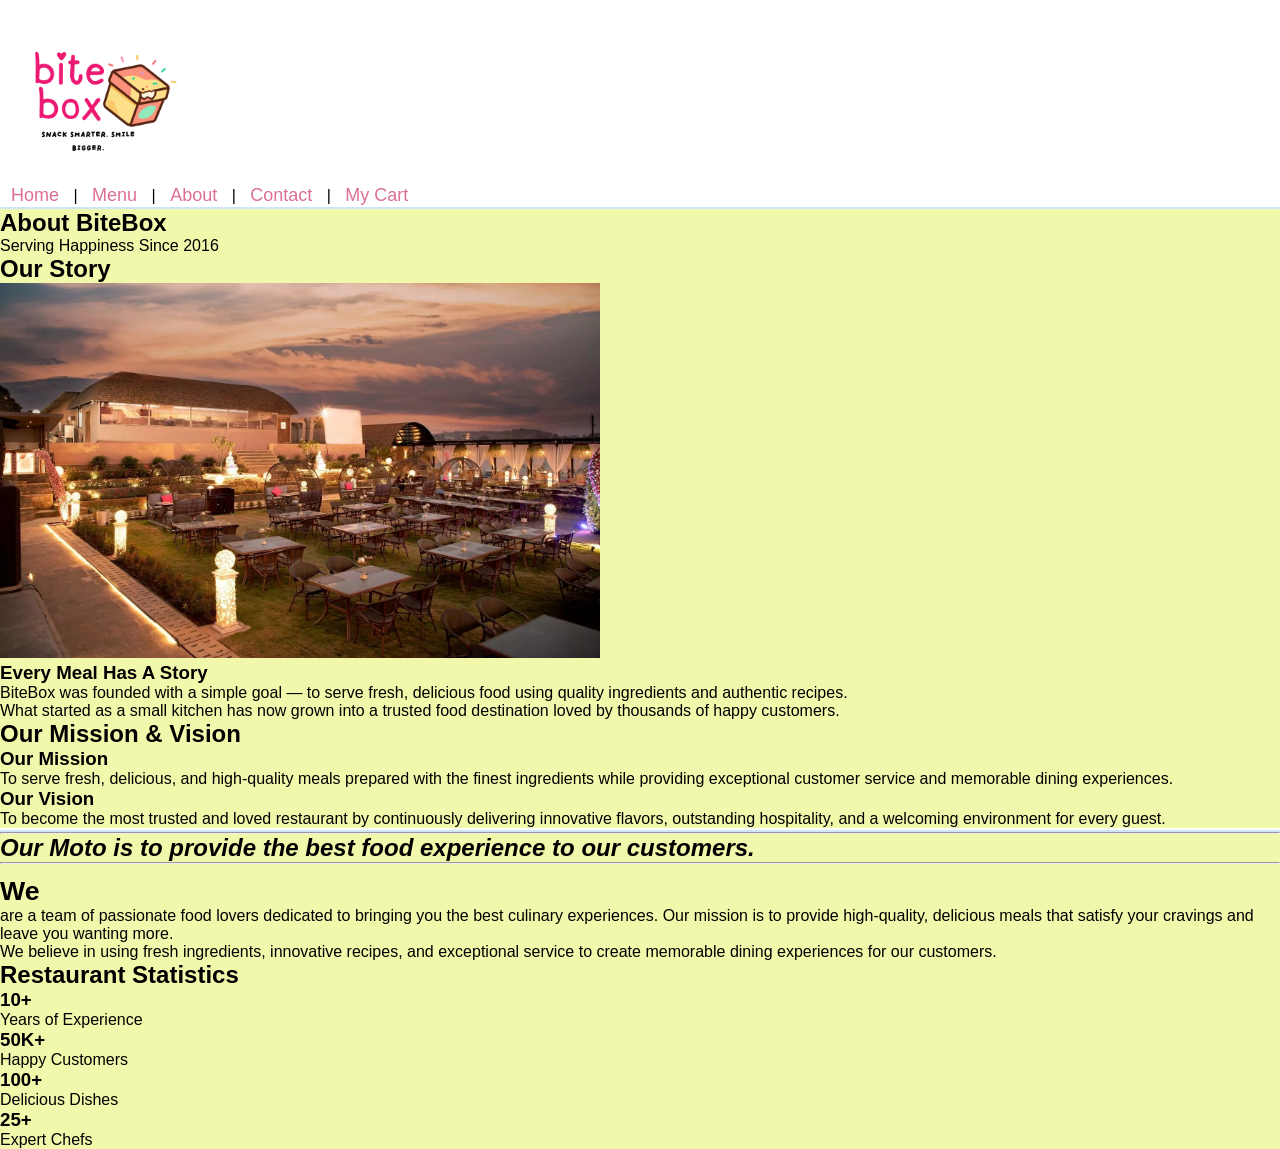
==== about.html @ 8dbc91e6 "update" ====
<!DOCTYPE html>
<html lang="en">
<head>
    <meta charset="UTF-8">
    <meta name="viewport" content="width=device-width, initial-scale=1.0">
    <title>About Bite Box</title>
        <link rel="stylesheet" href="./style.css">

</head>
<body style =  " background-color : rgba(237, 246, 138, 0.711);">
         <header>
             <img src="./assets/images/logo.png" alt="BiteBox Logo" width="180">
             <section id="about-hero">
    <div class="hero-content">
<nav>
        <p>
<a href="index.html">Home</a>
|
<a href="menu.html">Menu</a>
|
<a href="about.html">About</a>
|
<a href="contact.html">Contact</a>
|
<a href="cart.html">My Cart</a>

</p>
</nav>
    </header>

        <h2>About BiteBox</h2>
        <p> Serving Happiness Since 2016 </p>
    </div>
</section>
<section id="story">
    <h2>Our Story</h2>
    <article>
        <img src="./assets/images/restaurent.png" width="600">

        <div>
            <h3>Every Meal Has A Story</h3>
            <p> BiteBox was founded with a simple goal —
                to serve fresh, delicious food using quality
                ingredients and authentic recipes.
            </p>

            <p> What started as a small kitchen has now
                grown into a trusted food destination loved
                by thousands of happy customers.
            </p>
        </div>
    </article>
</section>
<section id="mission-vision">
    <h2>Our Mission & Vision</h2>
    <div>
        <article>
            <h3>Our Mission</h3>
            <p> To serve fresh, delicious, and high-quality meals
                prepared with the finest ingredients while providing
                exceptional customer service and memorable dining
                experiences.
            </p>
        </article>
        <article>
            <h3>Our Vision</h3>
            <p> To become the most trusted and loved restaurant by
                continuously delivering innovative flavors, outstanding
                hospitality, and a welcoming environment for every guest.
            </p>
        </article>
    </div>
</section>
  <header><nav>

</header>
  
</body>
<h2><hr>
   <em> Our Moto is to provide the best food experience to our customers.</em>
<hr></h2>
<p>
<strong> <h1><sub>We</h1></strong></sub> </h1></strong>are a team of passionate food lovers dedicated to bringing you the best culinary experiences.
 Our mission is to provide high-quality, delicious meals that satisfy your cravings and leave you wanting more.</strong>
<p>We believe in using fresh ingredients, innovative recipes, and exceptional service to create memorable dining experiences for our customers. 
</p >
<section id="statistics">
    <h2>Restaurant Statistics</h2>
    <div>
        <article>
            <h3>10+</h3>
            <p>Years of Experience</p>
        </article>
        <article>
            <h3>50K+</h3>
            <p>Happy Customers</p>
        </article>
        <article>
            <h3>100+</h3>
            <p>Delicious Dishes</p>
        </article>
        <article>
            <h3>25+</h3>
            <p>Expert Chefs</p>
        </article>
    </div>
</section>

</body>
</html>
---- style.css ----
*{
    margin :0;
    padding:0;
    box-sizing: border-box;
    font-family: Arial, Helvetica, sans-serif;
}

/* Website Header */

header {
    background-color:white;
    padding: 1px;
    border-bottom: 2px solid #cee7f6;
}
/* Website Logo */
.logo{

    width: 170px;

    height: auto;

}
nav a{
text-decoration: wavy;
color:palevioletred;
font-size: large;
font-weight: 500;
margin:10px;

}
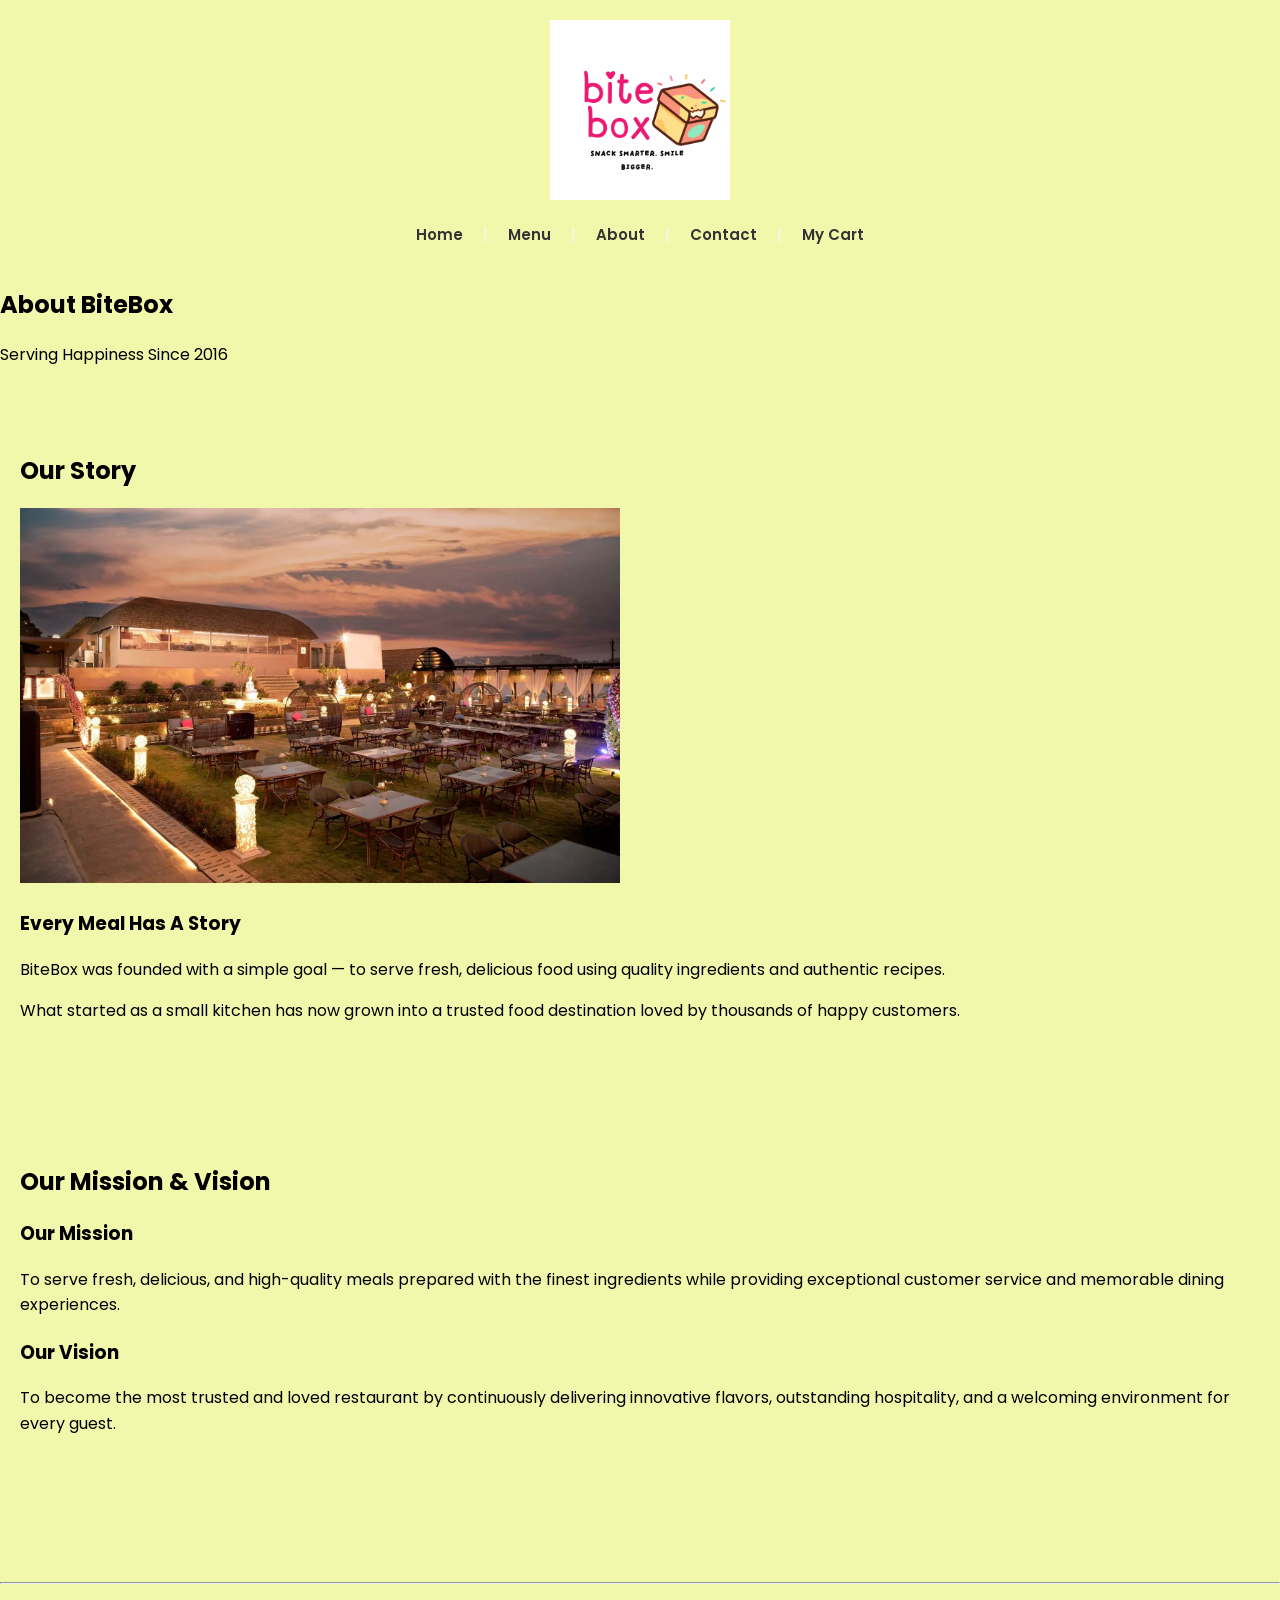
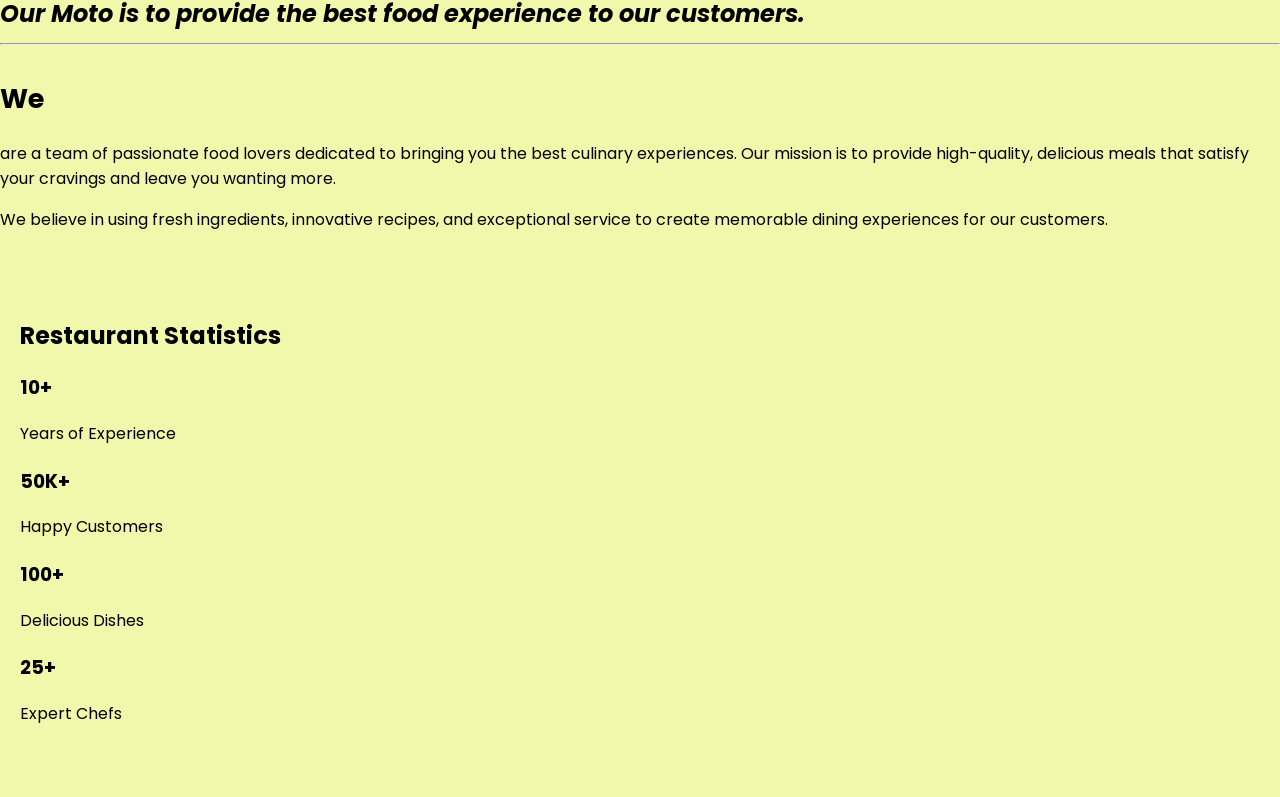
==== commit 170e3ebe: "origin" ====
--- a/about.html
+++ b/about.html
@@ -5,29 +5,34 @@
     <meta name="viewport" content="width=device-width, initial-scale=1.0">
     <title>About Bite Box</title>
         <link rel="stylesheet" href="./style.css">
+         <link rel="preconnect" href="https://fonts.googleapis.com">
+    <link rel="preconnect" href="https://fonts.gstatic.com" crossorigin>
+    <link href="https://fonts.googleapis.com/css2?family=Great+Vibes&family
+    =Montserrat:wght@400;600;700;800&family=Pacifico&family=Poppins:wght@300;
+    400;500;600;700&display=swap" rel="stylesheet">
 
 </head>
 <body style =  " background-color : rgba(237, 246, 138, 0.711);">
-         <header>
-             <img src="./assets/images/logo.png" alt="BiteBox Logo" width="180">
-             <section id="about-hero">
-    <div class="hero-content">
-<nav>
-        <p>
-<a href="index.html">Home</a>
-|
-<a href="menu.html">Menu</a>
-|
-<a href="about.html">About</a>
-|
-<a href="contact.html">Contact</a>
-|
-<a href="cart.html">My Cart</a>
+        
+    <header>
 
-</p>
-</nav>
+        <div class="logo">
+            <img src="./assets/images/logo.png" alt="BiteBox Logo" width="180">
+        </div>
+
+        <nav>
+            <a href="index.html">Home</a>
+            |
+            <a href="menu.html">Menu</a>
+            |
+            <a href="about.html">About</a>
+            |
+            <a href="contact.html">Contact</a>
+            |
+            <a href="cart.html">My Cart</a>
+        </nav>
+
     </header>
-
         <h2>About BiteBox</h2>
         <p> Serving Happiness Since 2016 </p>
     </div>
--- a/style.css
+++ b/style.css
@@ -1,30 +1,238 @@
-*{
-    margin :0;
-    padding:0;
+* {
     box-sizing: border-box;
-    font-family: Arial, Helvetica, sans-serif;
-}
-
-/* Website Header */
+}
+
+html {
+    scroll-behavior: smooth;
+}
+
+body {
+    margin: 0;
+    padding: 0;
+    background-color: rgba(228, 237, 121, 0.711);
+    font-family: 'Poppins', sans-serif;
+}
 
 header {
-    background-color:white;
-    padding: 1px;
-    border-bottom: 2px solid #cee7f6;
-}
-/* Website Logo */
-.logo{
-
-    width: 170px;
-
+    width: 100%;
+    padding: 20px;
+    text-align: center;
+}
+
+nav {
+    margin-top: 15px;
+    padding: auto;
+        color: #faf4f4;
+
+}
+
+nav a {
+    position: relative;
+
+    padding: 10px 16px;
+
+    text-decoration: none;
+
+    color: #333;
+
+    font-family: 'Poppins', sans-serif;
+    font-size: 15px;
+    font-weight: 600;
+
+    transition: 0.3s ease;
+}
+
+
+main {
+    width: 100%;
+}
+
+section,
+aside {
+    width: 100%;
+    padding: 50px 20px;
+    margin: 0 auto;
+}
+
+img {
+    max-width: 100%;
     height: auto;
-
-}
-nav a{
-text-decoration: wavy;
-color:palevioletred;
-font-size: large;
-font-weight: 500;
-margin:10px;
-
+}
+
+article {
+    margin: 20px auto;
+}
+
+p {
+    line-height: 1.6;
+}
+
+ul {
+    line-height: 1.8;
+}
+
+.hero {
+    min-height: 500px;
+    display: flex;
+    align-items: center;
+    justify-content: center;
+    text-align: center;
+}
+.hero {
+    min-height: 600px;
+
+    background-image: url("./assets/images/heropage.jpg");
+    background-size: cover;
+    background-position: center;
+    background-repeat: no-repeat;
+
+    background-attachment: fixed;
+
+    display: flex;
+    align-items: center;
+    justify-content: center;
+    text-align: center;
+}
+
+.hero-content {
+    max-width: 900px;
+    padding: 30px;
+}
+
+.features {
+    text-align: center;
+}
+
+.feature-card {
+    max-width: 700px;
+    margin: 40px auto;
+    padding: 25px;
+}
+
+.feature-card ul {
+    display: inline-block;
+    text-align: left;
+}
+
+.about-section {
+    text-align: center;
+    max-width: 1000px;
+}
+
+.featured-video {
+    text-align: center;
+}
+
+.featured-video video {
+    max-width: 90%;
+    height: auto;
+}
+
+.popular-dishes {
+    text-align: center;
+}
+
+.food-card {
+    display: inline-block;
+    vertical-align: top;
+    width: 250px;
+    min-height: 420px;
+    margin: 20px;
+    padding: 20px;
+}
+
+.customer-notice {
+    text-align: center;
+}
+
+.offer {
+    display: flex;
+    justify-content: center;
+    align-items: center;
+    gap: 50px;
+    flex-wrap: wrap;
+}
+
+.offer-content {
+    max-width: 500px;
+}
+
+.offer-image {
+    position: relative;
+}
+
+.offer-image img {
+    display: block;
+    margin: 10px auto;
+}
+
+.reviews {
+    text-align: center;
+}
+
+.review-card {
+    display: inline-block;
+    vertical-align: top;
+    width: 350px;
+    margin: 20px;
+    padding: 25px;
+}
+
+.newsletter {
+    text-align: center;
+}
+
+.newsletter-content {
+    display: flex;
+    align-items: center;
+    justify-content: center;
+    gap: 20px;
+    flex-wrap: wrap;
+}
+
+.newsletter-form {
+    margin: 25px;
+}
+
+.newsletter-form input {
+    padding: 12px;
+}
+
+.newsletter-form button {
+    padding: 12px 20px;
+    cursor: pointer;
+}
+
+.story,
+.chef-message {
+    max-width: 900px;
+    margin: auto;
+}
+
+footer {
+    padding: 50px 20px 20px;
+    text-align: center;
+}
+
+.footer-brand,
+.footer-section {
+    display: inline-block;
+    vertical-align: top;
+    width: 18%;
+    min-width: 180px;
+    margin: 20px;
+}
+
+.footer-section ul {
+    list-style: none;
+    padding: 0;
+}
+
+.footer-section a {
+    text-decoration: none;
+}
+
+.copyright {
+    margin-top: 30px;
+    padding-top: 20px;
 }
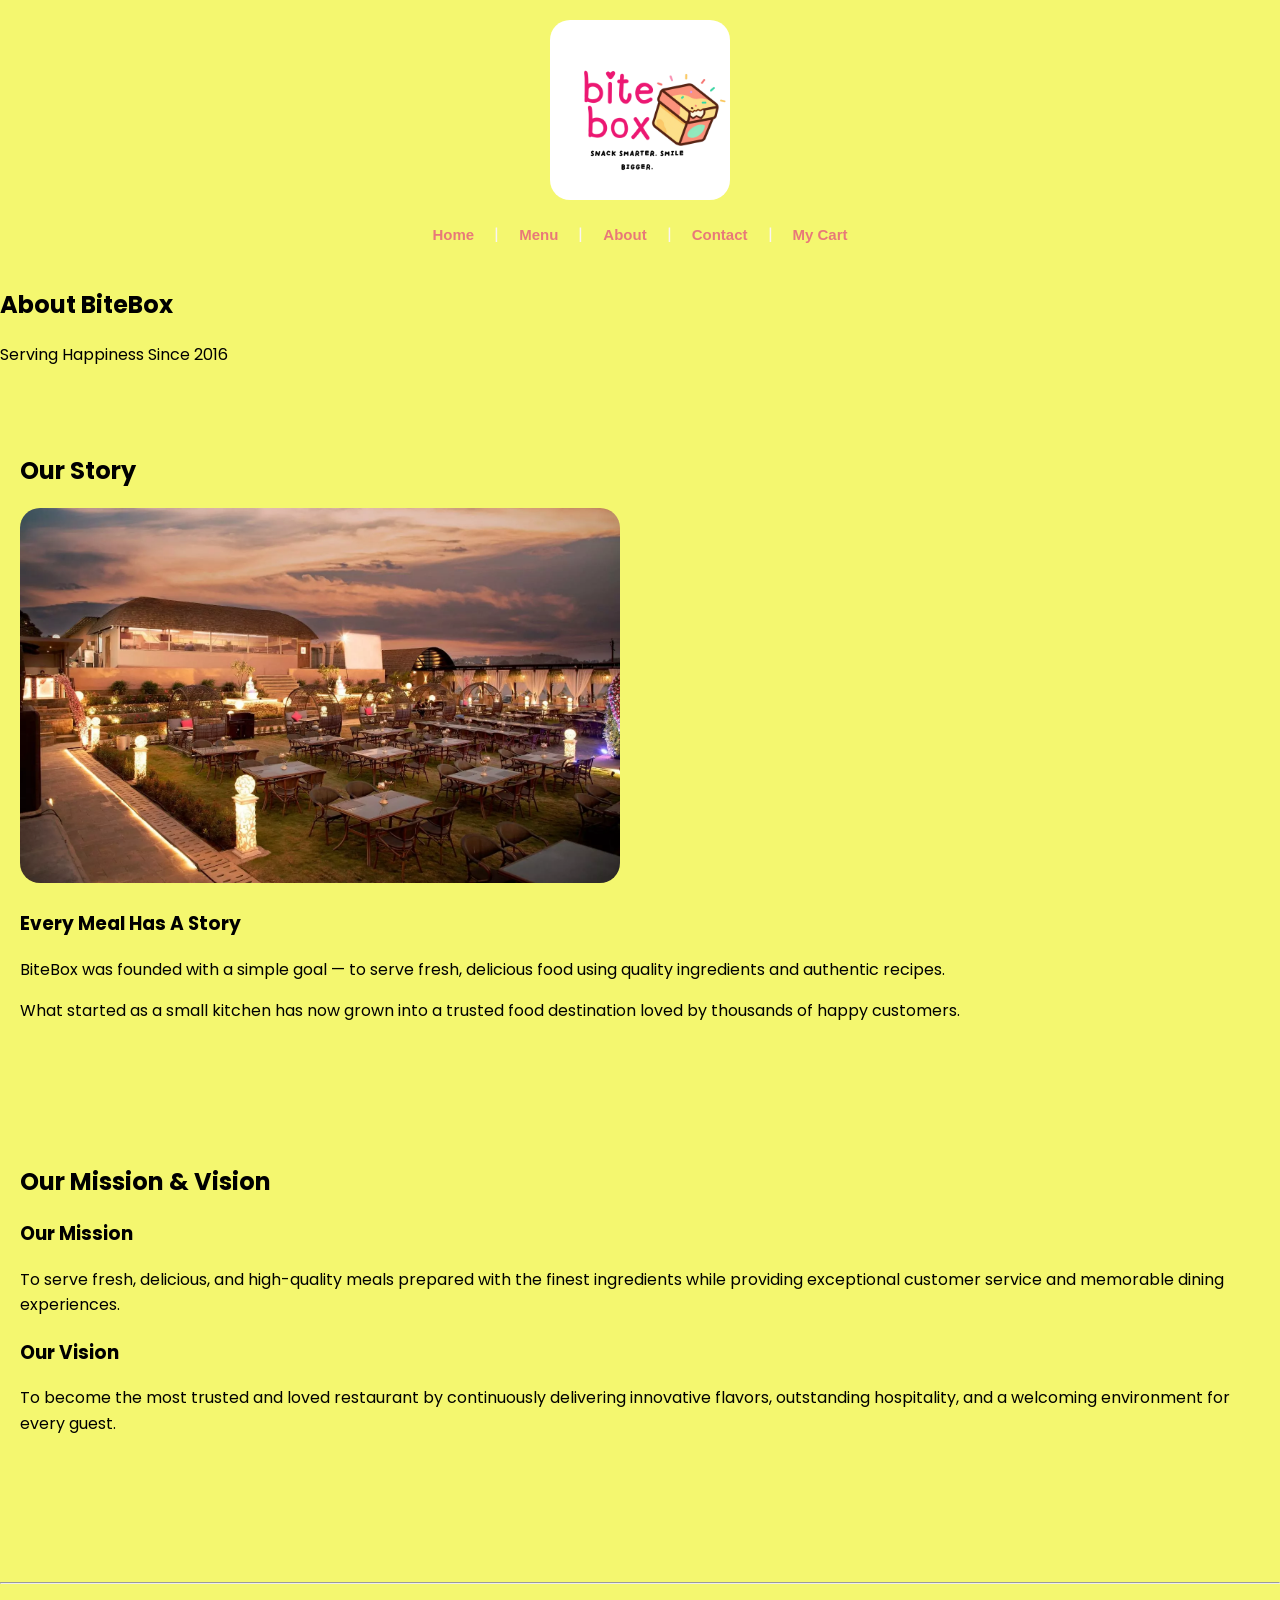
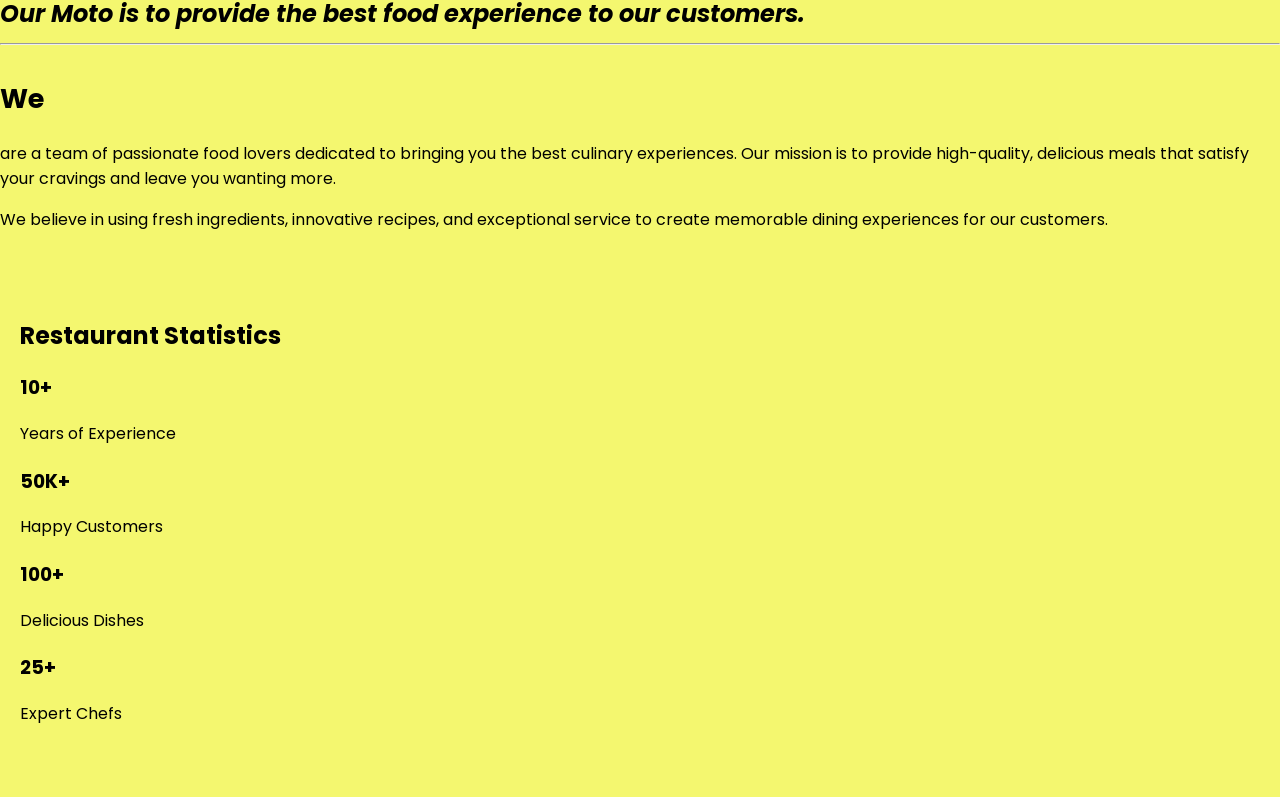
==== commit 797389d9: "new" ====
--- a/about.html
+++ b/about.html
@@ -12,7 +12,7 @@
     400;500;600;700&display=swap" rel="stylesheet">
 
 </head>
-<body style =  " background-color : rgba(237, 246, 138, 0.711);">
+<body style =  " background-color :  rgba(244, 247, 102, 0.938);">
         
     <header>
 
--- a/style.css
+++ b/style.css
@@ -1,5 +1,6 @@
 * {
     box-sizing: border-box;
+    border-radius: 20px;
 }
 
 html {
@@ -19,6 +20,10 @@
     text-align: center;
 }
 
+table{
+    box-shadow:6px 6px 8px 6px  #e5dd48;
+
+}
 nav {
     margin-top: 15px;
     padding: auto;
@@ -33,15 +38,18 @@
 
     text-decoration: none;
 
-    color: #333;
-
-    font-family: 'Poppins', sans-serif;
+    color: #e87979;
+
+    font-family:'Lucida Sans', 'Lucida Sans Regular', 'Lucida Grande', 'Lucida Sans Unicode', Geneva, Verdana, sans-serif;
     font-size: 15px;
     font-weight: 600;
 
     transition: 0.3s ease;
 }
 
+a:hover{
+    font-size: 25px;
+}
 
 main {
     width: 100%;
@@ -62,6 +70,9 @@
 article {
     margin: 20px auto;
 }
+article:hover{
+    font-size:20px;
+}
 
 p {
     line-height: 1.6;
@@ -121,6 +132,7 @@
 
 .featured-video {
     text-align: center;
+
 }
 
 .featured-video video {
@@ -235,4 +247,17 @@
 .copyright {
     margin-top: 30px;
     padding-top: 20px;
+}
+.order-container {
+    display: flex;
+    justify-content: center;
+    align-items: center;
+    min-height: 100vh;
+}
+
+.order-image {
+    width: 70%;
+    max-width: 850px;
+    height: auto;
+    border-radius: 20px;
 }
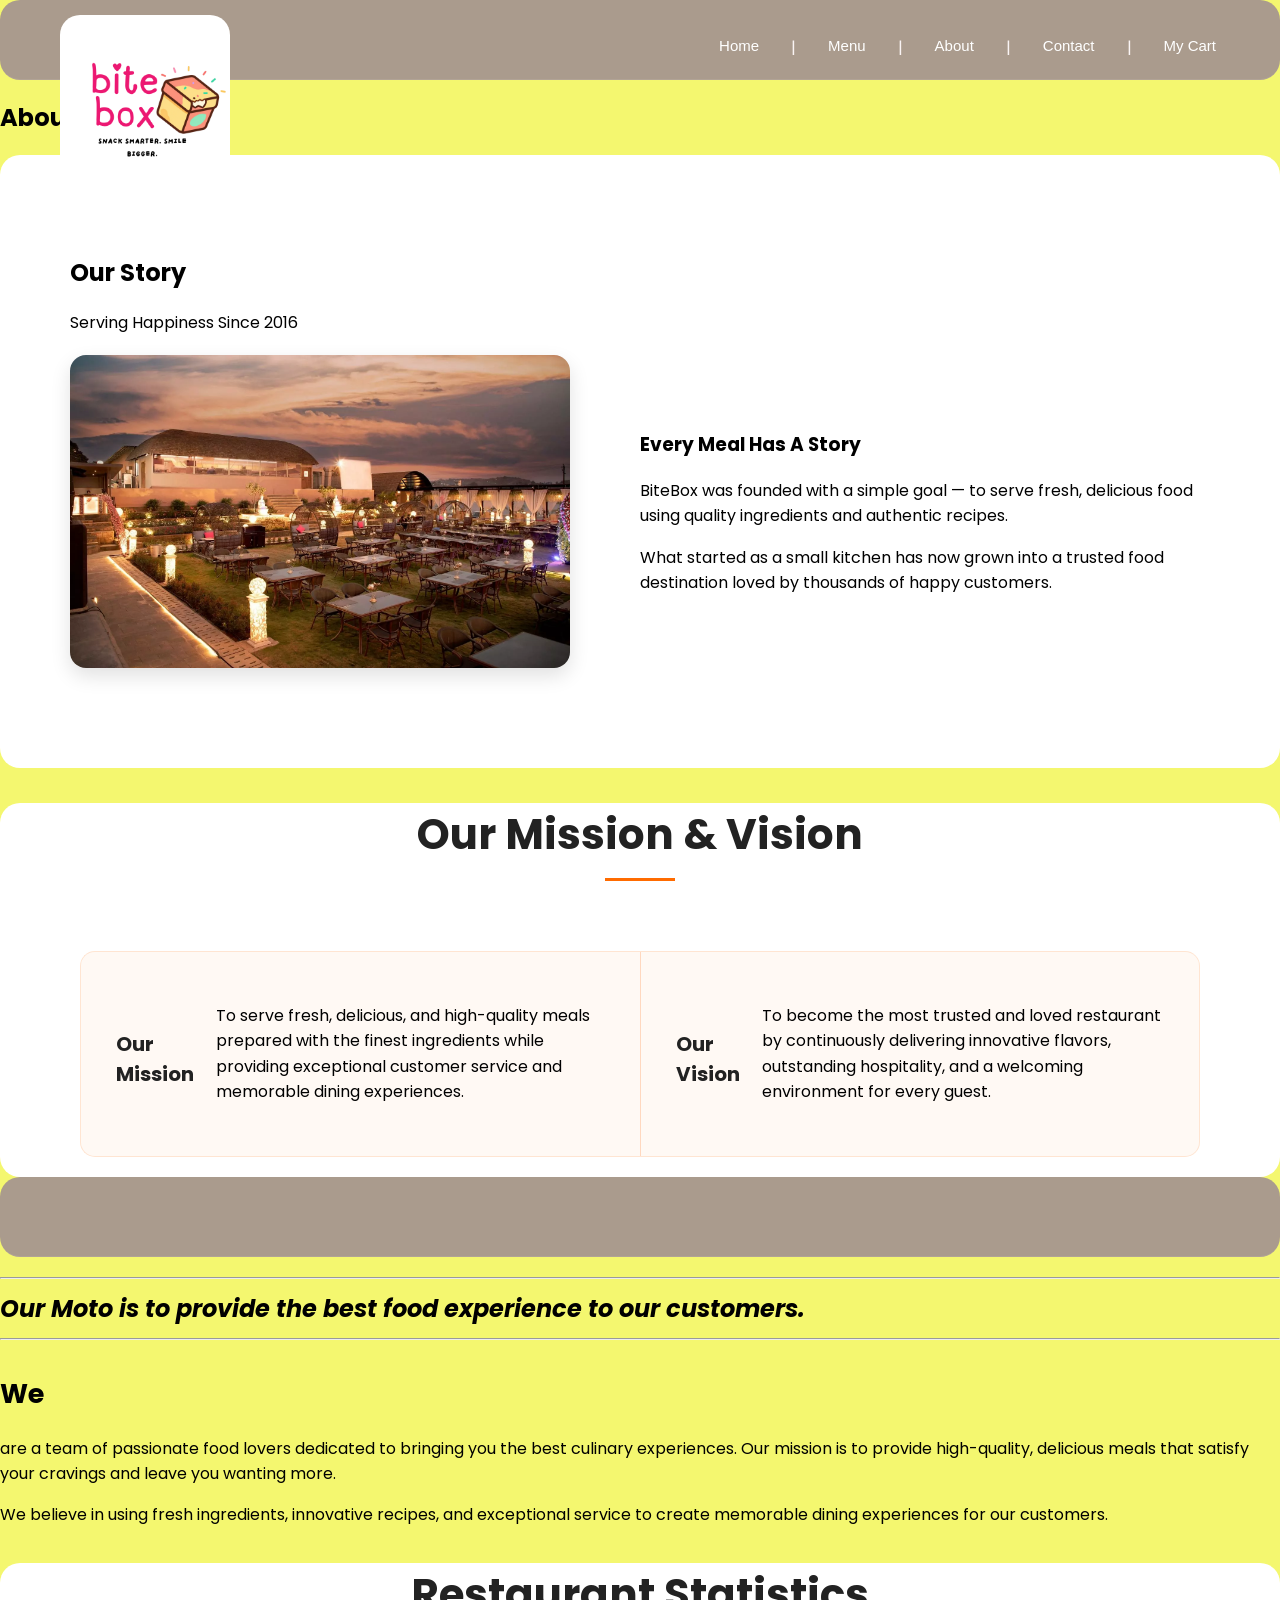
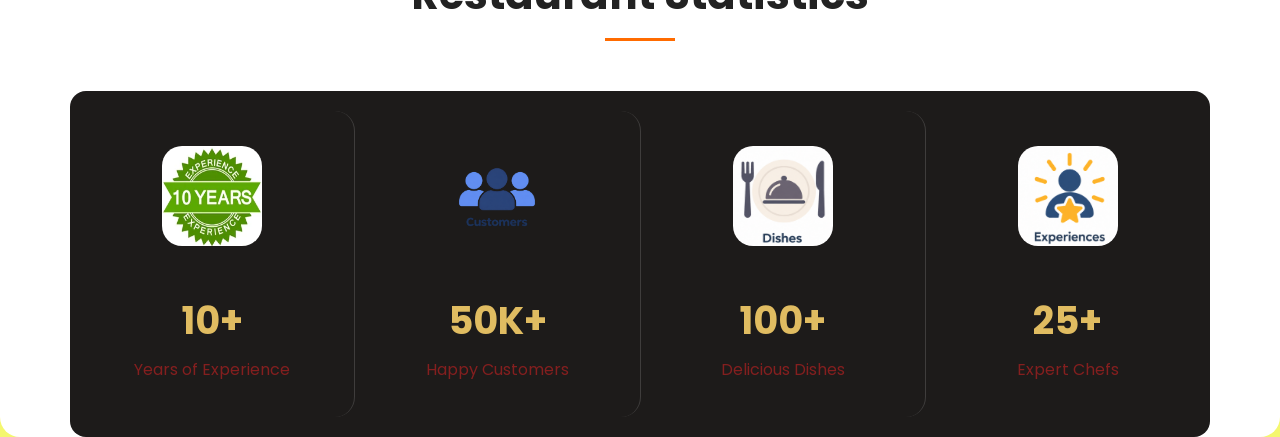
==== commit 2613d9da: "origin" ====
--- a/about.html
+++ b/about.html
@@ -34,11 +34,11 @@
 
     </header>
         <h2>About BiteBox</h2>
-        <p> Serving Happiness Since 2016 </p>
     </div>
 </section>
 <section id="story">
     <h2>Our Story</h2>
+     <p> Serving Happiness Since 2016 </p>
     <article>
         <img src="./assets/images/restaurent.png" width="600">
 
@@ -93,18 +93,22 @@
     <h2>Restaurant Statistics</h2>
     <div>
         <article>
+            <img src="./assets/images/10exp.png">
             <h3>10+</h3>
             <p>Years of Experience</p>
         </article>
         <article>
+            <img src="./assets/images/happycustomer.png" alt=customers height="100px" width="1000px">
             <h3>50K+</h3>
             <p>Happy Customers</p>
         </article>
         <article>
+            <img src="./assets/images/dishes.png">
             <h3>100+</h3>
             <p>Delicious Dishes</p>
         </article>
         <article>
+            <img src="./assets/images/exp.png">
             <h3>25+</h3>
             <p>Expert Chefs</p>
         </article>
--- a/style.css
+++ b/style.css
@@ -14,10 +14,58 @@
     font-family: 'Poppins', sans-serif;
 }
 
-header {
-    width: 100%;
-    padding: 20px;
-    text-align: center;
+header{
+    width:100%;
+    height:80px;
+    padding:0 60px;
+    background: rgb(170, 155, 141);
+    border-bottom:1px solid rgba(255,255,255,.08);
+    display:flex;
+    justify-content:space-between;
+    align-items:center;
+    position:sticky;
+    top:0;
+    z-index:1000;
+}
+
+.logo{
+    width:170px;
+    height:50px;
+}
+header nav{
+    display:flex;
+    align-items:center;
+    gap:28px;
+    
+}
+
+header nav a{
+    display:flex;
+    align-items:center;
+    justify-content:center;
+    height:80px;
+    padding:0 4px;
+    text-decoration:none;
+    color:#ffffff;
+    font-size:15px;
+    font-weight:500;
+    border-bottom:3px solid transparent;
+}
+
+.cart-icon img{
+    display:block;
+    width:22px;
+    height:22px;
+}
+
+header nav a:hover{
+    color:#ff6b00;
+}
+
+/* Active Navigation Link */
+
+nav a.active {
+    color: #ff6b00;
 }
 
 table{
@@ -27,23 +75,16 @@
 nav {
     margin-top: 15px;
     padding: auto;
-        color: #faf4f4;
-
+    color: #faf4f4;
 }
 
 nav a {
-    position: relative;
-
     padding: 10px 16px;
-
     text-decoration: none;
-
     color: #e87979;
-
     font-family:'Lucida Sans', 'Lucida Sans Regular', 'Lucida Grande', 'Lucida Sans Unicode', Geneva, Verdana, sans-serif;
     font-size: 15px;
     font-weight: 600;
-
     transition: 0.3s ease;
 }
 
@@ -55,8 +96,7 @@
     width: 100%;
 }
 
-section,
-aside {
+section, aside {
     width: 100%;
     padding: 50px 20px;
     margin: 0 auto;
@@ -84,6 +124,7 @@
 
 .hero {
     min-height: 500px;
+    color:solid black;
     display: flex;
     align-items: center;
     justify-content: center;
@@ -140,8 +181,86 @@
     height: auto;
 }
 
-.popular-dishes {
-    text-align: center;
+/* Popular Dishes Section */
+
+#popular-dishes{
+    background-color:#ffffff;
+    padding:60px 30px;
+    display:flex;
+    flex-wrap:wrap;
+    justify-content:center;
+    gap:18px;
+}
+
+#popular-dishes h2::after{
+    content:"";
+    display:block;
+    width:70px;
+    height:3px;
+    background-color:#ff6b00;
+    margin:10px auto 0;
+}
+
+/* Dish Card */
+
+#popular-dishes article{
+    width:225px;
+    background-color:#ffffff;
+    border-radius:14px;
+    overflow:hidden;
+    box-shadow:0 3px 12px rgba(0,0,0,0.12);
+}
+
+/* Food Image */
+
+#popular-dishes article img{
+    width:100%;
+    height:135px;
+    object-fit:cover;
+    display:block;
+}
+
+/* Dish Name */
+#popular-dishes article h3{
+    font-size:18px;
+    font-weight:700;
+    color:#222222;
+    margin:10px 12px 6px;
+}
+
+/* Rating & Price */
+
+#popular-dishes .details{
+    display:flex;
+    justify-content:space-between;
+    align-items:center;
+    padding:0 12px 10px;
+}
+
+/* Ratings */
+
+#popular-dishes .ratings{
+    color:#f5b301;
+    font-size:18px;
+    font-weight:600;
+    margin:0;
+}
+
+/* Review Count */
+#popular-dishes .ratings small{
+    color:#666666;
+    font-size:12px;
+}
+/* Price */
+#popular-dishes .price{
+    color:#f44336;
+    font-size:20px;
+    font-weight:700;
+    margin:0;
+}
+/* Hover Effect */
+#popular-dishes article:hover{
+    box-shadow:0 8px 22px rgba(0,0,0,0.18);
 }
 
 .food-card {
@@ -157,18 +276,63 @@
     text-align: center;
 }
 
-.offer {
-    display: flex;
-    justify-content: center;
-    align-items: center;
-    gap: 50px;
-    flex-wrap: wrap;
-}
-
-.offer-content {
-    max-width: 500px;
-}
-
+#offer{
+    width:95%;
+    height:250px;
+    margin:70px auto;
+    padding:28px 55px;
+    box-sizing:border-box;
+    background-image:url("../assets/images/offer-banner.png");
+    background-repeat:no-repeat;
+    background-size:100% 100%;
+    background-position:center;
+    border-radius:20px;
+}
+/* Offer Content */
+.offer-content{
+    width:38%;
+}
+/* Heading */
+.offer-content h2{
+    font-size:34px;
+    font-weight:800;
+    color:#f38232;
+    line-height:1.15;
+    margin-bottom:15px;
+}
+.offer-content h2 span{
+    background:linear-gradient(180deg,#ffffff 0%,#fff9d8 25%,#ffe47a 55%,#ffc107 80%,#ff9800 100%);
+    -webkit-background-clip:text;
+    -webkit-text-fill-color:transparent;
+    background-clip:text;
+}
+
+/* Description */
+.offer-content p{
+    font-size:18px;
+    color:#f38232;
+    line-height:1.5;
+    margin-bottom:10px;
+}
+
+.offer-content strong{
+    color:#823ce4;
+}
+
+/* Button */
+.offer-content a{
+    display:inline-block;
+    margin-top:8px;
+    padding:12px 32px;
+    background:#ff3b30;
+    color:#ffffff;
+    text-decoration:none;
+    font-size:17px;
+    font-weight:600;
+    border-radius:8px;
+    width: 200px;
+    text-align: center;
+}
 .offer-image {
     position: relative;
 }
@@ -178,41 +342,187 @@
     margin: 10px auto;
 }
 
-.reviews {
-    text-align: center;
-}
-
-.review-card {
-    display: inline-block;
-    vertical-align: top;
-    width: 350px;
-    margin: 20px;
-    padding: 25px;
-}
-
-.newsletter {
-    text-align: center;
-}
-
-.newsletter-content {
-    display: flex;
-    align-items: center;
-    justify-content: center;
-    gap: 20px;
-    flex-wrap: wrap;
-}
-
-.newsletter-form {
-    margin: 25px;
-}
-
-.newsletter-form input {
-    padding: 12px;
-}
-
-.newsletter-form button {
-    padding: 12px 20px;
-    cursor: pointer;
+#reviews{
+    background:#ffffff;
+    padding:60px 30px;
+    display:flex;
+    flex-wrap:wrap;
+    justify-content:center;
+    gap:22px;
+}
+
+/* Section Heading */
+
+#reviews h2{
+    width:100%;
+    text-align:center;
+    font-size:42px;
+    font-weight:700;
+    color:#222222;
+    margin-bottom:30px;
+    position:relative;
+}
+
+#reviews h2::after{
+    content:"";
+    display:block;
+    width:70px;
+    height:3px;
+    background:#ff6b00;
+    margin:10px auto 0;
+}
+/* Review Card */
+
+#reviews article{
+    width:330px;
+    background:#ffffff;
+    padding:22px 20px 18px;
+    border-radius:12px;
+    box-shadow:0 3px 12px rgba(0,0,0,0.12);
+    position:relative;
+}
+
+/* Quote Icon */
+
+#reviews article::before{
+    content:"❝";
+    position:absolute;
+    top:-14px;
+    left:18px;
+    font-size:42px;
+    color:#ff3b30;
+    background:#ffffff;
+    line-height:1;
+    padding:0 4px;
+}
+
+/* Review Text */
+
+#reviews article>p{
+    font-size:15px;
+    color:#444444;
+        line-height:22px;
+    margin:0 0 14px;
+}
+
+/* Customer Section */
+
+#reviews .customer{
+    display:flex;
+    align-items:center;
+}
+
+/* Customer Image */
+
+#reviews .customer img{
+    width:46px;
+    height:46px;
+    border-radius:50%;
+    object-fit:cover;
+    margin-right:10px;
+}
+
+/* Customer Name */
+
+#reviews .customer h3{
+    font-size:17px;
+    font-weight:700;
+    color:#222222;
+    margin:0 0 4px;
+}
+/* Rating */
+
+#reviews .customer span{
+    color:#f5b301;
+    font-size:16px;
+}
+
+/* Hover Effect */
+
+#reviews article:hover{
+    box-shadow:0 8px 20px rgba(0,0,0,0.18);
+}
+/* Newsletter Section */
+
+#newsletter{
+    width:100%;
+    margin:10px 0 0;
+    padding:10px 65px;
+    background:linear-gradient(to right,#84120a,#e33c39,#84120a);
+    display:flex;
+    justify-content:space-between;
+    align-items:center;
+    box-sizing:border-box;
+}
+
+/* Left Content */
+
+.newsletter-content{
+    display:flex;
+    align-items:center;
+    gap:30px;
+}
+
+/* Mail Icon */
+.newsletter-content img{
+    width:55px;
+    height:55px;
+    background:#ffffff;
+    border-radius:50%;
+    padding:8px;
+}
+
+/* Heading */
+.newsletter-content h2{
+    font-size:28px;
+    font-weight:700;
+    color:#ffffff;
+    margin-bottom:2px;
+    line-height:1.1;
+}
+
+/* Description */
+.newsletter-content p{
+    font-size:15px;
+    color:#ffeaea;
+    line-height:20px;
+    margin:0;
+}
+
+/* Newsletter Form */
+.newsletter-form{
+    display:flex;
+    align-items:center;
+}
+/* Email Input */
+.newsletter-form input{
+    width:300px;
+    height:38px;
+    border:none;
+    outline:none;
+    padding:0 14px;
+    font-size:14px;
+    border-radius:4px 0 0 4px;
+}
+
+/* Subscribe Button */
+.newsletter-form button{
+    height:38px;
+    padding:0 24px;
+    border:none;
+    background:#111111;
+    color:#ffffff;
+    font-size:14px;
+    font-weight:600;
+    cursor:pointer;
+    border-radius:0 4px 4px 0;
+}
+
+/* Newsletter Image */
+.newsletter-image img{
+    width:140px;
+    height:auto;
+    display:block;
 }
 
 .story,
@@ -248,6 +558,89 @@
     margin-top: 30px;
     padding-top: 20px;
 }
+/* Browse Categories Section */
+
+#categories{
+    background-color:#ffffff;
+    padding:60px 30px;
+    text-align:center;
+}
+
+/* Section Heading */
+#categories h2{
+    font-size:42px;
+    font-weight:700;
+    color:#222222;
+    margin-bottom:45px;
+}
+
+#categories h2 span{
+    display:inline-block;
+    width:70px;
+    height:3px;
+    background:#ff3b30;
+    vertical-align:middle;
+    margin:10px 50px;
+    position:relative;
+}
+#categories h2 span::before{
+    content:"";
+    width:8px;
+    height:8px;
+    background:#ff3b30;
+    border-radius:50%;
+    position:absolute;
+    top:-2px;
+}
+
+#categories h2 span:first-child::before{
+    right:-12px;
+}
+
+#categories h2 span:last-child::before{
+    left:-12px;
+}
+
+/* Categories Container */
+#categories div{
+    display:flex;
+    justify-content:center;
+    align-items:flex-start;
+    flex-wrap:wrap;
+    gap:55px;
+}
+/* Category Item */
+#categories article{
+    text-align:center;
+}
+/* Category Icon */
+
+#categories article img{
+    width:100px;
+    height:90px;
+    padding:10px;
+    background:#ffffff;
+    border:2px solid #f2f2f2;
+    border-radius:50%;
+    object-fit:contain;
+    box-shadow:0 4px 12px rgba(0,0,0,0.12);
+    margin-bottom:15px;
+}
+
+/* Category Name */
+
+#categories article h3{
+    font-size:20px;
+    font-weight:600;
+    color:#333333;
+}
+
+/* Hover Effect */
+
+#categories article img:hover{
+    box-shadow:0 8px 18px rgba(0,0,0,0.18);
+}
+
 .order-container {
     display: flex;
     justify-content: center;
@@ -260,4 +653,1322 @@
     max-width: 850px;
     height: auto;
     border-radius: 20px;
+}
+	
+#features{
+    background-color:#ffffff;
+    padding:45px 25px;
+    display:flex;
+    flex-wrap:wrap;
+    justify-content:center;
+}
+#features h2{
+    width:100%;
+    text-align:center;
+    font-size:42px;
+    font-weight:700;
+    color:#222222;
+    margin-bottom:40px;
+    position:relative;
+}
+
+#features h2::after{
+    content:"";
+    display:block;
+    width:70px;
+    height:3px;
+    background-color:#ff6b00;
+    margin:10px auto 0;
+}
+/* Feature Icon */
+
+#features article img{
+    width:150px;
+    height:150px;
+    margin-right:20px;
+    flex-shrink:0;
+}
+
+/* Feature Content */
+
+#features article div{
+    flex:1;
+}
+
+/* Feature Title */
+#features article h3{
+    font-size:18px;
+    font-weight:700;
+   color:#000000;
+    margin-bottom:6px;
+}
+
+/* Feature Description */
+#features article p{
+    font-size:16px;
+    color:#3a3939;
+    line-height:21px;
+    margin:0;
+}
+/* Menu Items Section */
+
+#menu-items{
+    background:#ffffff;
+    padding:60px 25px;
+    text-align:center;
+}
+
+/* Section Heading */
+
+#menu-items h2{
+    font-size:42px;
+    font-weight:700;
+    color:#222222;
+    margin-bottom:40px;
+}
+
+#menu-items h2 span{
+    display:inline-block;
+    width:30px;
+    height:3px;
+    background:#ff3b30;
+    margin:0 15px;
+    position:relative;
+    vertical-align:middle;
+}
+#menu-items h2 span::before{
+    content:"";
+    width:8px;
+    height:8px;
+    background:#ff3b30;
+    border-radius:50%;
+    position:absolute;
+    top:-2px;
+}
+
+#menu-items h2 span:first-child::before{
+    right:-12px;
+}
+
+#menu-items h2 span:last-child::before{
+    left:-12px;
+}
+
+/* Menu Items Container */
+
+#menu-items > div{
+    display:flex;
+    justify-content:center;
+    flex-wrap:wrap;
+    gap:18px;
+}
+/* Menu Item Card */
+
+#menu-items article{
+    width:235px;
+    background:#ffffff;
+    border:1px solid #ececec;
+    border-radius:10px;
+    overflow:hidden;
+    box-shadow:0 3px 10px rgba(0,0,0,0.10);
+    text-align:left;
+    position:relative;
+    margin: 10px;
+}
+
+/* Badge */
+
+.tag{
+    position:absolute;
+    top:8px;
+    left:8px;
+    background:#e53935;
+    color:#ffffff;
+    padding:4px 10px;
+    font-size:11px;
+    font-weight:600;
+    border-radius:20px;
+}
+.spicy{
+    background:#ff5722;
+}
+
+/* Food Image */
+
+#menu-items article img{
+    width:80%;
+    height:130px;
+    object-fit:cover;
+    display:block;
+}
+
+/* Food Name */
+
+#menu-items article h3{
+    font-size:17px;
+    font-weight:600;
+    color:#333333;
+    margin:10px;
+}
+
+/* Rating */
+
+.rating{
+    margin:0 10px 8px;
+    color:#f5b301;
+    font-size:15px;
+}
+
+.rating small{
+    color:#666666;
+    font-size:12px;
+}
+
+.price{
+    margin:0 10px 12px;
+    font-size:20px;
+    font-weight:700;
+    color:#333333;
+}
+#menu-items article button{
+    width:180px;
+    margin:0 10px 12px;
+    padding:9px 0;
+    background:#ffffff;
+    color:#ff4d4d;
+    border:1px solid #ff4d4d;
+    border-radius:6px;
+    cursor:pointer;
+    display:flex;
+    justify-content:center;
+    align-items:center;
+    gap:10px;
+    font-size:14px;
+    font-weight:600;
+}
+#menu-items articles button img{
+    width: 1px;
+    height:1px;
+}
+#menu-items article:hover{
+    box-shadow:0 8px 18px rgb(151, 74, 87);
+}
+
+#story{
+    background:#ffffff;
+    padding:80px 70px;
+}
+
+/* Layout */
+
+#story>article{
+    display:flex;
+    justify-content:center;
+    align-items:center;
+    gap:70px;
+}
+
+/* Restaurant Image */
+
+#story>article>img{
+    width:500px;
+    border-radius:16px;
+    box-shadow:0 8px 20px rgba(0,0,0,.12);
+}
+
+/* Right Content */
+
+.story-content{
+    width:520px;
+}
+
+/* Small Heading */
+
+.story-content small{
+    color:#ff6b35;
+    font-size:30px;
+    font-weight:800;
+    font-family:"Allura",cursive;
+}
+
+/* Main Heading */
+
+.story-content h2{
+    font-size:40px;
+    color:#222;
+    line-height:58px;
+    margin:8px 0 20px;
+}
+
+.story-content h2 span{
+    color:#ff6b35;
+    font-family:"Allura",cursive;
+    font-size:56px;
+    font-weight:400;
+}
+
+/* Paragraph */
+
+.story-content p{
+    color:#666;
+    font-size:16px;
+    line-height:30px;
+    margin-bottom:18px;
+}
+
+
+
+/* Feature Section */
+
+.story-features{
+    display:flex;
+    justify-content:space-between;
+    margin-top:35px;
+}
+
+
+
+/* Feature */
+
+.story-features article{
+    display:flex;
+    align-items:center;
+    gap:12px;
+}
+
+
+
+/* Circular Icon */
+.feature-icon{
+    width:58px;
+    height:58px;
+   border-radius:50%;
+    background:#fff2ea;
+    display:flex;
+    justify-content:center;
+    align-items:center;
+}
+
+.feature-icon img{
+    width:26px;
+    height:26px;
+}
+
+/* Feature Heading */
+
+.story-features h4{
+    font-size:15px;
+    color:#222;
+    margin-bottom:2px;
+}
+
+/* Feature Text */
+
+.story-features article p{
+    margin:0;
+    font-size:14px;
+    color:#555;
+    line-height:20px;
+}
+#mission-vision{
+    background:#ffffff;
+    padding:0px 80px;
+}
+/* Section Heading */
+
+#mission-vision>h2{
+    text-align:center;
+    font-size:42px;
+    font-weight:700;
+    color:#222222;
+    margin-bottom:50px;
+    position:relative;
+}
+
+#mission-vision>h2::after{
+    content:"";
+    display:block;
+    width:70px;
+    height:3px;
+    background:#ff6b00;
+    margin:12px auto 0;
+}
+
+/* Cards Container */
+
+#mission-vision>div{
+    display:flex;
+    justify-content:center;
+}
+
+/* Card */
+#mission-vision article{
+    flex:1;
+    display:flex;
+    align-items:center;
+    gap:22px;
+
+    background:#fff9f4;
+    padding:35px;
+
+    border:1px solid #ffe5d2;
+}
+
+#mission-vision article:first-child{
+    border-radius:15px 0 0 15px;
+    border-right:none;
+}
+
+#mission-vision article:last-child{
+    border-radius:0 15px 15px 0;
+}
+
+/* Divider */
+
+#mission-vision article:last-child{
+    border-left:1px solid #ffd8bf;
+}
+
+/* Icon */
+#mission-vision article img{
+    width:65px;
+    height:65px;
+    background:#fff1e6;
+    border-radius:50%;
+    padding:15px;
+    box-sizing:border-box;
+}
+
+/* Card Heading */
+
+#mission-vision article h3{
+    font-size:20px;
+    color:#222222;
+    margin-bottom:10px;
+}
+
+#statistics{
+    background:#ffffff;
+    padding:0px 70px;
+}
+
+#statistics>h2{
+    text-align:center;
+    font-size:42px;
+    font-weight:700;
+    color:#222222;
+    margin-bottom:50px;
+    position:relative;
+}
+#statistics>h2::after{
+    content:"";
+    display:block;
+    width:70px;
+    height:3px;
+    background:#ff6b00;
+    margin:12px auto 0;
+}
+
+/* Statistics Container */
+
+#statistics>div{
+    display:flex;
+    justify-content:center;
+
+    background:#1d1b1a;
+
+    border-radius:16px;
+
+    overflow:hidden;
+}
+
+/* Statistic Card */
+
+#statistics article{
+    flex:1;
+    text-align:center;
+    padding:35px 20px;
+    border-right:1px solid rgba(255,255,255,.15);
+}
+
+#statistics article:last-child{
+    border-right:none;
+}
+/* Icon */
+
+#statistics article img{
+    width:100px;
+    height:100px;
+    margin-bottom:1px;
+}
+
+/* Number */
+
+#statistics article h3{
+    font-size:38px;
+    color:#e0bc61;
+    font-weight:700;
+    margin-bottom:8px;
+}
+
+
+
+/* Text */
+
+#statistics article p{
+    font-size:16px;
+    color:#841f1f;
+    margin:0;
+}
+
+#contact-info{
+    background:#e4d1d1;
+    padding:80px 60px;
+}
+#contact.section-title{
+     text-align:center;
+    margin-bottom:50px;
+}
+
+/* Small Heading */
+
+#contact.section-title h4{
+    color:#66ff00;
+    font-size:24px;
+    font-family:"Allura",cursive;
+    font-weight:400;
+    margin-bottom:6px;
+    position:relative;
+    display:inline-block;
+}
+
+#contact-info .section-title h4::before,
+#contact-info .section-title h4::after{
+    content:"";
+    width:55px;
+    height:2px;
+    background:#ff6b00;
+    position:absolute;
+    top:50%;
+}
+
+#contact-info .section-title h4::before{
+    right:105%;
+}
+#contact-info .section-title h4::after{
+    left:105%;
+}
+
+/* Main Heading */
+#contact-info .section-title h2{
+    font-size:44px;
+    font-weight:700;
+    color:#222222;
+}
+/* ============================= */
+/* CONTACT SECTION */
+/* ============================= */
+
+.contact-section {
+    background-color: white;
+    padding: 40px 25px;
+    text-align: center;
+}
+
+
+/* Section Heading */
+
+.contact-heading h4 {
+    color: #ff7a21;
+    font-size: 20px;
+    font-weight: 500;
+    margin: 0 0 8px 0;
+}
+
+.contact-heading h1 {
+    color: #222222;
+    font-size: 38px;
+    font-weight: 700;
+    margin: 0 0 45px 0;
+}
+
+
+/* ============================= */
+/* CARDS CONTAINER */
+/* ============================= */
+
+.contact-container {
+    display: flex;
+    justify-content: center;
+    gap: 24px;
+    flex-wrap: wrap;
+}
+
+
+/* ============================= */
+/* CONTACT CARD */
+/* ============================= */
+
+.contact-container article {
+    width: 238px;
+    height: 265px;
+
+    background: #ffffff;
+
+    text-align: center;
+
+    padding: 30px 20px;
+
+    border-radius: 12px;
+
+    box-shadow: 0 5px 18px rgba(0, 0, 0, 0.10);
+
+    transition: 0.3s ease;
+}
+
+
+/* ============================= */
+/* MAIN ICON */
+/* ============================= */
+
+.contact-container article > img:first-child {
+    width: 62px;
+    height: 62px;
+
+    background: #fff2e8;
+
+    padding: 15px;
+
+    box-sizing: border-box;
+
+    border-radius: 50%;
+
+    object-fit: contain;
+
+    margin-bottom: 15px;
+}
+
+
+/* ============================= */
+/* CARD HEADING */
+/* ============================= */
+
+.contact-container article h3 {
+    font-size: 18px;
+
+    color: #222222;
+
+    margin: 0 0 12px 0;
+
+    font-weight: 700;
+}
+
+
+/* ============================= */
+/* CARD DETAILS */
+/* ============================= */
+
+.contact-container article p {
+    font-size: 14px;
+
+    color: #555555;
+
+    line-height: 25px;
+
+    margin: 0;
+}
+
+
+/* ============================= */
+/* SOCIAL MEDIA */
+/* ============================= */
+
+.social-icons {
+    margin-top: 15px;
+
+    display: flex;
+
+    justify-content: center;
+
+    gap: 10px;
+}
+
+
+.social-icons a {
+    text-decoration: none;
+
+    display: inline-block;
+}
+
+
+.social-icons img {
+    width: 28px !important;
+    height: 28px !important;
+
+    object-fit: contain;
+
+    margin: 0 !important;
+
+    padding: 0 !important;
+
+    background: none !important;
+
+    border-radius: 0 !important;
+}
+
+
+/* ============================= */
+/* CARD HOVER */
+/* ============================= */
+
+.contact-container article:hover {
+    transform: translateY(-5px);
+
+    box-shadow: 0 10px 25px rgba(225, 10, 10, 0.15);
+}
+#contact-details{
+    width:95%;
+    /* margin:60px auto; */
+    margin-top: 60px;
+    margin-left: 30px;
+    background:#fff8f4;
+    padding:30px;
+    border-radius:18px;
+    display:flex;
+    justify-content:space-between;
+    align-items:stretch;
+    gap:35px;
+    box-sizing:border-box;
+}
+
+/*================ Left Column =================*/
+.left-column{
+    width:40%;
+    display:flex;
+    flex-direction:column;
+}
+
+/* Business Hours Card */
+
+.business-card{
+    /* background:#ffffff; */
+    padding:22px;
+    border-radius:14px;
+}
+
+/* Heading */
+
+.business-card h2{
+    font-size:30px;
+    font-weight:700;
+    color:#222222;
+    margin-bottom:10px;
+}
+
+/* Orange Line */
+
+.business-card hr{
+    width:55px;
+    height:3px;
+    background:#321b0a;
+    border:none;
+    margin-bottom:20px;
+}
+
+/* Content */
+
+.business-content{
+    display:flex;
+    gap:18px;
+    align-items:flex-start;
+}
+
+/* Clock Icon */
+
+.business-content img{
+    width:48px;
+    height:48px;
+    margin-top:5px;
+}
+
+/* Table */
+
+.business-card table{
+    width:100%;
+    border-collapse:collapse;
+}
+
+.business-card td{
+    padding:10px 0;
+    font-size:14px;
+    color:#555555;
+}
+
+.business-card td:last-child{
+    text-align:right;
+    font-weight:600;
+    color:#222222;
+}
+/*================ Event Card =================*/
+.event-card{
+    margin-top:15px;
+    background:#fff4ee;
+    border-radius:14px;
+    padding:18px;
+    display:flex;
+    align-items:center;
+    gap:18px;
+    flex:1;
+    border-style: solid;
+    border-color: white;
+}
+
+.event-card img{
+    width:58px;
+    height:58px;
+    background:white;
+    padding:14px;
+    border-radius:50%;
+    box-sizing:border-box;
+    flex-shrink:0;
+}
+
+/* Event Heading */
+
+.event-card h3{
+    font-size:22px;
+    color:#222222;
+    margin-bottom:8px;
+}
+
+/* Event Text */
+
+.event-card p{
+    font-size:14px;
+    color:#666666;
+    line-height:22px;
+    margin-bottom:15px;
+}
+
+/* Button */
+
+.event-card a{
+    display:inline-block;
+    background:#c37740;
+    color:#ffffff;
+    text-decoration:none;
+    padding:10px 24px;
+    border-radius:30px;
+    font-size:14px;
+    font-weight:600;
+}
+
+/*================ Right Column =================*/
+
+.right-column{
+    width:66%;
+    /* background:#ffffff; */
+    padding:22px;
+    border-radius:14px;
+    /* box-shadow:0 4px 12px rgba(0,0,0,.08); */
+}
+
+/* Heading */
+
+.right-column h2{
+    font-size:30px;
+    font-weight:700;
+    color:#222222;
+    margin-bottom:10px;
+}
+
+/* Orange Line */
+
+.right-column hr{
+    width:55px;
+    height:3px;
+    background:#ff6b00;
+    border:none;
+    margin-bottom:20px;
+}
+/*================ Form =================*/
+
+.form-row{
+    display:flex;
+    gap:20px;
+    margin-bottom:15px;
+}
+.form-row input{
+    width:50%;
+    height:50px;
+    padding:0 14px;
+    border:1px solid #e5e5e5;
+    border-radius:5px;
+    font-size:14px;
+    font-family:Poppins,sans-serif;
+    box-sizing:border-box;
+    outline:none;
+}
+textarea{
+    width:100%;
+    height:120px;
+    padding:14px;
+    border:1px solid #e5e5e5;
+    border-radius:5px;
+    resize:none;
+    margin-bottom:15px;
+    font-size:14px;
+    font-family:Poppins,sans-serif;
+    box-sizing:border-box;
+    outline:none;
+}
+
+/* Focus */
+
+.form-row input:focus,
+textarea:focus{
+    border-color:#ff6b00;
+}
+
+/* Button */
+
+button{
+    width:100%;
+    height:42px;
+    background:#ff6b00;
+    color:#ffffff;
+    border:none;
+    border-radius:5px;
+    font-size:14px;
+    font-weight:600;
+    font-family:Poppins,sans-serif;
+    cursor:pointer;
+}
+
+/* Hover Effects */
+.event-card a:hover,
+button:hover{
+    background:#e65c00;
+}
+#google-map{
+    background:#ffffff;
+    padding:100px 50px 70px;
+}
+#google-map .section-title{
+    text-align:center;
+    margin-bottom:30px;
+}
+#google-map .section-title h4{
+    color:#ff6b00;
+    font-size:28px;
+    font-family:"Allura",cursive;
+    font-weight:400;
+    display:inline-block;
+    position:relative;
+    margin-bottom:8px;
+}
+
+#google-map .section-title h4::before,
+#google-map .section-title h4::after{
+    content:"";
+    width:55px;
+    height:2px;
+    background:#ff6b00;
+    position:absolute;
+    top:50%;
+}
+#google-map .section-title h4::before{
+    right:110%;
+}
+
+#google-map .section-title h4::after{
+    left:110%;
+}
+#google-map .section-title h2{
+    font-size:40px;
+    color:#222222;
+    margin-bottom:12px;
+}
+
+#google-map .section-title p{
+    font-size:15px;
+    color:#666666;
+    line-height:24px;
+    max-width:650px;
+    margin:auto;
+}
+
+#google-map iframe{
+    width:100%;
+    height:380px;
+    display:block;
+    border:none;
+    border-radius:16px;
+    overflow:hidden;
+    box-shadow:0 8px 20px rgba(0,0,0,.12);
+}
+
+#shopping-cart {
+    max-width: 665px;
+    margin: 50px auto;
+    border: 1px solid #eee;
+    border-radius: 12px;
+    overflow: hidden;
+    background: #fff;
+    box-shadow: none;
+    font-family: 'Poppins', sans-serif;
+}
+
+#shopping-cart table {
+    width: 100%;
+    border: none;
+    border-collapse: collapse;
+    table-layout: fixed;
+    box-shadow: none;
+}
+
+#shopping-cart th {
+    background: #fff4ec;
+    font-weight: 500;
+    font-size: 16px;
+    padding: 18px 8px;
+    text-align: center;
+    border: none;
+    border-radius: 0;
+}
+
+#shopping-cart td {
+    padding: 14px 8px;
+    text-align: center;
+    vertical-align: middle;
+    font-weight: 600;
+    border: none;
+}
+
+#shopping-cart tbody tr + tr td { border-top: 1px solid #eee; }
+
+#shopping-cart th:nth-child(1), #shopping-cart td:nth-child(1) { width: 38%; }
+#shopping-cart th:nth-child(2), #shopping-cart td:nth-child(2) { width: 14%; }
+#shopping-cart th:nth-child(3), #shopping-cart td:nth-child(3) { width: 22%; }
+#shopping-cart th:nth-child(4), #shopping-cart td:nth-child(4) { width: 14%; }
+#shopping-cart th:nth-child(5), #shopping-cart td:nth-child(5) { width: 12%; }
+
+/* Item cell */
+#shopping-cart .cart-item {
+    display: flex;
+    align-items: center;
+    gap: 14px;
+    text-align: left;
+}
+#shopping-cart .cart-item img {
+    width: 56px;
+    height: 56px;
+    object-fit: contain;
+    border-radius: 0;
+    flex-shrink: 0;
+}
+#shopping-cart .cart-item h3 { margin: 0 0 4px; font-size: 16px; font-weight: 600; }
+#shopping-cart .cart-item p  { margin: 0; font-size: 13px; font-weight: 400; color: #666; line-height: 1.4; }
+
+/* Quantity box */
+#shopping-cart .qty {
+    display: inline-flex;
+    align-items: center;
+    border: 1px solid #e5e5e5;
+    border-radius: 8px;
+    overflow: hidden;
+}
+#shopping-cart .qty button {
+    width: 34px;
+    height: 34px;
+    padding: 0;
+    border: none;
+    border-radius: 0;
+    background: #fff;
+    color: #333;
+    font-size: 18px;
+    font-weight: 600;
+    cursor: pointer;
+}
+#shopping-cart .qty button:hover { background: #f5f5f5; }
+#shopping-cart .qty span {
+    display: inline-block;
+    width: 40px;
+    line-height: 34px;
+    text-align: center;
+    font-size: 15px;
+    border-left: 1px solid #e5e5e5;
+    border-right: 1px solid #e5e5e5;
+}
+
+/* Delete */
+#shopping-cart .remove {
+    border: none;
+    background: none;
+    padding: 6px;
+    color: #e53935;
+    cursor: pointer;
+}
+#order-summary{
+    width:35%;
+    background:#ffffff;
+    border:1px solid #ececec;
+    border-radius:14px;
+    padding:24px;
+    height: 385px;
+}
+#order-summary h2{
+    font-size:20px;
+    margin-bottom:25px;
+    color:#222;
+}
+#order-summary p{
+    display:flex;
+    justify-content:space-between;
+    align-items:center;
+    margin-bottom:16px;
+    font-size:16px;
+}
+#order-summary hr{
+    margin:22px 0;
+    border:none;
+    border-top:1px dashed #ddd;
+}
+
+#order-summary h3{
+    display:flex;
+    justify-content:space-between;
+    align-items:center;
+    font-size:18px;
+    margin-bottom:25px;
+}
+
+#order-summary h3 span:last-child{
+    color:#ff6600;
+    font-size:20px;
+}
+
+#order-summary button{
+    width:100%;
+    height:54px;
+
+    display:flex;
+    justify-content:center;
+    align-items:center;
+
+    border:none;
+    border-radius:8px;
+        background:#ff6b00;
+    color:#ffffff;
+
+    font-size:18px;
+    font-weight:600;
+    font-family:'Poppins', sans-serif;
+
+    cursor:pointer;
+}
+
+#order-summary p:last-child{
+    justify-content:center;
+    gap:8px;
+    margin-top:16px;
+    font-size:14px;
+    color:#777;
+}
+
+#cart-actions{
+    width:92%;
+    margin:25px auto 60px;
+
+    display:flex;
+    justify-content:flex-start;
+    align-items:center;
+    gap:250px;
+}
+#cart-actions a,
+#cart-actions button{
+    width:220px;
+    height:56px;
+    display:flex;
+    justify-content:center;
+    align-items:center;
+    gap:10px;
+    border-radius:8px;
+    font-size:18px;
+    font-weight:500;
+}
+
+#cart-actions a img,
+#cart-actions button img{
+    width:20px;
+    height:20px;
+    object-fit:contain;
+    flex-shrink:0;
+}
+
+#cart-actions a{
+    width:260px;
+    height:56px;
+    display:flex;
+    justify-content:center;
+    align-items:center;
+    gap:10px;
+    padding:0 20px;
+        background:#ffffff;
+    border:1px solid #dddddd;
+    border-radius:8px;
+    text-decoration:none;
+    color:#333333;
+    font-size:18px;
+    font-weight:500;
+    white-space:nowrap;
+}
+
+#cart-actions a:hover{
+    background:#fafafa;
+}
+
+#cart-actions button{
+    display:flex;
+    align-items:center;
+    justify-content:center;
+    gap:10px;
+    padding:14px 22px;
+    background:#fff5f5;
+    color:#ff4d4d;
+    border:1px solid #ffd5d5;
+    border-radius:8px;
+    font-size:18px;
+    font-weight:500;
+    cursor:pointer;
+    transition:.3s;
+}
+#cart-actions button:hover{
+    background:#ffeaea;
+}
+footer{
+    background:#9f947c;
+    color:#ffffff;
+    margin-top:70px;
+}
+
+/* Main Footer Layout */
+
+.footer-container{
+    width:90%;
+    margin:auto;
+    padding:45px 0;
+    display:flex;
+    justify-content:space-between;
+    align-items:flex-start;
+}
+
+/* Footer Columns */
+
+.footer-container section{
+    width:20%;
+    padding:0 22px;
+    border-right:1px solid rgba(255,255,255,.15);
+}
+
+.footer-container section:last-child{
+    border-right:none;
+}
+.footer-container section:first-child > img{
+    width:170px;
+    height:auto;
+    margin-bottom:18px;
+}
+
+.footer-container section:first-child p{
+    color:#f7efef;
+    font-size:15px;
+    line-height:26px;
+    margin-bottom:22px;
+}
+
+.footer-socials{
+    display:flex;
+    align-items:center;
+    gap:12px;
+}
+
+.footer-socials a{
+    display:flex;
+}
+
+.footer-socials img{
+    width:34px;
+    height:34px;
+    transition:.3s;
+}
+.footer-container h3{
+    font-size:18px;
+    font-weight:600;
+    color:#ffffff;
+    margin-bottom:20px;
+}
+
+
+.footer-container ul{
+    list-style:none;
+}
+
+.footer-container ul li{
+    margin-bottom:14px;
+}
+
+.footer-container ul li a{
+    color:#d4d4d4;
+    text-decoration:none;
+    font-size:15px;
+    transition:.3s;
+}
+
+
+.footer-container ul li a:hover{
+    color:#ff6b00;
+}
+/* Customer Service */
+
+.footer-container section:nth-child(3) li{
+    color:#d4d4d4;
+    font-size:15px;
+    cursor:pointer;
+    transition:.3s;
+}
+
+.footer-container section:nth-child(3) li:hover{
+    color:#ff6b00;
+}
+
+
+
+.footer-container section:nth-child(4) p{
+    color:#d4d4d4;
+    font-size:13px;
+    line-height:28px;
+    margin-bottom:10px;
+}
+
+
+
+.payment-icons{
+    display:flex;
+    gap:8px;
+    flex-wrap:wrap;
+}
+.payment-icons img{
+    width:55px;
+    height:auto;
+    background:#ffffff;
+    padding:4px;
+    border-radius:6px;
+}
+footer > p{
+    border-top:1px solid rgba(255,255,255,.15);
+    text-align:center;
+    color:#bdbdbd;
+    padding:18px 0;
+    font-size:15px;
 }
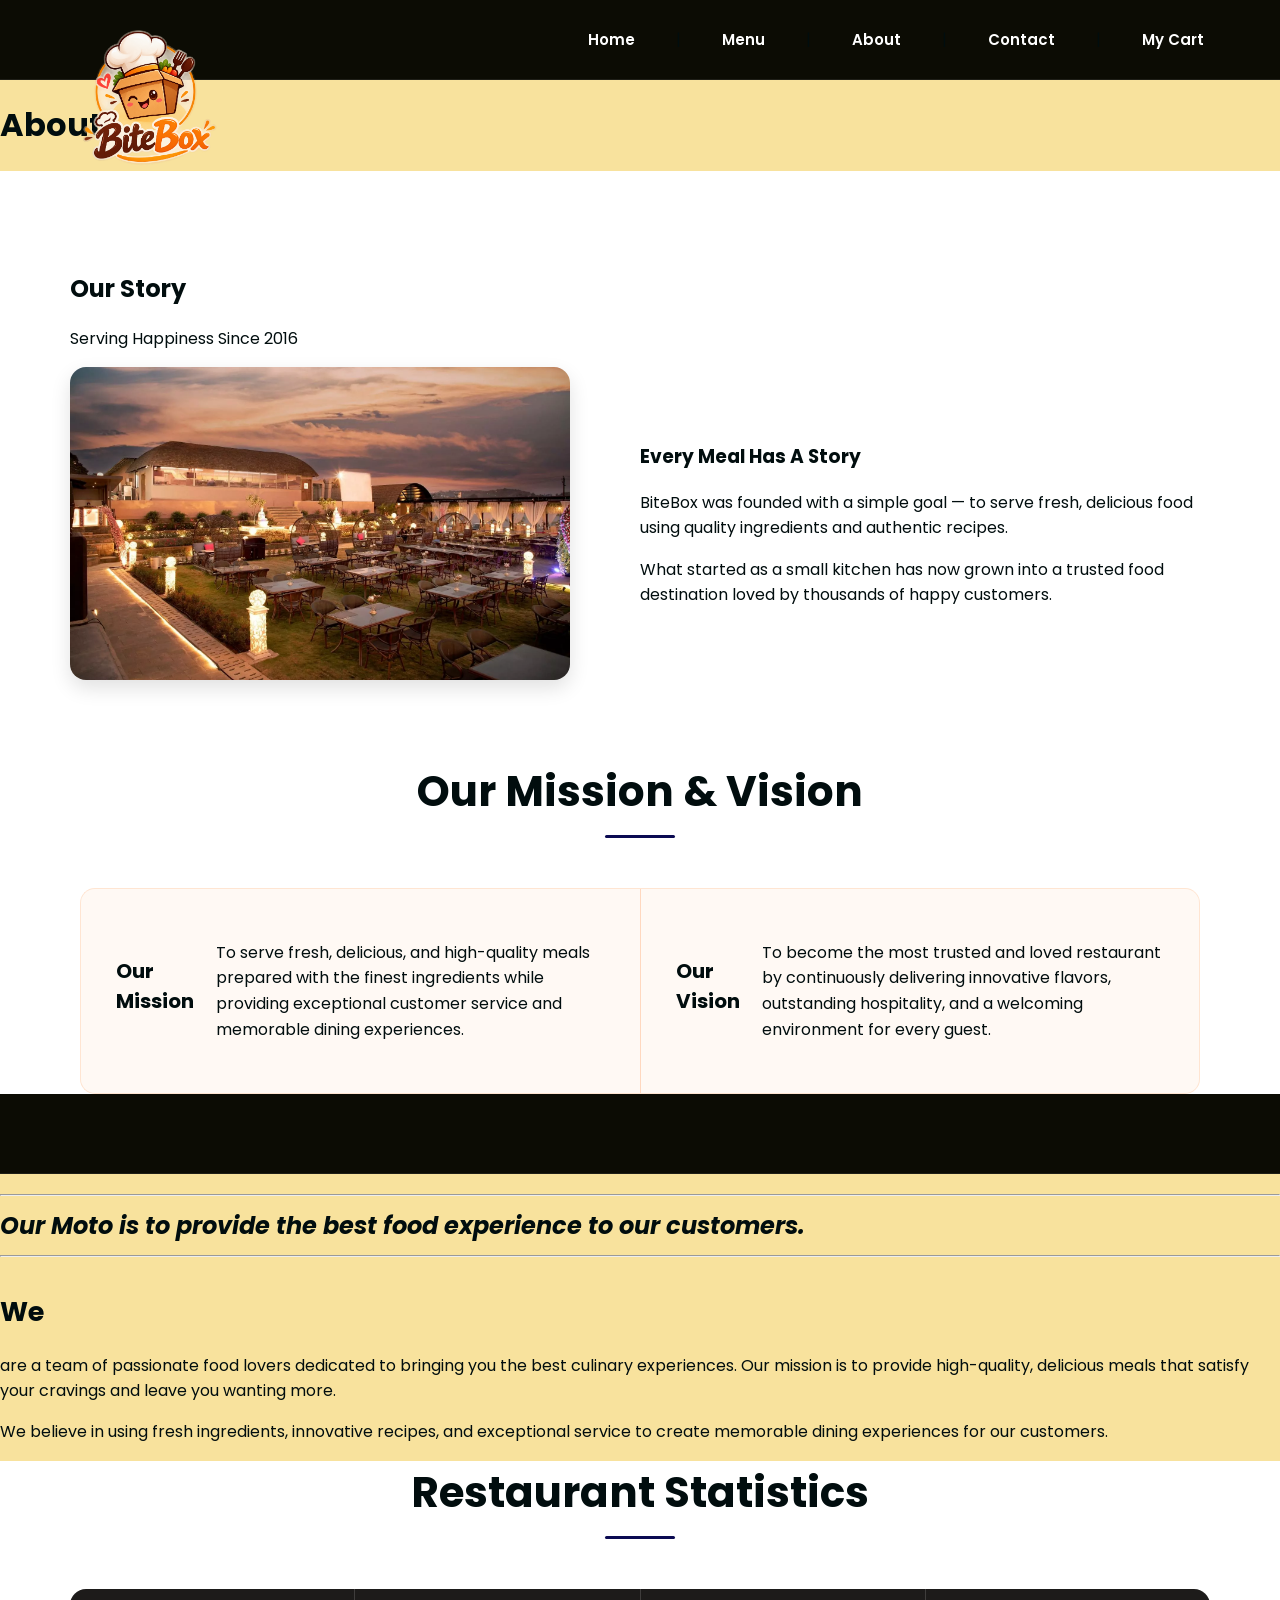
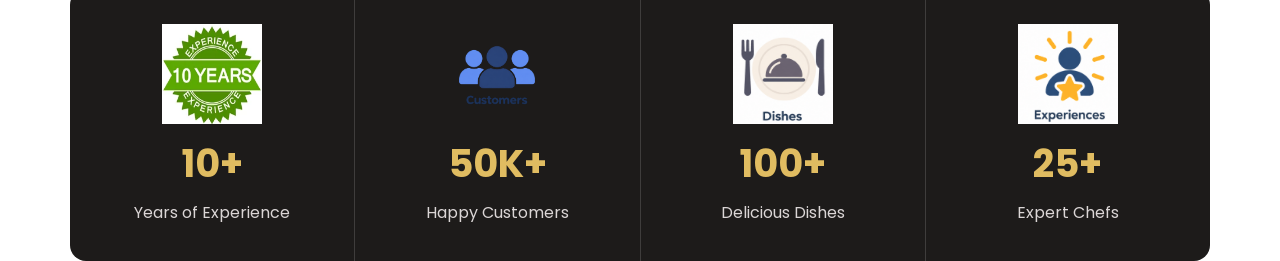
==== commit 3a517f17: "carrot" ====
--- a/about.html
+++ b/about.html
@@ -12,7 +12,7 @@
     400;500;600;700&display=swap" rel="stylesheet">
 
 </head>
-<body style =  " background-color :  rgba(244, 247, 102, 0.938);">
+<body style =  " background-color : rgba(248, 225, 151, 0.938);">
         
     <header>
 
@@ -33,7 +33,7 @@
         </nav>
 
     </header>
-        <h2>About BiteBox</h2>
+        <h1>About</h1>
     </div>
 </section>
 <section id="story">
--- a/style.css
+++ b/style.css
@@ -1,24 +1,74 @@
-* {
-    box-sizing: border-box;
-    border-radius: 20px;
-}
-
-html {
-    scroll-behavior: smooth;
-}
-
-body {
-    margin: 0;
-    padding: 0;
-    background-color: rgba(228, 237, 121, 0.711);
-    font-family: 'Poppins', sans-serif;
-}
-
+@import url('https://fonts.googleapis.com/css2?family=Poppins:wght@400;500;600;700;800&display=swap');
+
+/* =========================================================
+   DESIGN TOKENS  (change colours/radius here, once)
+   ========================================================= */
+:root{
+    --brand:#0b0a52;
+    --brand-dark:#1b196a;
+    --red:#ff3b30;
+    --gold:#e0bc61;
+    --ink:#010d0e;
+    --muted:#666666;
+    --line:#ececec;
+    --page:#f6f3ef;
+    --card:#ffffff;
+    --r-card:14px;
+    --r-btn:8px;
+    --shadow:0 3px 12px rgba(0,0,0,.12);
+    --shadow-hover:0 10px 24px rgba(0,0,0,.18);
+}
+
+/* =========================================================
+   BASE
+   ========================================================= */
+*{ box-sizing:border-box; }
+html{ scroll-behavior:smooth; }
+
+body{
+    margin:0;
+    padding:0;
+    background-color:var(--page);
+    color:var(--ink);
+    font-family:'Poppins',sans-serif;
+}
+
+img{ max-width:100%; height:auto; }
+a{ color:inherit; }
+p{ line-height:1.6; }
+ul{ line-height:1.8; }
+main{ width:100%; }
+
+section, aside{
+    width:100%;
+    padding:50px 20px;
+    margin:0 auto;
+}
+
+article{ margin:20px auto; }
+
+button{
+    font-family:'Poppins',sans-serif;
+    border:none;
+    cursor:pointer;
+    border-radius:var(--r-btn);
+}
+
+:focus-visible{
+    outline:3px solid var(--brand);
+    outline-offset:2px;
+}
+
+table{ box-shadow:none; }
+
+/* =========================================================
+   HEADER + NAVIGATION
+   ========================================================= */
 header{
     width:100%;
     height:80px;
     padding:0 60px;
-    background: rgb(170, 155, 141);
+    background:rgb(12,12,4);
     border-bottom:1px solid rgba(255,255,255,.08);
     display:flex;
     justify-content:space-between;
@@ -31,187 +81,167 @@
 .logo{
     width:170px;
     height:50px;
-}
+    object-fit:contain;
+}
+
 header nav{
     display:flex;
     align-items:center;
-    gap:28px;
-    
+    gap:25px;
+    margin:0;
 }
 
 header nav a{
-    display:flex;
-    align-items:center;
-    justify-content:center;
-    height:80px;
-    padding:0 4px;
+    display:inline-block;
+    padding:10px 16px;
     text-decoration:none;
     color:#ffffff;
     font-size:15px;
-    font-weight:500;
-    border-bottom:3px solid transparent;
-}
-
-.cart-icon img{
-    display:block;
-    width:22px;
-    height:22px;
+    font-weight:600;
+    border-radius:var(--r-btn);
+    transition:color .25s ease, background .25s ease;
 }
 
 header nav a:hover{
-    color:#ff6b00;
-}
-
-/* Active Navigation Link */
-
-nav a.active {
-    color: #ff6b00;
-}
-
-table{
-    box-shadow:6px 6px 8px 6px  #e5dd48;
-
-}
-nav {
-    margin-top: 15px;
-    padding: auto;
-    color: #faf4f4;
-}
-
-nav a {
-    padding: 10px 16px;
-    text-decoration: none;
-    color: #e87979;
-    font-family:'Lucida Sans', 'Lucida Sans Regular', 'Lucida Grande', 'Lucida Sans Unicode', Geneva, Verdana, sans-serif;
-    font-size: 15px;
-    font-weight: 600;
-    transition: 0.3s ease;
-}
-
-a:hover{
-    font-size: 25px;
-}
-
-main {
-    width: 100%;
-}
-
-section, aside {
-    width: 100%;
-    padding: 50px 20px;
-    margin: 0 auto;
-}
-
-img {
-    max-width: 100%;
-    height: auto;
-}
-
-article {
-    margin: 20px auto;
-}
-article:hover{
-    font-size:20px;
-}
-
-p {
-    line-height: 1.6;
-}
-
-ul {
-    line-height: 1.8;
-}
-
-.hero {
-    min-height: 500px;
-    color:solid black;
-    display: flex;
-    align-items: center;
-    justify-content: center;
-    text-align: center;
-}
-.hero {
-    min-height: 600px;
-
-    background-image: url("./assets/images/heropage.jpg");
-    background-size: cover;
-    background-position: center;
-    background-repeat: no-repeat;
-
-    background-attachment: fixed;
-
-    display: flex;
-    align-items: center;
-    justify-content: center;
-    text-align: center;
-}
-
-.hero-content {
-    max-width: 900px;
-    padding: 30px;
-}
-
-.features {
-    text-align: center;
-}
-
-.feature-card {
-    max-width: 700px;
-    margin: 40px auto;
-    padding: 25px;
-}
-
-.feature-card ul {
-    display: inline-block;
-    text-align: left;
-}
-
-.about-section {
-    text-align: center;
-    max-width: 1000px;
-}
-
-.featured-video {
-    text-align: center;
-
-}
-
-.featured-video video {
-    max-width: 90%;
-    height: auto;
-}
-
-/* Popular Dishes Section */
-
-#popular-dishes{
-    background-color:#ffffff;
-    padding:60px 30px;
-    display:flex;
-    flex-wrap:wrap;
+    color:var(--brand);
+    background:rgba(255,255,255,.06);
+}
+
+/* Active link */
+header nav a.active{
+    color:var(--brand);
+    box-shadow:inset 0 -3px 0 var(--brand);
+    border-radius:0;
+}
+
+/* =========================================================
+   HERO
+   ========================================================= */
+.hero{
+    min-height:600px;
+    background-image:linear-gradient(rgba(0,0,0,.35),rgba(0,0,0,.35)),
+                     url("./assets/images/heropage.jpg");
+    background-color:#2a1408;
+    background-size:cover;
+    background-position:center;
+    background-repeat:no-repeat;
+    background-attachment:fixed;
+    display:flex;
+    align-items:center;
     justify-content:center;
-    gap:18px;
-}
-
-#popular-dishes h2::after{
+    text-align:center;
+    color:#ffffff;
+}
+
+.hero-content{
+    max-width:900px;
+    padding:30px;
+}
+
+.hero-content h1{
+    font-size:clamp(34px,5vw,60px);
+    font-weight:800;
+    line-height:1.1;
+    letter-spacing:-1px;
+    margin:0 0 16px;
+}
+
+/* =========================================================
+   GENERIC SECTIONS (features text, about, video)
+   ========================================================= */
+.features{ text-align:center; }
+
+.feature-card{
+    max-width:700px;
+    margin:40px auto;
+    padding:25px;
+}
+
+.feature-card ul{
+    display:inline-block;
+    text-align:left;
+}
+
+.about-section{
+    text-align:center;
+    max-width:1000px;
+}
+
+.featured-video{ text-align:center; }
+
+.featured-video video{
+    max-width:90%;
+    height:auto;
+    border-radius:var(--r-card);
+}
+
+.customer-notice{ text-align:center; }
+
+.food-card{
+    display:inline-block;
+    vertical-align:top;
+    width:250px;
+    min-height:420px;
+    margin:20px;
+    padding:20px;
+}
+
+.story,
+.chef-message{
+    max-width:900px;
+    margin:auto;
+}
+
+/* Reusable orange underline for section headings */
+#popular-dishes h2::after,
+#reviews h2::after,
+#features h2::after,
+#mission-vision > h2::after,
+#statistics > h2::after,
+.right-column hr{
     content:"";
     display:block;
     width:70px;
     height:3px;
-    background-color:#ff6b00;
+    background:var(--brand);
     margin:10px auto 0;
-}
-
-/* Dish Card */
+    border-radius:3px;
+}
+
+/* =========================================================
+   POPULAR DISHES
+   ========================================================= */
+#popular-dishes{
+    background:var(--card);
+    padding:60px 30px;
+    display:flex;
+    flex-wrap:wrap;
+    justify-content:center;
+    gap:20px;
+}
+
+#popular-dishes h2{
+    width:100%;
+    text-align:center;
+    font-size:42px;
+    font-weight:700;
+    margin:0 0 20px;
+}
 
 #popular-dishes article{
     width:225px;
-    background-color:#ffffff;
-    border-radius:14px;
+    margin:0;
+    background:var(--card);
+    border-radius:var(--r-card);
     overflow:hidden;
-    box-shadow:0 3px 12px rgba(0,0,0,0.12);
-}
-
-/* Food Image */
+    box-shadow:var(--shadow);
+    transition:transform .25s ease, box-shadow .25s ease;
+}
+
+#popular-dishes article:hover{
+    transform:translateY(-6px);
+    box-shadow:var(--shadow-hover);
+}
 
 #popular-dishes article img{
     width:100%;
@@ -220,24 +250,18 @@
     display:block;
 }
 
-/* Dish Name */
 #popular-dishes article h3{
     font-size:18px;
     font-weight:700;
-    color:#222222;
     margin:10px 12px 6px;
 }
 
-/* Rating & Price */
-
 #popular-dishes .details{
     display:flex;
     justify-content:space-between;
     align-items:center;
-    padding:0 12px 10px;
-}
-
-/* Ratings */
+    padding:0 12px 12px;
+}
 
 #popular-dishes .ratings{
     color:#f5b301;
@@ -246,143 +270,123 @@
     margin:0;
 }
 
-/* Review Count */
 #popular-dishes .ratings small{
-    color:#666666;
+    color:var(--muted);
     font-size:12px;
 }
-/* Price */
+
 #popular-dishes .price{
     color:#f44336;
     font-size:20px;
     font-weight:700;
     margin:0;
 }
-/* Hover Effect */
-#popular-dishes article:hover{
-    box-shadow:0 8px 22px rgba(0,0,0,0.18);
-}
-
-.food-card {
-    display: inline-block;
-    vertical-align: top;
-    width: 250px;
-    min-height: 420px;
-    margin: 20px;
-    padding: 20px;
-}
-
-.customer-notice {
-    text-align: center;
-}
-
+
+/* =========================================================
+   OFFER BANNER
+   ========================================================= */
 #offer{
     width:95%;
     height:250px;
     margin:70px auto;
     padding:28px 55px;
-    box-sizing:border-box;
-    background-image:url("../assets/images/offer-banner.png");
+    background-color:#080441;
+    background-image:url("./assets/images/offer-banner.png");
     background-repeat:no-repeat;
     background-size:100% 100%;
     background-position:center;
     border-radius:20px;
-}
-/* Offer Content */
-.offer-content{
-    width:38%;
-}
-/* Heading */
+    overflow:hidden;
+}
+
+.offer-content{ width:38%; }
+
 .offer-content h2{
     font-size:34px;
     font-weight:800;
-    color:#f38232;
+    color:#fefcfb;
     line-height:1.15;
-    margin-bottom:15px;
-}
+    margin:0 0 15px;
+}
+
 .offer-content h2 span{
     background:linear-gradient(180deg,#ffffff 0%,#fff9d8 25%,#ffe47a 55%,#ffc107 80%,#ff9800 100%);
     -webkit-background-clip:text;
+    background-clip:text;
     -webkit-text-fill-color:transparent;
-    background-clip:text;
-}
-
-/* Description */
+}
+
 .offer-content p{
     font-size:18px;
-    color:#f38232;
+    color:#b6b1ad;
     line-height:1.5;
-    margin-bottom:10px;
-}
-
-.offer-content strong{
-    color:#823ce4;
-}
-
-/* Button */
+    margin:0 0 10px;
+}
+
+.offer-content strong{ color:#eee6b6; }
+
 .offer-content a{
     display:inline-block;
+    width:200px;
     margin-top:8px;
     padding:12px 32px;
-    background:#ff3b30;
+    background:var(--red);
     color:#ffffff;
     text-decoration:none;
+    text-align:center;
     font-size:17px;
     font-weight:600;
-    border-radius:8px;
-    width: 200px;
-    text-align: center;
-}
-.offer-image {
-    position: relative;
-}
-
-.offer-image img {
-    display: block;
-    margin: 10px auto;
-}
-
+    border-radius:var(--r-btn);
+    transition:background .25s ease, transform .25s ease;
+}
+
+.offer-content a:hover{
+    background:#030000;
+    transform:translateY(-2px);
+}
+
+.offer-image{ position:relative; }
+
+.offer-image img{
+    display:block;
+    margin:10px auto;
+}
+
+/* =========================================================
+   REVIEWS
+   ========================================================= */
 #reviews{
-    background:#ffffff;
+    background:var(--card);
     padding:60px 30px;
     display:flex;
     flex-wrap:wrap;
     justify-content:center;
-    gap:22px;
-}
-
-/* Section Heading */
+    gap:28px 22px;
+}
 
 #reviews h2{
     width:100%;
     text-align:center;
     font-size:42px;
     font-weight:700;
-    color:#222222;
-    margin-bottom:30px;
-    position:relative;
-}
-
-#reviews h2::after{
-    content:"";
-    display:block;
-    width:70px;
-    height:3px;
-    background:#ff6b00;
-    margin:10px auto 0;
-}
-/* Review Card */
+    margin:0 0 30px;
+}
 
 #reviews article{
     width:330px;
-    background:#ffffff;
+    margin:0;
+    background:var(--card);
     padding:22px 20px 18px;
     border-radius:12px;
-    box-shadow:0 3px 12px rgba(0,0,0,0.12);
+    box-shadow:var(--shadow);
     position:relative;
-}
-
-/* Quote Icon */
+    transition:transform .25s ease, box-shadow .25s ease;
+}
+
+#reviews article:hover{
+    transform:translateY(-5px);
+    box-shadow:var(--shadow-hover);
+}
 
 #reviews article::before{
     content:"❝";
@@ -390,29 +394,23 @@
     top:-14px;
     left:18px;
     font-size:42px;
-    color:#ff3b30;
-    background:#ffffff;
+    color:var(--red);
+    background:var(--card);
     line-height:1;
     padding:0 4px;
 }
 
-/* Review Text */
-
-#reviews article>p{
+#reviews article > p{
     font-size:15px;
     color:#444444;
-        line-height:22px;
+    line-height:22px;
     margin:0 0 14px;
 }
 
-/* Customer Section */
-
 #reviews .customer{
     display:flex;
     align-items:center;
 }
-
-/* Customer Image */
 
 #reviews .customer img{
     width:46px;
@@ -422,40 +420,31 @@
     margin-right:10px;
 }
 
-/* Customer Name */
-
 #reviews .customer h3{
     font-size:17px;
     font-weight:700;
-    color:#222222;
     margin:0 0 4px;
 }
-/* Rating */
 
 #reviews .customer span{
     color:#f5b301;
     font-size:16px;
 }
 
-/* Hover Effect */
-
-#reviews article:hover{
-    box-shadow:0 8px 20px rgba(0,0,0,0.18);
-}
-/* Newsletter Section */
-
+/* =========================================================
+   NEWSLETTER
+   ========================================================= */
 #newsletter{
     width:100%;
     margin:10px 0 0;
-    padding:10px 65px;
+    padding:14px 65px;
     background:linear-gradient(to right,#84120a,#e33c39,#84120a);
     display:flex;
     justify-content:space-between;
     align-items:center;
-    box-sizing:border-box;
-}
-
-/* Left Content */
+    gap:20px;
+    flex-wrap:wrap;
+}
 
 .newsletter-content{
     display:flex;
@@ -463,7 +452,6 @@
     gap:30px;
 }
 
-/* Mail Icon */
 .newsletter-content img{
     width:55px;
     height:55px;
@@ -472,16 +460,14 @@
     padding:8px;
 }
 
-/* Heading */
 .newsletter-content h2{
     font-size:28px;
     font-weight:700;
     color:#ffffff;
-    margin-bottom:2px;
+    margin:0 0 2px;
     line-height:1.1;
 }
 
-/* Description */
 .newsletter-content p{
     font-size:15px;
     color:#ffeaea;
@@ -489,198 +475,204 @@
     margin:0;
 }
 
-/* Newsletter Form */
 .newsletter-form{
     display:flex;
     align-items:center;
 }
-/* Email Input */
+
 .newsletter-form input{
     width:300px;
-    height:38px;
+    height:40px;
     border:none;
     outline:none;
     padding:0 14px;
     font-size:14px;
-    border-radius:4px 0 0 4px;
-}
-
-/* Subscribe Button */
+    font-family:'Poppins',sans-serif;
+    border-radius:6px 0 0 6px;
+}
+
 .newsletter-form button{
-    height:38px;
+    height:40px;
     padding:0 24px;
-    border:none;
     background:#111111;
     color:#ffffff;
     font-size:14px;
     font-weight:600;
-    cursor:pointer;
-    border-radius:0 4px 4px 0;
-}
-
-/* Newsletter Image */
+    border-radius:0 6px 6px 0;
+    transition:background .25s ease;
+}
+
+.newsletter-form button:hover{ background:var(--brand); }
+
 .newsletter-image img{
     width:140px;
-    height:auto;
     display:block;
 }
 
-.story,
-.chef-message {
-    max-width: 900px;
-    margin: auto;
-}
-
-footer {
-    padding: 50px 20px 20px;
-    text-align: center;
-}
-
-.footer-brand,
-.footer-section {
-    display: inline-block;
-    vertical-align: top;
-    width: 18%;
-    min-width: 180px;
-    margin: 20px;
-}
-
-.footer-section ul {
-    list-style: none;
-    padding: 0;
-}
-
-.footer-section a {
-    text-decoration: none;
-}
-
-.copyright {
-    margin-top: 30px;
-    padding-top: 20px;
-}
-/* Browse Categories Section */
-
+/* =========================================================
+   BROWSE CATEGORIES
+   ========================================================= */
 #categories{
-    background-color:#ffffff;
+    background:var(--card);
     padding:60px 30px;
     text-align:center;
 }
 
-/* Section Heading */
 #categories h2{
     font-size:42px;
     font-weight:700;
-    color:#222222;
-    margin-bottom:45px;
+    margin:0 0 45px;
 }
 
 #categories h2 span{
     display:inline-block;
     width:70px;
     height:3px;
-    background:#ff3b30;
+    background:var(--red);
     vertical-align:middle;
     margin:10px 50px;
     position:relative;
 }
+
 #categories h2 span::before{
     content:"";
     width:8px;
     height:8px;
-    background:#ff3b30;
+    background:var(--red);
     border-radius:50%;
     position:absolute;
     top:-2px;
 }
 
-#categories h2 span:first-child::before{
-    right:-12px;
-}
-
-#categories h2 span:last-child::before{
-    left:-12px;
-}
-
-/* Categories Container */
-#categories div{
+#categories h2 span:first-child::before{ right:-12px; }
+#categories h2 span:last-child::before{ left:-12px; }
+
+#categories > div{
     display:flex;
     justify-content:center;
     align-items:flex-start;
     flex-wrap:wrap;
     gap:55px;
 }
-/* Category Item */
+
 #categories article{
     text-align:center;
-}
-/* Category Icon */
+    margin:0;
+}
 
 #categories article img{
     width:100px;
     height:90px;
     padding:10px;
-    background:#ffffff;
+    background:var(--card);
     border:2px solid #f2f2f2;
     border-radius:50%;
     object-fit:contain;
-    box-shadow:0 4px 12px rgba(0,0,0,0.12);
+    box-shadow:0 4px 12px rgba(0,0,0,.12);
     margin-bottom:15px;
-}
-
-/* Category Name */
+    transition:transform .25s ease, box-shadow .25s ease, border-color .25s ease;
+}
+
+#categories article:hover img{
+    transform:translateY(-4px);
+    border-color:var(--brand);
+    box-shadow:0 8px 18px rgba(0,0,0,.18);
+}
 
 #categories article h3{
     font-size:20px;
     font-weight:600;
     color:#333333;
-}
-
-/* Hover Effect */
-
-#categories article img:hover{
-    box-shadow:0 8px 18px rgba(0,0,0,0.18);
-}
-
-.order-container {
-    display: flex;
-    justify-content: center;
-    align-items: center;
-    min-height: 100vh;
-}
-
-.order-image {
-    width: 70%;
-    max-width: 850px;
-    height: auto;
-    border-radius: 20px;
-}
-	
+    margin:0;
+}
+/* Menu Table */
+table {
+  width: 85%;
+  margin: 30px auto;
+  border-collapse: collapse;
+  background-color: #1c0f71;
+  box-shadow: 0 0 10px rgba(0, 0, 0, 0.2);
+}
+
+th, td {
+  border: 1px solid #f1f1f3;
+  padding: 12px 15px;
+  text-align: left;
+}
+
+th {
+  background-color: #221469;
+  color: #060606;
+  font-weight: 600;
+}
+
+tr:nth-child(even) {
+  background-color: #9697e3;
+}
+
+tr:hover {
+  background-color: #f0ebe9;
+  transition: 0.3s;
+}
+
+caption h3 {
+  color: #090909;
+  font-family: 'Poppins', sans-serif;
+  margin-bottom: 10px;
+}
+
+.offer {
+  text-align: center;
+  font-weight: bold;
+  padding: 15px;
+  background-color: #d98c73;
+  color: #fff;
+}
+
+
+/* =========================================================
+   ORDER PAGE IMAGE
+   ========================================================= */
+.order-container{
+    display:flex;
+    justify-content:center;
+    align-items:center;
+    min-height:100vh;
+}
+
+.order-image{
+    width:70%;
+    max-width:850px;
+    height:auto;
+    border-radius:20px;
+}
+
+/* =========================================================
+   FEATURES (icon + text)
+   ========================================================= */
 #features{
-    background-color:#ffffff;
+    background:var(--card);
     padding:45px 25px;
     display:flex;
     flex-wrap:wrap;
     justify-content:center;
-}
+    gap:20px 40px;
+}
+
 #features h2{
     width:100%;
     text-align:center;
     font-size:42px;
     font-weight:700;
-    color:#222222;
-    margin-bottom:40px;
-    position:relative;
-}
-
-#features h2::after{
-    content:"";
-    display:block;
-    width:70px;
-    height:3px;
-    background-color:#ff6b00;
-    margin:10px auto 0;
-}
-/* Feature Icon */
+    margin:0 0 30px;
+}
+
+#features article{
+    display:flex;
+    align-items:center;
+    max-width:460px;
+    margin:0;
+}
 
 #features article img{
     width:150px;
@@ -689,72 +681,59 @@
     flex-shrink:0;
 }
 
-/* Feature Content */
-
-#features article div{
-    flex:1;
-}
-
-/* Feature Title */
+#features article div{ flex:1; }
+
 #features article h3{
     font-size:18px;
     font-weight:700;
-   color:#000000;
-    margin-bottom:6px;
-}
-
-/* Feature Description */
+    color:#000000;
+    margin:0 0 6px;
+}
+
 #features article p{
     font-size:16px;
     color:#3a3939;
     line-height:21px;
     margin:0;
 }
-/* Menu Items Section */
-
+
+/* =========================================================
+   MENU ITEMS
+   ========================================================= */
 #menu-items{
-    background:#ffffff;
+    background:var(--card);
     padding:60px 25px;
     text-align:center;
 }
-
-/* Section Heading */
 
 #menu-items h2{
     font-size:42px;
     font-weight:700;
-    color:#222222;
-    margin-bottom:40px;
+    margin:0 0 40px;
 }
 
 #menu-items h2 span{
     display:inline-block;
     width:30px;
     height:3px;
-    background:#ff3b30;
+    background:var(--red);
     margin:0 15px;
     position:relative;
     vertical-align:middle;
 }
+
 #menu-items h2 span::before{
     content:"";
     width:8px;
     height:8px;
-    background:#ff3b30;
+    background:var(--red);
     border-radius:50%;
     position:absolute;
     top:-2px;
 }
 
-#menu-items h2 span:first-child::before{
-    right:-12px;
-}
-
-#menu-items h2 span:last-child::before{
-    left:-12px;
-}
-
-/* Menu Items Container */
+#menu-items h2 span:first-child::before{ right:-12px; }
+#menu-items h2 span:last-child::before{ left:-12px; }
 
 #menu-items > div{
     display:flex;
@@ -762,21 +741,38 @@
     flex-wrap:wrap;
     gap:18px;
 }
-/* Menu Item Card */
 
 #menu-items article{
     width:235px;
-    background:#ffffff;
-    border:1px solid #ececec;
+    margin:10px;
+    background:var(--card);
+    border:1px solid var(--line);
     border-radius:10px;
     overflow:hidden;
-    box-shadow:0 3px 10px rgba(0,0,0,0.10);
+    box-shadow:0 3px 10px rgba(0,0,0,.10);
     text-align:left;
     position:relative;
-    margin: 10px;
-}
-
-/* Badge */
+    transition:transform .25s ease, box-shadow .25s ease;
+}
+
+#menu-items article:hover{
+    transform:translateY(-6px);
+    box-shadow:0 12px 22px rgba(151,74,87,.35);
+}
+
+#menu-items article img{
+    width:100%;
+    height:140px;
+    object-fit:cover;
+    display:block;
+}
+
+#menu-items article h3{
+    font-size:17px;
+    font-weight:600;
+    color:#333333;
+    margin:12px 12px 6px;
+}
 
 .tag{
     position:absolute;
@@ -789,100 +785,79 @@
     font-weight:600;
     border-radius:20px;
 }
-.spicy{
-    background:#ff5722;
-}
-
-/* Food Image */
-
-#menu-items article img{
-    width:80%;
-    height:130px;
-    object-fit:cover;
-    display:block;
-}
-
-/* Food Name */
-
-#menu-items article h3{
-    font-size:17px;
-    font-weight:600;
-    color:#333333;
-    margin:10px;
-}
-
-/* Rating */
+
+.spicy{ background:#ff5722; }
 
 .rating{
-    margin:0 10px 8px;
+    margin:0 12px 8px;
     color:#f5b301;
     font-size:15px;
 }
 
 .rating small{
-    color:#666666;
+    color:var(--muted);
     font-size:12px;
 }
 
 .price{
-    margin:0 10px 12px;
+    margin:0 12px 12px;
     font-size:20px;
     font-weight:700;
     color:#333333;
 }
+
 #menu-items article button{
-    width:180px;
-    margin:0 10px 12px;
+    width:calc(100% - 24px);
+    margin:0 12px 14px;
     padding:9px 0;
-    background:#ffffff;
+    background:var(--card);
     color:#ff4d4d;
     border:1px solid #ff4d4d;
     border-radius:6px;
-    cursor:pointer;
     display:flex;
     justify-content:center;
     align-items:center;
     gap:10px;
     font-size:14px;
     font-weight:600;
-}
-#menu-items articles button img{
-    width: 1px;
-    height:1px;
-}
-#menu-items article:hover{
-    box-shadow:0 8px 18px rgb(151, 74, 87);
-}
-
+    transition:background .25s ease, color .25s ease;
+}
+
+#menu-items article button:hover{
+    background:#ff4d4d;
+    color:#ffffff;
+}
+
+#menu-items article button img{
+    width:28px;
+    height:28px;
+    object-fit:contain;
+    display:block;
+}
+
+/* =========================================================
+   OUR STORY
+   ========================================================= */
 #story{
-    background:#ffffff;
+    background:var(--card);
     padding:80px 70px;
 }
 
-/* Layout */
-
-#story>article{
+#story > article{
     display:flex;
     justify-content:center;
     align-items:center;
     gap:70px;
-}
-
-/* Restaurant Image */
-
-#story>article>img{
+    margin:0 auto;
+}
+
+#story > article > img{
     width:500px;
     border-radius:16px;
     box-shadow:0 8px 20px rgba(0,0,0,.12);
 }
 
-/* Right Content */
-
-.story-content{
-    width:520px;
-}
-
-/* Small Heading */
+.story-content{ width:520px; }
 
 .story-content small{
     color:#ff6b35;
@@ -891,11 +866,9 @@
     font-family:"Allura",cursive;
 }
 
-/* Main Heading */
-
 .story-content h2{
     font-size:40px;
-    color:#222;
+    color:var(--ink);
     line-height:58px;
     margin:8px 0 20px;
 }
@@ -907,46 +880,36 @@
     font-weight:400;
 }
 
-/* Paragraph */
-
 .story-content p{
-    color:#666;
+    color:var(--muted);
     font-size:16px;
     line-height:30px;
-    margin-bottom:18px;
-}
-
-
-
-/* Feature Section */
+    margin:0 0 18px;
+}
 
 .story-features{
     display:flex;
     justify-content:space-between;
+    gap:20px;
     margin-top:35px;
 }
 
-
-
-/* Feature */
-
 .story-features article{
     display:flex;
     align-items:center;
     gap:12px;
-}
-
-
-
-/* Circular Icon */
+    margin:0;
+}
+
 .feature-icon{
     width:58px;
     height:58px;
-   border-radius:50%;
+    border-radius:50%;
     background:#fff2ea;
     display:flex;
     justify-content:center;
     align-items:center;
+    flex-shrink:0;
 }
 
 .feature-icon img{
@@ -954,63 +917,49 @@
     height:26px;
 }
 
-/* Feature Heading */
-
 .story-features h4{
     font-size:15px;
-    color:#222;
-    margin-bottom:2px;
-}
-
-/* Feature Text */
+    color:var(--ink);
+    margin:0 0 2px;
+}
 
 .story-features article p{
     margin:0;
     font-size:14px;
-    color:#555;
+    color:#555555;
     line-height:20px;
 }
+
+/* =========================================================
+   MISSION + VISION
+   ========================================================= */
 #mission-vision{
-    background:#ffffff;
-    padding:0px 80px;
-}
-/* Section Heading */
-
-#mission-vision>h2{
+    background:var(--card);
+    padding:0 80px;
+}
+
+#mission-vision > h2{
     text-align:center;
     font-size:42px;
     font-weight:700;
-    color:#222222;
-    margin-bottom:50px;
-    position:relative;
-}
-
-#mission-vision>h2::after{
-    content:"";
-    display:block;
-    width:70px;
-    height:3px;
-    background:#ff6b00;
-    margin:12px auto 0;
-}
-
-/* Cards Container */
-
-#mission-vision>div{
+    margin:0 0 50px;
+}
+
+#mission-vision > h2::after{ margin-top:12px; }
+
+#mission-vision > div{
     display:flex;
     justify-content:center;
 }
 
-/* Card */
 #mission-vision article{
     flex:1;
     display:flex;
     align-items:center;
     gap:22px;
-
+    margin:0;
     background:#fff9f4;
     padding:35px;
-
     border:1px solid #ffe5d2;
 }
 
@@ -1021,123 +970,97 @@
 
 #mission-vision article:last-child{
     border-radius:0 15px 15px 0;
-}
-
-/* Divider */
-
-#mission-vision article:last-child{
     border-left:1px solid #ffd8bf;
 }
 
-/* Icon */
 #mission-vision article img{
     width:65px;
     height:65px;
     background:#fff1e6;
     border-radius:50%;
     padding:15px;
-    box-sizing:border-box;
-}
-
-/* Card Heading */
+    flex-shrink:0;
+}
 
 #mission-vision article h3{
     font-size:20px;
-    color:#222222;
-    margin-bottom:10px;
-}
-
+    color:var(--ink);
+    margin:0 0 10px;
+}
+
+/* =========================================================
+   STATISTICS
+   ========================================================= */
 #statistics{
-    background:#ffffff;
-    padding:0px 70px;
-}
-
-#statistics>h2{
+    background:var(--card);
+    padding:0 70px;
+}
+
+#statistics > h2{
     text-align:center;
     font-size:42px;
     font-weight:700;
-    color:#222222;
-    margin-bottom:50px;
-    position:relative;
-}
-#statistics>h2::after{
-    content:"";
-    display:block;
-    width:70px;
-    height:3px;
-    background:#ff6b00;
-    margin:12px auto 0;
-}
-
-/* Statistics Container */
-
-#statistics>div{
+    margin:0 0 50px;
+}
+
+#statistics > h2::after{ margin-top:12px; }
+
+#statistics > div{
     display:flex;
     justify-content:center;
-
     background:#1d1b1a;
-
     border-radius:16px;
-
     overflow:hidden;
 }
-
-/* Statistic Card */
 
 #statistics article{
     flex:1;
+    margin:0;
     text-align:center;
     padding:35px 20px;
     border-right:1px solid rgba(255,255,255,.15);
 }
 
-#statistics article:last-child{
-    border-right:none;
-}
-/* Icon */
+#statistics article:last-child{ border-right:none; }
 
 #statistics article img{
     width:100px;
     height:100px;
-    margin-bottom:1px;
-}
-
-/* Number */
+    margin-bottom:4px;
+}
 
 #statistics article h3{
     font-size:38px;
-    color:#e0bc61;
+    color:var(--gold);
     font-weight:700;
-    margin-bottom:8px;
-}
-
-
-
-/* Text */
+    margin:0 0 8px;
+}
 
 #statistics article p{
     font-size:16px;
-    color:#841f1f;
-    margin:0;
-}
-
+    color:#dbd6d6;
+    margin:0;
+}
+
+/* =========================================================
+   CONTACT
+   ========================================================= */
 #contact-info{
-    background:#e4d1d1;
+    background:#f3e8e4;
     padding:80px 60px;
 }
-#contact.section-title{
-     text-align:center;
+
+#contact-info .section-title{
+    text-align:center;
     margin-bottom:50px;
 }
 
-/* Small Heading */
-
-#contact.section-title h4{
-    color:#66ff00;
+#contact-info .section-title h4{
+    color:var(--brand);
     font-size:24px;
     font-family:"Allura",cursive;
     font-weight:400;
-    margin-bottom:6px;
+    margin:0 0 6px;
     position:relative;
     display:inline-block;
 }
@@ -1147,243 +1070,153 @@
     content:"";
     width:55px;
     height:2px;
-    background:#ff6b00;
+    background:var(--brand);
     position:absolute;
     top:50%;
 }
 
-#contact-info .section-title h4::before{
-    right:105%;
-}
-#contact-info .section-title h4::after{
-    left:105%;
-}
-
-/* Main Heading */
+#contact-info .section-title h4::before{ right:105%; }
+#contact-info .section-title h4::after{ left:105%; }
+
 #contact-info .section-title h2{
     font-size:44px;
     font-weight:700;
-    color:#222222;
-}
-/* ============================= */
-/* CONTACT SECTION */
-/* ============================= */
-
-.contact-section {
-    background-color: white;
-    padding: 40px 25px;
-    text-align: center;
-}
-
-
-/* Section Heading */
-
-.contact-heading h4 {
-    color: #ff7a21;
-    font-size: 20px;
-    font-weight: 500;
-    margin: 0 0 8px 0;
-}
-
-.contact-heading h1 {
-    color: #222222;
-    font-size: 38px;
-    font-weight: 700;
-    margin: 0 0 45px 0;
-}
-
-
-/* ============================= */
-/* CARDS CONTAINER */
-/* ============================= */
-
-.contact-container {
-    display: flex;
-    justify-content: center;
-    gap: 24px;
-    flex-wrap: wrap;
-}
-
-
-/* ============================= */
-/* CONTACT CARD */
-/* ============================= */
-
-.contact-container article {
-    width: 238px;
-    height: 265px;
-
-    background: #ffffff;
-
-    text-align: center;
-
-    padding: 30px 20px;
-
-    border-radius: 12px;
-
-    box-shadow: 0 5px 18px rgba(0, 0, 0, 0.10);
-
-    transition: 0.3s ease;
-}
-
-
-/* ============================= */
-/* MAIN ICON */
-/* ============================= */
-
-.contact-container article > img:first-child {
-    width: 62px;
-    height: 62px;
-
-    background: #fff2e8;
-
-    padding: 15px;
-
-    box-sizing: border-box;
-
-    border-radius: 50%;
-
-    object-fit: contain;
-
-    margin-bottom: 15px;
-}
-
-
-/* ============================= */
-/* CARD HEADING */
-/* ============================= */
-
-.contact-container article h3 {
-    font-size: 18px;
-
-    color: #222222;
-
-    margin: 0 0 12px 0;
-
-    font-weight: 700;
-}
-
-
-/* ============================= */
-/* CARD DETAILS */
-/* ============================= */
-
-.contact-container article p {
-    font-size: 14px;
-
-    color: #555555;
-
-    line-height: 25px;
-
-    margin: 0;
-}
-
-
-/* ============================= */
-/* SOCIAL MEDIA */
-/* ============================= */
-
-.social-icons {
-    margin-top: 15px;
-
-    display: flex;
-
-    justify-content: center;
-
-    gap: 10px;
-}
-
-
-.social-icons a {
-    text-decoration: none;
-
-    display: inline-block;
-}
-
-
-.social-icons img {
-    width: 28px !important;
-    height: 28px !important;
-
-    object-fit: contain;
-
-    margin: 0 !important;
-
-    padding: 0 !important;
-
-    background: none !important;
-
-    border-radius: 0 !important;
-}
-
-
-/* ============================= */
-/* CARD HOVER */
-/* ============================= */
-
-.contact-container article:hover {
-    transform: translateY(-5px);
-
-    box-shadow: 0 10px 25px rgba(225, 10, 10, 0.15);
-}
+    margin:0;
+}
+
+.contact-section{
+    background:var(--card);
+    padding:40px 25px;
+    text-align:center;
+}
+
+.contact-heading h4{
+    color:#0a0a58;
+    font-size:20px;
+    font-weight:500;
+    margin:0 0 8px;
+}
+
+.contact-heading h1{
+    font-size:38px;
+    font-weight:700;
+    margin:0 0 45px;
+}
+
+.contact-container{
+    display:flex;
+    justify-content:center;
+    gap:24px;
+    flex-wrap:wrap;
+}
+
+.contact-container article{
+    width:238px;
+    min-height:265px;
+    margin:0;
+    background:var(--card);
+    text-align:center;
+    padding:30px 20px;
+    border-radius:12px;
+    box-shadow:0 5px 18px rgba(0,0,0,.10);
+    transition:transform .3s ease, box-shadow .3s ease;
+}
+
+.contact-container article:hover{
+    transform:translateY(-5px);
+    box-shadow:0 10px 25px rgba(225,10,10,.15);
+}
+
+.contact-container article > img:first-child{
+    width:62px;
+    height:62px;
+    background:#fff2e8;
+    padding:15px;
+    border-radius:50%;
+    object-fit:contain;
+    margin-bottom:15px;
+}
+
+.contact-container article h3{
+    font-size:18px;
+    font-weight:700;
+    margin:0 0 12px;
+}
+
+.contact-container article p{
+    font-size:14px;
+    color:#555555;
+    line-height:25px;
+    margin:0;
+}
+
+.social-icons{
+    margin-top:15px;
+    display:flex;
+    justify-content:center;
+    gap:10px;
+}
+
+.social-icons a{
+    display:inline-block;
+    text-decoration:none;
+}
+
+.social-icons img{
+    width:28px;
+    height:28px;
+    object-fit:contain;
+    margin:0;
+    padding:0;
+    background:none;
+    border-radius:0;
+}
+
+/* Business hours + form */
 #contact-details{
     width:95%;
-    /* margin:60px auto; */
-    margin-top: 60px;
-    margin-left: 30px;
-    background:#fff8f4;
+    margin:60px auto 0;
+    background:#f5f4ff;
     padding:30px;
     border-radius:18px;
     display:flex;
     justify-content:space-between;
     align-items:stretch;
     gap:35px;
-    box-sizing:border-box;
-}
-
-/*================ Left Column =================*/
+}
+
 .left-column{
     width:40%;
     display:flex;
     flex-direction:column;
 }
 
-/* Business Hours Card */
-
 .business-card{
-    /* background:#ffffff; */
+    background:var(--card);
     padding:22px;
-    border-radius:14px;
-}
-
-/* Heading */
-
-.business-card h2{
+    border-radius:10px;
+}
+
+.business-card h2,
+.right-column h2{
     font-size:30px;
     font-weight:700;
-    color:#222222;
-    margin-bottom:10px;
-}
-
-/* Orange Line */
+    margin:0 0 10px;
+}
 
 .business-card hr{
     width:55px;
     height:3px;
-    background:#321b0a;
+    background:#ece4df;
     border:none;
-    margin-bottom:20px;
-}
-
-/* Content */
+    margin:0 0 20px;
+}
 
 .business-content{
     display:flex;
     gap:18px;
     align-items:flex-start;
 }
-
-/* Clock Icon */
 
 .business-content img{
     width:48px;
@@ -1391,8 +1224,6 @@
     margin-top:5px;
 }
 
-/* Table */
-
 .business-card table{
     width:100%;
     border-collapse:collapse;
@@ -1401,171 +1232,144 @@
 .business-card td{
     padding:10px 0;
     font-size:14px;
-    color:#555555;
+    color:#fbf8f8;
 }
 
 .business-card td:last-child{
     text-align:right;
     font-weight:600;
-    color:#222222;
-}
-/*================ Event Card =================*/
+    color:var(--line);
+}
+
 .event-card{
     margin-top:15px;
     background:#fff4ee;
+    border:2px solid #ffffff;
     border-radius:14px;
     padding:18px;
     display:flex;
     align-items:center;
     gap:18px;
     flex:1;
-    border-style: solid;
-    border-color: white;
 }
 
 .event-card img{
     width:58px;
     height:58px;
-    background:white;
+    background:#ffffff;
     padding:14px;
     border-radius:50%;
-    box-sizing:border-box;
     flex-shrink:0;
 }
-
-/* Event Heading */
 
 .event-card h3{
     font-size:22px;
-    color:#222222;
-    margin-bottom:8px;
-}
-
-/* Event Text */
+    margin:0 0 8px;
+}
 
 .event-card p{
     font-size:14px;
-    color:#666666;
+    color:var(--muted);
     line-height:22px;
-    margin-bottom:15px;
-}
-
-/* Button */
+    margin:0 0 15px;
+}
 
 .event-card a{
     display:inline-block;
-    background:#c37740;
+    background:#0f054b;
     color:#ffffff;
     text-decoration:none;
     padding:10px 24px;
     border-radius:30px;
     font-size:14px;
     font-weight:600;
-}
-
-/*================ Right Column =================*/
+    transition:background .25s ease;
+}
+
+.event-card a:hover{ background:var(--brand-dark); }
 
 .right-column{
-    width:66%;
-    /* background:#ffffff; */
+    width:60%;
     padding:22px;
-    border-radius:14px;
-    /* box-shadow:0 4px 12px rgba(0,0,0,.08); */
-}
-
-/* Heading */
-
-.right-column h2{
-    font-size:30px;
-    font-weight:700;
-    color:#222222;
-    margin-bottom:10px;
-}
-
-/* Orange Line */
+}
 
 .right-column hr{
-    width:55px;
-    height:3px;
-    background:#ff6b00;
+    margin:0 0 20px;
     border:none;
-    margin-bottom:20px;
-}
-/*================ Form =================*/
-
+}
+
+/* Form */
 .form-row{
     display:flex;
     gap:20px;
     margin-bottom:15px;
 }
+
 .form-row input{
     width:50%;
     height:50px;
     padding:0 14px;
     border:1px solid #e5e5e5;
-    border-radius:5px;
+    border-radius:6px;
     font-size:14px;
-    font-family:Poppins,sans-serif;
-    box-sizing:border-box;
+    font-family:'Poppins',sans-serif;
     outline:none;
-}
+    transition:border-color .2s ease, box-shadow .2s ease;
+}
+
 textarea{
     width:100%;
     height:120px;
     padding:14px;
     border:1px solid #e5e5e5;
-    border-radius:5px;
+    border-radius:6px;
     resize:none;
     margin-bottom:15px;
     font-size:14px;
-    font-family:Poppins,sans-serif;
-    box-sizing:border-box;
+    font-family:'Poppins',sans-serif;
     outline:none;
-}
-
-/* Focus */
+    transition:border-color .2s ease, box-shadow .2s ease;
+}
 
 .form-row input:focus,
 textarea:focus{
-    border-color:#ff6b00;
-}
-
-/* Button */
-
-button{
+    border-color:var(--brand);
+    box-shadow:0 0 0 3px rgba(255,107,0,.15);
+}
+
+.right-column button{
     width:100%;
-    height:42px;
-    background:#ff6b00;
+    height:44px;
+    background:var(--brand);
     color:#ffffff;
-    border:none;
-    border-radius:5px;
     font-size:14px;
     font-weight:600;
-    font-family:Poppins,sans-serif;
-    cursor:pointer;
-}
-
-/* Hover Effects */
-.event-card a:hover,
-button:hover{
-    background:#e65c00;
-}
+    transition:background .25s ease;
+}
+
+.right-column button:hover{ background:var(--brand-dark); }
+
+/* =========================================================
+   GOOGLE MAP
+   ========================================================= */
 #google-map{
-    background:#ffffff;
+    background:var(--card);
     padding:100px 50px 70px;
 }
+
 #google-map .section-title{
     text-align:center;
     margin-bottom:30px;
 }
+
 #google-map .section-title h4{
-    color:#ff6b00;
+    color:var(--brand);
     font-size:28px;
     font-family:"Allura",cursive;
     font-weight:400;
     display:inline-block;
     position:relative;
-    margin-bottom:8px;
+    margin:0 0 8px;
 }
 
 #google-map .section-title h4::before,
@@ -1573,26 +1377,22 @@
     content:"";
     width:55px;
     height:2px;
-    background:#ff6b00;
+    background:var(--brand);
     position:absolute;
     top:50%;
 }
-#google-map .section-title h4::before{
-    right:110%;
-}
-
-#google-map .section-title h4::after{
-    left:110%;
-}
+
+#google-map .section-title h4::before{ right:110%; }
+#google-map .section-title h4::after{ left:110%; }
+
 #google-map .section-title h2{
     font-size:40px;
-    color:#222222;
-    margin-bottom:12px;
+    margin:0 0 12px;
 }
 
 #google-map .section-title p{
     font-size:15px;
-    color:#666666;
+    color:var(--muted);
     line-height:24px;
     max-width:650px;
     margin:auto;
@@ -1604,135 +1404,146 @@
     display:block;
     border:none;
     border-radius:16px;
+    box-shadow:0 8px 20px rgba(0,0,0,.12);
+}
+
+/* =========================================================
+   SHOPPING CART
+   ========================================================= */
+#shopping-cart{
+    max-width:665px;
+    margin:50px auto;
+    border:1px solid #eeeeee;
+    border-radius:12px;
     overflow:hidden;
-    box-shadow:0 8px 20px rgba(0,0,0,.12);
-}
-
-#shopping-cart {
-    max-width: 665px;
-    margin: 50px auto;
-    border: 1px solid #eee;
-    border-radius: 12px;
-    overflow: hidden;
-    background: #fff;
-    box-shadow: none;
-    font-family: 'Poppins', sans-serif;
-}
-
-#shopping-cart table {
-    width: 100%;
-    border: none;
-    border-collapse: collapse;
-    table-layout: fixed;
-    box-shadow: none;
-}
-
-#shopping-cart th {
-    background: #fff4ec;
-    font-weight: 500;
-    font-size: 16px;
-    padding: 18px 8px;
-    text-align: center;
-    border: none;
-    border-radius: 0;
-}
-
-#shopping-cart td {
-    padding: 14px 8px;
-    text-align: center;
-    vertical-align: middle;
-    font-weight: 600;
-    border: none;
-}
-
-#shopping-cart tbody tr + tr td { border-top: 1px solid #eee; }
-
-#shopping-cart th:nth-child(1), #shopping-cart td:nth-child(1) { width: 38%; }
-#shopping-cart th:nth-child(2), #shopping-cart td:nth-child(2) { width: 14%; }
-#shopping-cart th:nth-child(3), #shopping-cart td:nth-child(3) { width: 22%; }
-#shopping-cart th:nth-child(4), #shopping-cart td:nth-child(4) { width: 14%; }
-#shopping-cart th:nth-child(5), #shopping-cart td:nth-child(5) { width: 12%; }
-
-/* Item cell */
-#shopping-cart .cart-item {
-    display: flex;
-    align-items: center;
-    gap: 14px;
-    text-align: left;
-}
-#shopping-cart .cart-item img {
-    width: 56px;
-    height: 56px;
-    object-fit: contain;
-    border-radius: 0;
-    flex-shrink: 0;
-}
-#shopping-cart .cart-item h3 { margin: 0 0 4px; font-size: 16px; font-weight: 600; }
-#shopping-cart .cart-item p  { margin: 0; font-size: 13px; font-weight: 400; color: #666; line-height: 1.4; }
-
-/* Quantity box */
-#shopping-cart .qty {
-    display: inline-flex;
-    align-items: center;
-    border: 1px solid #e5e5e5;
-    border-radius: 8px;
-    overflow: hidden;
-}
-#shopping-cart .qty button {
-    width: 34px;
-    height: 34px;
-    padding: 0;
-    border: none;
-    border-radius: 0;
-    background: #fff;
-    color: #333;
-    font-size: 18px;
-    font-weight: 600;
-    cursor: pointer;
-}
-#shopping-cart .qty button:hover { background: #f5f5f5; }
-#shopping-cart .qty span {
-    display: inline-block;
-    width: 40px;
-    line-height: 34px;
-    text-align: center;
-    font-size: 15px;
-    border-left: 1px solid #e5e5e5;
-    border-right: 1px solid #e5e5e5;
-}
-
-/* Delete */
-#shopping-cart .remove {
-    border: none;
-    background: none;
-    padding: 6px;
-    color: #e53935;
-    cursor: pointer;
-}
+    background:#ffffff;
+    padding:0;
+}
+
+#shopping-cart table{
+    width:100%;
+    border:none;
+    border-collapse:collapse;
+    table-layout:fixed;
+}
+
+#shopping-cart th{
+    background:#fff4ec;
+    font-weight:500;
+    font-size:16px;
+    padding:18px 8px;
+    text-align:center;
+    border:none;
+}
+
+#shopping-cart td{
+    padding:14px 8px;
+    text-align:center;
+    vertical-align:middle;
+    font-weight:600;
+    border:none;
+}
+
+#shopping-cart tbody tr + tr td{ border-top:1px solid #eeeeee; }
+
+#shopping-cart th:nth-child(1), #shopping-cart td:nth-child(1){ width:38%; }
+#shopping-cart th:nth-child(2), #shopping-cart td:nth-child(2){ width:14%; }
+#shopping-cart th:nth-child(3), #shopping-cart td:nth-child(3){ width:22%; }
+#shopping-cart th:nth-child(4), #shopping-cart td:nth-child(4){ width:14%; }
+#shopping-cart th:nth-child(5), #shopping-cart td:nth-child(5){ width:12%; }
+
+#shopping-cart .cart-item{
+    display:flex;
+    align-items:center;
+    gap:14px;
+    text-align:left;
+}
+
+#shopping-cart .cart-item img{
+    width:56px;
+    height:56px;
+    object-fit:contain;
+    flex-shrink:0;
+}
+
+#shopping-cart .cart-item h3{
+    margin:0 0 4px;
+    font-size:16px;
+    font-weight:600;
+}
+
+#shopping-cart .cart-item p{
+    margin:0;
+    font-size:13px;
+    font-weight:400;
+    color:var(--muted);
+    line-height:1.4;
+}
+
+#shopping-cart .qty{
+    display:inline-flex;
+    align-items:center;
+    border:1px solid #e5e5e5;
+    border-radius:8px;
+    overflow:hidden;
+}
+
+#shopping-cart .qty button{
+    width:34px;
+    height:34px;
+    padding:0;
+    border-radius:0;
+    background:#ffffff;
+    color:#333333;
+    font-size:18px;
+    font-weight:600;
+}
+
+#shopping-cart .qty button:hover{ background:#f5f5f5; }
+
+#shopping-cart .qty span{
+    display:inline-block;
+    width:40px;
+    line-height:34px;
+    text-align:center;
+    font-size:15px;
+    border-left:1px solid #e5e5e5;
+    border-right:1px solid #e5e5e5;
+}
+
+#shopping-cart .remove{
+    background:none;
+    padding:6px;
+    color:#e53935;
+}
+
+/* Order summary */
 #order-summary{
     width:35%;
+    min-height:385px;
     background:#ffffff;
-    border:1px solid #ececec;
-    border-radius:14px;
+    border:1px solid var(--line);
+    border-radius:var(--r-card);
     padding:24px;
-    height: 385px;
-}
+}
+
 #order-summary h2{
     font-size:20px;
-    margin-bottom:25px;
-    color:#222;
-}
+    margin:0 0 25px;
+}
+
 #order-summary p{
     display:flex;
     justify-content:space-between;
     align-items:center;
-    margin-bottom:16px;
+    margin:0 0 16px;
     font-size:16px;
 }
+
 #order-summary hr{
     margin:22px 0;
     border:none;
-    border-top:1px dashed #ddd;
+    border-top:1px dashed #dddddd;
 }
 
 #order-summary h3{
@@ -1740,7 +1551,7 @@
     justify-content:space-between;
     align-items:center;
     font-size:18px;
-    margin-bottom:25px;
+    margin:0 0 25px;
 }
 
 #order-summary h3 span:last-child{
@@ -1751,51 +1562,51 @@
 #order-summary button{
     width:100%;
     height:54px;
-
     display:flex;
     justify-content:center;
     align-items:center;
-
-    border:none;
-    border-radius:8px;
-        background:#ff6b00;
+    background:var(--brand);
     color:#ffffff;
-
     font-size:18px;
     font-weight:600;
-    font-family:'Poppins', sans-serif;
-
-    cursor:pointer;
-}
+    transition:background .25s ease;
+}
+
+#order-summary button:hover{ background:var(--brand-dark); }
 
 #order-summary p:last-child{
     justify-content:center;
     gap:8px;
     margin-top:16px;
     font-size:14px;
-    color:#777;
-}
-
+    color:#777777;
+}
+
+/* Cart actions */
 #cart-actions{
     width:92%;
     margin:25px auto 60px;
-
-    display:flex;
-    justify-content:flex-start;
-    align-items:center;
-    gap:250px;
-}
+    padding:0;
+    display:flex;
+    justify-content:space-between;
+    align-items:center;
+    gap:20px;
+    flex-wrap:wrap;
+}
+
 #cart-actions a,
 #cart-actions button{
-    width:220px;
+    min-width:220px;
     height:56px;
     display:flex;
     justify-content:center;
     align-items:center;
     gap:10px;
-    border-radius:8px;
+    padding:0 22px;
+    border-radius:var(--r-btn);
     font-size:18px;
     font-weight:500;
+    white-space:nowrap;
 }
 
 #cart-actions a img,
@@ -1807,52 +1618,34 @@
 }
 
 #cart-actions a{
-    width:260px;
-    height:56px;
-    display:flex;
-    justify-content:center;
-    align-items:center;
-    gap:10px;
-    padding:0 20px;
-        background:#ffffff;
+    background:#ffffff;
     border:1px solid #dddddd;
-    border-radius:8px;
     text-decoration:none;
     color:#333333;
-    font-size:18px;
-    font-weight:500;
-    white-space:nowrap;
-}
-
-#cart-actions a:hover{
-    background:#fafafa;
-}
+    transition:background .25s ease;
+}
+
+#cart-actions a:hover{ background:#fafafa; }
 
 #cart-actions button{
-    display:flex;
-    align-items:center;
-    justify-content:center;
-    gap:10px;
-    padding:14px 22px;
     background:#fff5f5;
     color:#ff4d4d;
     border:1px solid #ffd5d5;
-    border-radius:8px;
-    font-size:18px;
-    font-weight:500;
-    cursor:pointer;
-    transition:.3s;
-}
-#cart-actions button:hover{
-    background:#ffeaea;
-}
+    transition:background .25s ease;
+}
+
+#cart-actions button:hover{ background:#ffeaea; }
+
+/* =========================================================
+   FOOTER
+   ========================================================= */
 footer{
-    background:#9f947c;
+    background:#000000;
     color:#ffffff;
     margin-top:70px;
-}
-
-/* Main Footer Layout */
+    padding:0;
+    text-align:left;
+}
 
 .footer-container{
     width:90%;
@@ -1863,17 +1656,15 @@
     align-items:flex-start;
 }
 
-/* Footer Columns */
-
 .footer-container section{
     width:20%;
+    margin:0;
     padding:0 22px;
     border-right:1px solid rgba(255,255,255,.15);
 }
 
-.footer-container section:last-child{
-    border-right:none;
-}
+.footer-container section:last-child{ border-right:none; }
+
 .footer-container section:first-child > img{
     width:170px;
     height:auto;
@@ -1884,7 +1675,7 @@
     color:#f7efef;
     font-size:15px;
     line-height:26px;
-    margin-bottom:22px;
+    margin:0 0 22px;
 }
 
 .footer-socials{
@@ -1893,71 +1684,62 @@
     gap:12px;
 }
 
-.footer-socials a{
-    display:flex;
-}
+.footer-socials a{ display:flex; }
 
 .footer-socials img{
     width:34px;
     height:34px;
-    transition:.3s;
-}
+    transition:transform .25s ease;
+}
+
+.footer-socials a:hover img{ transform:translateY(-3px); }
+
 .footer-container h3{
     font-size:18px;
     font-weight:600;
     color:#ffffff;
-    margin-bottom:20px;
-}
-
+    margin:0 0 20px;
+}
 
 .footer-container ul{
     list-style:none;
-}
-
-.footer-container ul li{
-    margin-bottom:14px;
-}
+    margin:0;
+    padding:0;
+}
+
+.footer-container ul li{ margin-bottom:14px; }
 
 .footer-container ul li a{
     color:#d4d4d4;
     text-decoration:none;
     font-size:15px;
-    transition:.3s;
-}
-
-
-.footer-container ul li a:hover{
-    color:#ff6b00;
-}
-/* Customer Service */
+    transition:color .25s ease;
+}
+
+.footer-container ul li a:hover{ color:var(--brand); }
 
 .footer-container section:nth-child(3) li{
     color:#d4d4d4;
     font-size:15px;
     cursor:pointer;
-    transition:.3s;
-}
-
-.footer-container section:nth-child(3) li:hover{
-    color:#ff6b00;
-}
-
-
+    transition:color .25s ease;
+}
+
+.footer-container section:nth-child(3) li:hover{ color:var(--brand); }
 
 .footer-container section:nth-child(4) p{
     color:#d4d4d4;
     font-size:13px;
     line-height:28px;
-    margin-bottom:10px;
-}
-
-
+    margin:0 0 10px;
+}
 
 .payment-icons{
     display:flex;
     gap:8px;
     flex-wrap:wrap;
 }
+
 .payment-icons img{
     width:55px;
     height:auto;
@@ -1965,10 +1747,74 @@
     padding:4px;
     border-radius:6px;
 }
+
 footer > p{
     border-top:1px solid rgba(255,255,255,.15);
     text-align:center;
     color:#bdbdbd;
+    margin:0;
     padding:18px 0;
     font-size:15px;
+}
+
+/* =========================================================
+   RESPONSIVE
+   ========================================================= */
+@media (max-width:992px){
+    header{ padding:0 24px; }
+    header nav{ gap:6px; }
+    #offer{ height:auto; min-height:250px; padding:28px; background-size:cover; }
+    .offer-content{ width:60%; }
+    #story{ padding:60px 30px; }
+    #story > article{ flex-direction:column; gap:35px; }
+    #story > article > img,
+    .story-content{ width:100%; }
+    #mission-vision,
+    #statistics{ padding:0 30px; }
+    #contact-details{ flex-direction:column; }
+    .left-column,
+    .right-column{ width:100%; }
+    #order-summary{ width:100%; }
+}
+
+@media (max-width:700px){
+    header{ height:auto; padding:12px 16px; flex-wrap:wrap; gap:8px; }
+    header nav{ flex-wrap:wrap; justify-content:center; }
+    header nav a{ padding:8px 10px; font-size:14px; }
+    .hero{ min-height:420px; background-attachment:scroll; }
+    .offer-content{ width:100%; }
+    #newsletter{ padding:20px 20px; flex-direction:column; text-align:center; }
+    .newsletter-content{ flex-direction:column; gap:10px; }
+    .newsletter-form input{ width:100%; }
+    .newsletter-image{ display:none; }
+    #categories > div{ gap:25px; }
+    #categories h2 span{ display:none; }
+    #popular-dishes h2,
+    #reviews h2,
+    #features h2,
+    #menu-items h2,
+    #categories h2,
+    #mission-vision > h2,
+    #statistics > h2{ font-size:30px; }
+    #mission-vision > div,
+    #statistics > div,
+    .story-features,
+    .form-row,
+    .footer-container{ flex-direction:column; }
+    #mission-vision article:first-child,
+    #mission-vision article:last-child{ border-radius:15px; border:1px solid #ffe5d2; margin-bottom:12px; }
+    #statistics article{ border-right:none; border-bottom:1px solid rgba(255,255,255,.15); }
+    .form-row input{ width:100%; }
+    .footer-container section{ width:100%; border-right:none; padding:0 0 24px; }
+    #cart-actions{ flex-direction:column; }
+    #cart-actions a,
+    #cart-actions button{ width:100%; }
+    #shopping-cart{ overflow-x:auto; }
+    #shopping-cart table{ min-width:520px; }
+    #contact-info,
+    #google-map{ padding:50px 20px; }
+}
+
+@media (prefers-reduced-motion:reduce){
+    *{ transition:none !important; animation:none !important; scroll-behavior:auto !important; }
 }
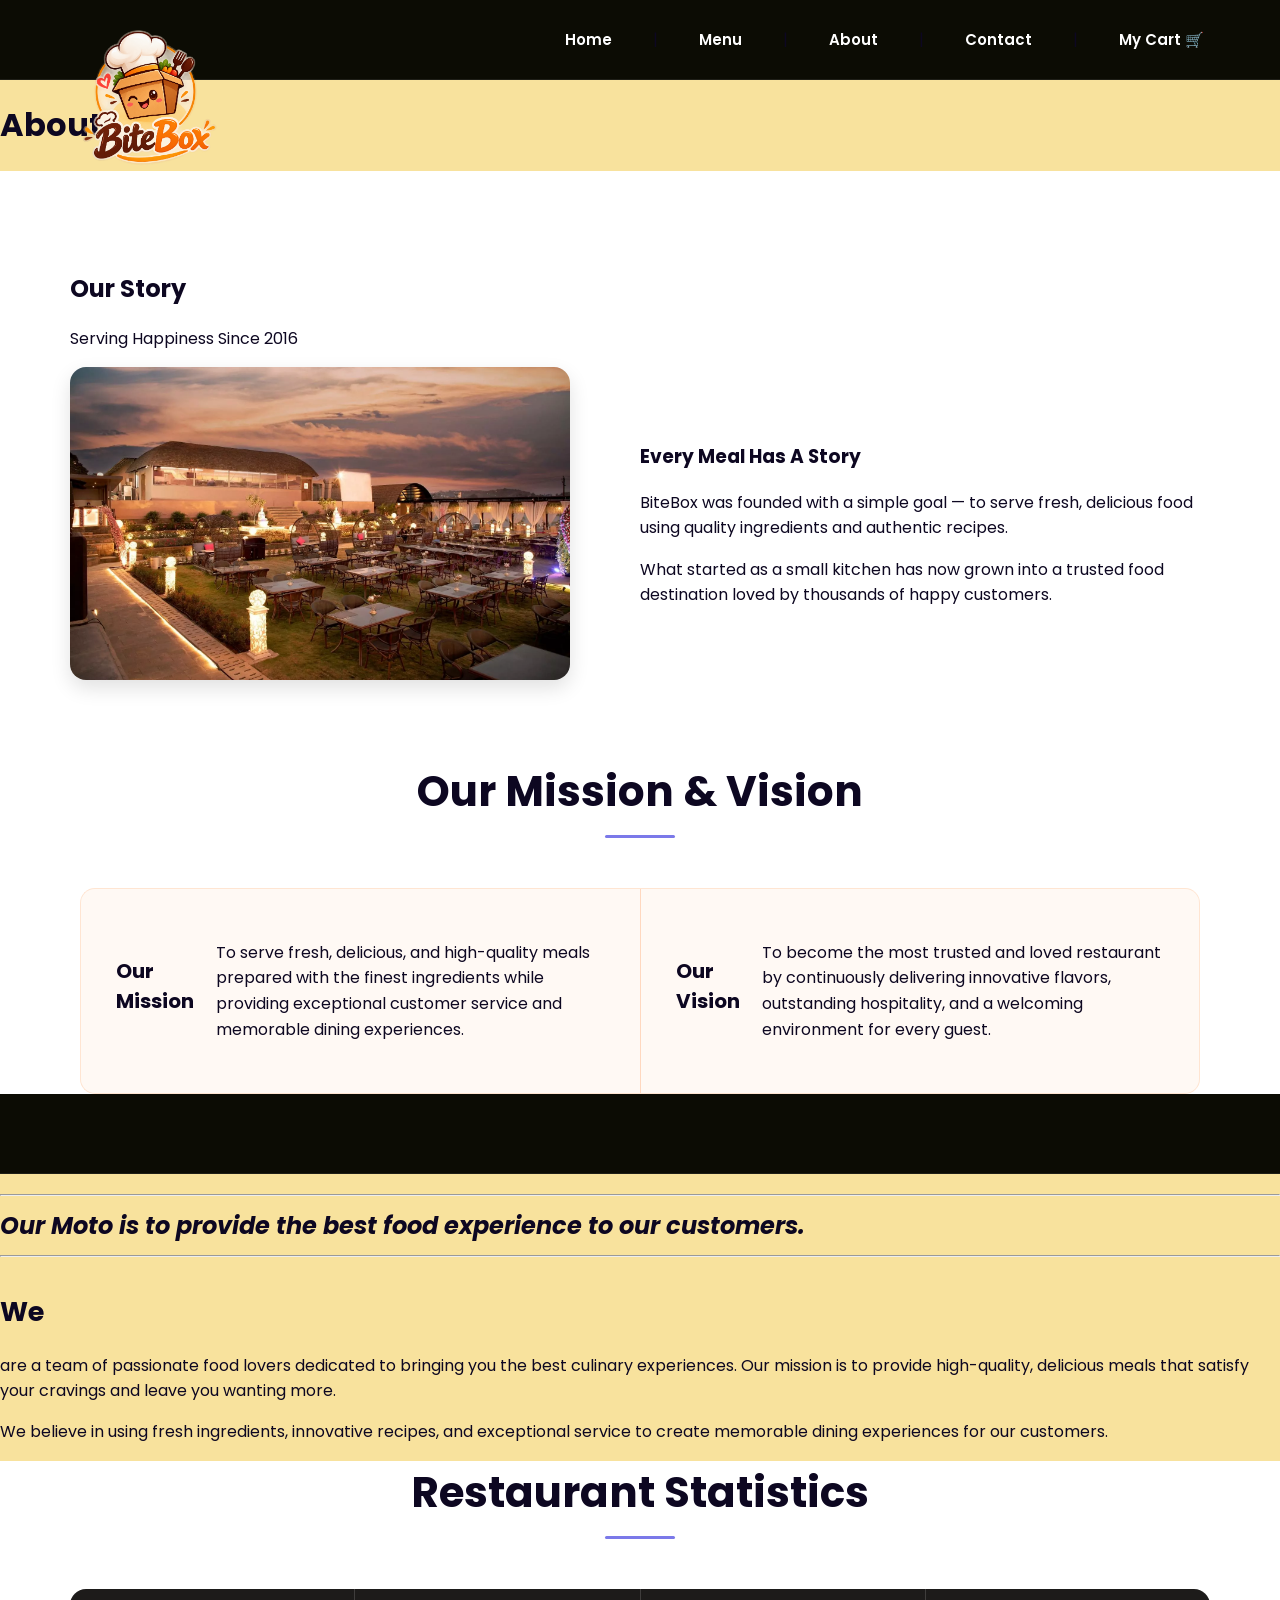
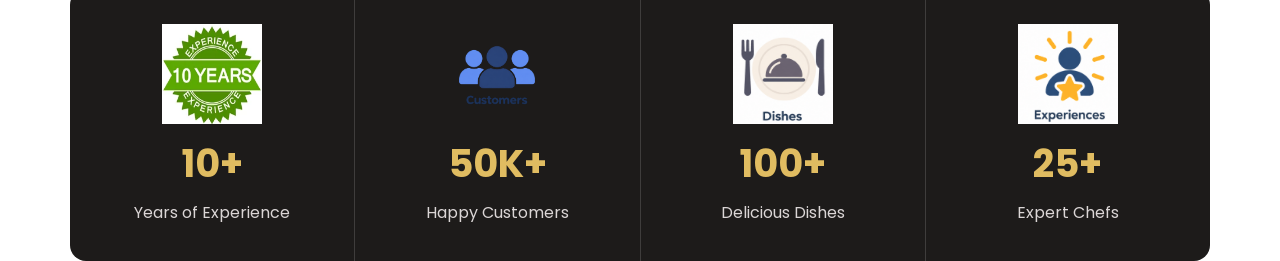
==== commit 0544a84c: "updated" ====
--- a/about.html
+++ b/about.html
@@ -29,7 +29,7 @@
             |
             <a href="contact.html">Contact</a>
             |
-            <a href="cart.html">My Cart</a>
+            <a href="cart.html">My Cart 🛒</a>
         </nav>
 
     </header>
--- a/style.css
+++ b/style.css
@@ -4,11 +4,11 @@
    DESIGN TOKENS  (change colours/radius here, once)
    ========================================================= */
 :root{
-    --brand:#0b0a52;
-    --brand-dark:#1b196a;
+    --brand:#7b79e9;
+    --brand-dark:#f0dfc6;
     --red:#ff3b30;
     --gold:#e0bc61;
-    --ink:#010d0e;
+    --ink:#0d0721;
     --muted:#666666;
     --line:#ececec;
     --page:#f6f3ef;
@@ -590,7 +590,7 @@
   width: 85%;
   margin: 30px auto;
   border-collapse: collapse;
-  background-color: #1c0f71;
+  background-color: #f1e1c8;
   box-shadow: 0 0 10px rgba(0, 0, 0, 0.2);
 }
 
@@ -602,7 +602,7 @@
 
 th {
   background-color: #221469;
-  color: #060606;
+  color: #f8f6f6;
   font-weight: 600;
 }
 
@@ -616,7 +616,7 @@
 }
 
 caption h3 {
-  color: #090909;
+  color: #0a0a0a;
   font-family: 'Poppins', sans-serif;
   margin-bottom: 10px;
 }
@@ -1756,10 +1756,55 @@
     padding:18px 0;
     font-size:15px;
 }
+#cart-container {
+  display: flex;
+  justify-content: space-between;
+  align-items: flex-start;
+  gap: 30px;
+  margin: 50px auto;
+  max-width: 1100px;
+}
+#shopping-cart, #order-summary {
+  box-shadow: var(--shadow);
+  border-radius: var(--r-card);
+  background: var(--card);
+  padding: 25px;
+}
+button {
+  background-color: var(--red);
+  color: #fff;
+  padding: 10px 20px;
+  border-radius: var(--r-btn);
+  transition: background 0.3s ease;
+}
+button:hover {
+  background-color: var(--brand-dark);
+}
+
 
 /* =========================================================
    RESPONSIVE
    ========================================================= */
+   @media (max-width: 768px) {
+  #shopping-cart table, #shopping-cart thead, #shopping-cart tbody, #shopping-cart th, #shopping-cart td, #shopping-cart tr {
+    display: block;
+  }
+  #shopping-cart td {
+    text-align: right;
+    padding-left: 50%;
+    position: relative;
+  }
+  #shopping-cart td::before {
+    content: attr(data-label);
+    position: absolute;
+    left: 0;
+    width: 50%;
+    padding-left: 15px;
+    font-weight: 600;
+    text-align: left;
+  }
+}
+
 @media (max-width:992px){
     header{ padding:0 24px; }
     header nav{ gap:6px; }
@@ -1817,4 +1862,870 @@
 
 @media (prefers-reduced-motion:reduce){
     *{ transition:none !important; animation:none !important; scroll-behavior:auto !important; }
+}
+
+/* ========================================
+   BITEBOX MENU PAGE - LAYOUT FIX
+======================================== */
+
+/* Menu section */
+#menu-items {
+    width: 100%;
+    padding: 50px 25px;
+    box-sizing: border-box;
+    text-align: center;
+    background: var(--card, #ffffff);
+}
+
+/* Menu heading */
+#menu-items h2 {
+    font-size: 38px;
+    font-weight: 700;
+    margin: 0 0 35px;
+    text-align: center;
+}
+
+/* Menu cards layout */
+#menu-items > .menu-grid {
+    display: grid;
+    grid-template-columns: repeat(4, minmax(0, 1fr));
+    gap: 24px;
+    width: 100%;
+    max-width: 1200px;
+    margin: 0 auto;
+    align-items: stretch;
+}
+
+/* Individual food card */
+#menu-items > .menu-grid > article {
+    width: 100%;
+    min-width: 0;
+    margin: 0;
+    padding: 0 0 16px;
+    box-sizing: border-box;
+
+    display: flex;
+    flex-direction: column;
+    align-items: stretch;
+
+    background: #ffffff;
+    border: 1px solid #eeeeee;
+    border-radius: 14px;
+    overflow: hidden;
+    box-shadow: 0 4px 15px rgba(0, 0, 0, 0.08);
+
+    text-align: left;
+    position: relative;
+    transition: transform 0.25s ease, box-shadow 0.25s ease;
+}
+
+/* Hover effect */
+#menu-items > .menu-grid > article:hover {
+    transform: translateY(-5px);
+    box-shadow: 0 8px 22px rgba(0, 0, 0, 0.13);
+}
+
+/* Food image only */
+#menu-items > .menu-grid > article > img {
+    display: block;
+    width: 100%;
+    height: 180px;
+    object-fit: cover;
+}
+
+/* Food name */
+#menu-items > .menu-grid > article h3 {
+    font-size: 19px;
+    margin: 16px 14px 8px;
+    line-height: 1.4;
+    color: #222222;
+}
+
+/* Food description */
+#menu-items > .menu-grid > article p {
+    line-height: 1.5;
+}
+
+/* Food rating */
+#menu-items > .menu-grid > article .rating {
+    margin: 0 14px 10px;
+    font-size: 14px;
+    color: #f5b301;
+}
+
+#menu-items > .menu-grid > article .rating small {
+    color: #666666;
+    font-size: 12px;
+}
+
+/* Food price */
+#menu-items > .menu-grid > article .price {
+    margin: 0 14px 16px;
+    font-size: 21px;
+    font-weight: 700;
+    color: #333333;
+}
+
+/* Food tags */
+#menu-items > .menu-grid > article .tag {
+    position: absolute;
+    top: 10px;
+    left: 10px;
+    z-index: 1;
+    padding: 5px 10px;
+    border-radius: 20px;
+    background: #7b79e9;
+    color: #ffffff;
+    font-size: 11px;
+    font-weight: 700;
+}
+
+/* Spicy tag */
+#menu-items > .menu-grid > article .spicy {
+    background: #ff5722;
+}
+
+/* Add to cart button */
+#menu-items > .menu-grid > article button {
+    width: calc(100% - 28px);
+    min-height: 42px;
+    margin: auto 14px 0;
+    padding: 8px 12px;
+    box-sizing: border-box;
+
+    display: flex;
+    justify-content: center;
+    align-items: center;
+    gap: 8px;
+
+    background: #ffffff;
+    color: #ff4d4d;
+    border: 1px solid #ff4d4d;
+    border-radius: 8px;
+
+    font-size: 14px;
+    font-weight: 600;
+    cursor: pointer;
+    transition: background 0.2s ease, color 0.2s ease;
+}
+
+/* Add to cart hover */
+#menu-items > .menu-grid > article button:hover {
+    background: #ff4d4d;
+    color: #ffffff;
+}
+
+/* Cart icon inside button */
+#menu-items > .menu-grid > article button img {
+    width: 22px;
+    height: 22px;
+    object-fit: contain;
+}
+
+/* ========================================
+   RESTAURANT INFORMATION SECTION
+======================================== */
+
+#restaurant-info {
+    width: 100%;
+    padding: 40px 25px;
+    box-sizing: border-box;
+    text-align: center;
+}
+
+#restaurant-info h2 {
+    font-size: 30px;
+    margin-bottom: 15px;
+}
+
+#restaurant-info p {
+    max-width: 700px;
+    margin: 10px auto;
+    line-height: 1.7;
+}
+
+/* ========================================
+   NAVIGATION FIX
+======================================== */
+
+header nav p {
+    margin: 0;
+}
+
+header nav.main-nav {
+    display: flex;
+    justify-content: center;
+    align-items: center;
+    gap: 18px;
+    flex-wrap: wrap;
+}
+
+header nav.main-nav a {
+    text-decoration: none;
+}
+
+/* ========================================
+   TABLET RESPONSIVE
+======================================== */
+
+@media (max-width: 1000px) {
+    #menu-items > .menu-grid {
+        grid-template-columns: repeat(2, minmax(0, 1fr));
+        gap: 20px;
+    }
+
+    #menu-items h2 {
+        font-size: 32px;
+    }
+
+    #menu-items > .menu-grid > article > img {
+        height: 190px;
+    }
+}
+
+/* ========================================
+   MOBILE RESPONSIVE
+======================================== */
+
+@media (max-width: 600px) {
+    #menu-items {
+        padding: 35px 15px;
+    }
+
+    #menu-items > .menu-grid {
+        grid-template-columns: 1fr;
+        gap: 22px;
+        max-width: 380px;
+    }
+
+    #menu-items h2 {
+        font-size: 28px;
+        margin-bottom: 25px;
+    }
+
+    #menu-items > .menu-grid > article > img {
+        height: 210px;
+    }
+
+    #menu-items > .menu-grid > article h3 {
+        font-size: 18px;
+    }
+
+    header nav.main-nav {
+        gap: 10px;
+    }
+
+    #restaurant-info {
+        padding: 30px 15px;
+    }
+}
+/* =========================================================
+   CART PAGE FIXES
+   Load AFTER style.css (or paste at the very end of it).
+   ========================================================= */
+
+/* Cart + Order Summary side by side */
+#cart-container{
+    width:95%;
+    max-width:1100px;
+    display:flex;
+    justify-content:space-between;
+    align-items:flex-start;
+    gap:30px;
+    margin:30px auto 50px;
+}
+
+#cart-container #shopping-cart{
+    flex:1 1 0;
+    min-width:0;
+    max-width:none;
+    margin:0;
+    padding:0;
+}
+
+#cart-container #order-summary{
+    flex:0 0 35%;
+    width:35%;
+    min-height:0;
+    margin:0;
+}
+
+/* Cart rows: stop the global striped/hover table colours leaking in */
+#shopping-cart tr:nth-child(even){ background:transparent; }
+#shopping-cart tbody tr:hover{ background:#fff9f4; }
+
+/* Empty cart message */
+#shopping-cart .empty-row td{
+    padding:40px 20px;
+    font-weight:400;
+    color:var(--muted);
+}
+
+/* Disabled "Add to Cart" (unavailable dishes) */
+#cart-table button:disabled{
+    opacity:.45;
+    cursor:not-allowed;
+}
+#cart-table button:disabled:hover{
+    background-color:var(--red);
+}
+
+/* Discount line shows in green when a discount applies */
+#discount-amount{ font-weight:600; }
+
+/* Tablet / mobile */
+@media (max-width:992px){
+    #cart-container{ flex-direction:column; }
+    #cart-container #shopping-cart,
+    #cart-container #order-summary{
+        width:100%;
+        flex:none;
+    }
+}
+
+@media (max-width:768px){
+    #shopping-cart thead{ display:none; }
+    #shopping-cart table{ min-width:0; }
+    #shopping-cart tr{
+        padding:10px 0;
+        border-bottom:1px solid #eeeeee;
+    }
+    #shopping-cart .empty-row td{ padding:30px 15px; text-align:center; }
+    #shopping-cart .cart-item{ justify-content:flex-end; }
+}
+/* Right column: Clear Cart above the Order Summary */
+.summary-column{
+    flex:0 0 35%;
+    width:35%;
+    display:flex;
+    flex-direction:column;
+    gap:12px;
+}
+
+#cart-container .summary-column #order-summary{
+    flex:none;
+    width:100%;
+}
+
+#clear-cart-btn{
+    width:100%;
+    height:46px;
+    display:flex;
+    justify-content:center;
+    align-items:center;
+    gap:8px;
+    background:#fff5f5;
+    color:#f08c8c;
+    border:1px solid #ffd5d5;
+    font-size:15px;
+    font-weight:500;
+}
+
+#clear-cart-btn:hover{ background:#ffeaea; }
+
+/* Shield icon sits right next to "Secure Checkout" */
+#order-summary p.secure-note{
+    justify-content:center;
+    gap:8px;
+    margin:16px 0 0;
+    font-size:14px;
+    color:#777777;
+}
+
+@media (max-width:992px){
+    .summary-column{
+        width:100%;
+        flex:none;
+    }
+}
+/* =========================================================
+   ORDER NOW PAGE
+   Warm page, calm white form, dark "receipt" for the order.
+   ========================================================= */
+
+body.order-page{ background:#f8e39d; }
+
+#checkout{
+    width:94%;
+    max-width:1080px;
+    margin:0 auto;
+    padding:44px 0 10px;
+}
+
+/* ---------- Heading + steps ---------- */
+.checkout-head{ margin:0 0 30px; }
+
+.checkout-head h1{
+    font-size:clamp(30px,4vw,42px);
+    font-weight:700;
+    line-height:1.1;
+    letter-spacing:-.5px;
+    margin:20px 0 8px;
+}
+
+.checkout-head p{
+    margin:0;
+    color:#574d22;
+    font-size:16px;
+}
+
+.steps{
+    list-style:none;
+    margin:0;
+    padding:0;
+    display:flex;
+    align-items:center;
+    gap:12px;
+    counter-reset:step;
+    font-size:14px;
+    font-weight:500;
+    color:#6e6330;
+}
+
+.steps li{
+    display:flex;
+    align-items:center;
+    gap:8px;
+    counter-increment:step;
+}
+
+.steps li::before{
+    content:counter(step);
+    width:26px;
+    height:26px;
+    border-radius:50%;
+    display:grid;
+    place-items:center;
+    font-size:13px;
+    font-weight:600;
+    background:rgba(13,7,33,.1);
+    color:var(--ink);
+}
+
+.steps li:not(:last-child)::after{
+    content:"";
+    width:36px;
+    height:2px;
+    margin-left:4px;
+    background:rgba(13,7,33,.22);
+}
+
+.steps .done{ color:var(--ink); }
+.steps .done a{ text-decoration:none; }
+.steps .done a:hover{ text-decoration:underline; }
+.steps .done::before{
+    content:"✓";
+    background:var(--ink);
+    color:#ffffff;
+}
+
+.steps .current{
+    color:var(--ink);
+    font-weight:700;
+}
+.steps .current::before{
+    background:var(--brand);
+    color:#ffffff;
+}
+
+/* ---------- Layout ---------- */
+.checkout-grid{
+    display:grid;
+    grid-template-columns:minmax(0,1fr) 380px;
+    gap:28px;
+    align-items:start;
+}
+
+/* ---------- Form card ---------- */
+#order-form{
+    background:var(--card);
+    border-radius:18px;
+    padding:6px 32px 32px;
+    box-shadow:0 10px 30px rgba(13,7,33,.08);
+}
+
+.form-block{
+    padding:26px 0;
+    border-bottom:1px solid var(--line);
+}
+
+.form-block h2,
+.payment legend{
+    font-size:18px;
+    font-weight:700;
+    margin:0 0 18px;
+    padding:0;
+}
+
+.fields{
+    display:grid;
+    grid-template-columns:1fr 1fr;
+    gap:16px;
+}
+
+.field{
+    display:flex;
+    flex-direction:column;
+    gap:6px;
+}
+
+.field.full{ grid-column:1 / -1; }
+
+.field label{
+    font-size:14px;
+    font-weight:600;
+}
+
+.field input,
+.field textarea{
+    width:100%;
+    height:48px;
+    margin:0;
+    padding:0 14px;
+    border:1.5px solid #e4e0d8;
+    border-radius:10px;
+    background:#fcfbf9;
+    font-family:'Poppins',sans-serif;
+    font-size:15px;
+    color:var(--ink);
+    transition:border-color .2s ease, box-shadow .2s ease, background .2s ease;
+}
+
+.field textarea{
+    height:120px;
+    padding:12px 14px;
+    resize:vertical;
+}
+
+.field input:focus,
+.field textarea:focus{
+    outline:none;
+    background:#ffffff;
+    border-color:var(--brand);
+    box-shadow:0 0 0 4px rgba(123,121,233,.18);
+}
+
+/* ---------- Payment tiles ---------- */
+fieldset.payment{
+    margin:0;
+    min-width:0;
+    border:0;
+    padding:26px 0 0;
+}
+
+.pay-options{
+    display:grid;
+    grid-template-columns:repeat(3,1fr);
+    gap:12px;
+}
+
+.pay-option{ position:relative; }
+
+.pay-option input{
+    position:absolute;
+    inset:0;
+    width:100%;
+    height:100%;
+    margin:0;
+    opacity:0;
+    cursor:pointer;
+}
+
+.pay-option label{
+    display:flex;
+    align-items:center;
+    gap:10px;
+    padding:14px 16px;
+    border:1.5px solid #e4e0d8;
+    border-radius:12px;
+    background:#fcfbf9;
+    font-size:15px;
+    font-weight:600;
+    transition:border-color .2s ease, background .2s ease;
+}
+
+.pay-option label::before{
+    content:"";
+    width:18px;
+    height:18px;
+    flex-shrink:0;
+    border-radius:50%;
+    border:2px solid #b9b3a6;
+    background:#ffffff;
+    transition:border-color .2s ease, background .2s ease;
+}
+
+.pay-option:hover label{ border-color:#cfc9bb; }
+
+.pay-option input:checked + label{
+    border-color:var(--brand);
+    background:#f1f0ff;
+}
+
+.pay-option input:checked + label::before{
+    border-color:var(--brand);
+    background:var(--brand);
+    box-shadow:inset 0 0 0 3px #ffffff;
+}
+
+.pay-option input:focus-visible + label{
+    outline:3px solid var(--brand);
+    outline-offset:2px;
+}
+
+/* ---------- Submit ---------- */
+.form-actions{ padding-top:28px; }
+
+#order-submit{
+    width:100%;
+    height:56px;
+    border:none;
+    border-radius:12px;
+    background:var(--red);
+    color:#ffffff;
+    font-family:'Poppins',sans-serif;
+    font-size:17px;
+    font-weight:600;
+    cursor:pointer;
+    transition:background .25s ease, transform .25s ease;
+}
+
+#order-submit:hover{
+    background:#d92f25;
+    transform:translateY(-2px);
+}
+
+#order-submit:disabled{
+    opacity:.45;
+    cursor:not-allowed;
+    transform:none;
+}
+
+#order-submit:disabled:hover{ background:var(--red); }
+
+/* ---------- Receipt ---------- */
+#order-recap{
+    position:sticky;
+    top:104px;
+    width:auto;
+    margin:0;
+    padding:28px 26px 26px;
+    background:#1d1b1a;
+    color:#f3ede4;
+    border-radius:16px;
+    box-shadow:0 14px 34px rgba(13,7,33,.25);
+}
+
+#order-recap h2{
+    font-size:20px;
+    font-weight:700;
+    color:#ffffff;
+    margin:0 0 14px;
+}
+
+#recap-items{
+    list-style:none;
+    margin:0 0 6px;
+    padding:0;
+    line-height:1.4;
+}
+
+#recap-items li{
+    display:grid;
+    grid-template-columns:48px 1fr auto;
+    gap:12px;
+    align-items:center;
+    padding:10px 0;
+    border-bottom:1px dashed rgba(255,255,255,.14);
+}
+
+#recap-items li:last-child{ border-bottom:none; }
+
+#recap-items img,
+.recap-thumb{
+    width:48px;
+    height:48px;
+    border-radius:10px;
+    background:#2b2927;
+    object-fit:contain;
+}
+
+.recap-thumb{
+    display:grid;
+    place-items:center;
+    font-weight:700;
+    font-size:18px;
+    color:var(--gold);
+}
+
+.recap-name{
+    display:block;
+    font-size:15px;
+    font-weight:600;
+    color:#ffffff;
+}
+
+.recap-qty{
+    display:block;
+    font-size:13px;
+    color:#b9b1a4;
+}
+
+.recap-price{
+    font-weight:600;
+    font-variant-numeric:tabular-nums;
+}
+
+#recap-items .recap-empty{
+    display:block;
+    padding:6px 0 14px;
+    border:none;
+    color:#d8d0c3;
+}
+
+#recap-items .recap-empty a{ color:var(--gold); }
+
+/* Perforated tear line with side notches */
+.tear{
+    position:relative;
+    height:0;
+    margin:18px -26px;
+    border-top:2px dashed rgba(255,255,255,.2);
+}
+
+.tear::before,
+.tear::after{
+    content:"";
+    position:absolute;
+    top:-12px;
+    width:22px;
+    height:22px;
+    border-radius:50%;
+    background:#f8e39d;
+}
+
+.tear::before{ left:-11px; }
+.tear::after{ right:-11px; }
+
+#order-recap p{
+    display:flex;
+    justify-content:space-between;
+    margin:0 0 10px;
+    font-size:14px;
+    color:#d8d0c3;
+    font-variant-numeric:tabular-nums;
+}
+
+#order-recap h3{
+    display:flex;
+    justify-content:space-between;
+    align-items:baseline;
+    margin:0;
+    font-size:16px;
+    font-weight:600;
+    color:#ffffff;
+}
+
+#recap-total{
+    font-size:30px;
+    font-weight:700;
+    letter-spacing:-.5px;
+    color:var(--gold);
+    font-variant-numeric:tabular-nums;
+}
+
+.edit-cart{
+    display:inline-block;
+    margin-top:18px;
+    font-size:14px;
+    color:#d8d0c3;
+}
+
+.edit-cart:hover{ color:var(--gold); }
+
+/* ---------- Bottom link ---------- */
+body.order-page #cart-actions{
+    width:94%;
+    max-width:1080px;
+    margin:20px auto 50px;
+    justify-content:flex-start;
+}
+
+/* Search container: keeps input and button on one row */
+.search-container {
+    display: flex;
+    align-items: center;
+    width: 450px;
+    max-width: 100%;
+    height: 60px;
+    margin: 30px auto;
+}
+
+/* Search input */
+#menu-search {
+    flex: 1;
+    min-width: 0;
+    height: 100%;
+    padding: 0 18px;
+    box-sizing: border-box;
+    border: 1px solid #ddd;
+    border-right: none;
+    border-radius: 12px 0 0 12px;
+    outline: none;
+    box-shadow: 0 3px 10px rgba(0, 0, 0, 0.08);
+    font-family: 'Poppins', sans-serif;
+    font-size: 14px;
+    color: #333;
+    background-color: white;
+}
+
+/* Placeholder */
+#menu-search::placeholder {
+    color: #777;
+}
+
+/* Search button */
+#search-button {
+    flex-shrink: 0;
+    width: 60px;
+    height: 100%;
+    display: flex;
+    align-items: center;
+    justify-content: center;
+    border: none;
+    border-radius: 0 12px 12px 0;
+    background-color: #ff4b2b;
+    cursor: pointer;
+}
+
+/* Button hover */
+#search-button:hover {
+    background-color: #ac1f06;
+}
+
+/* Search icon */
+#search-button img {
+    width: 20px;
+    height: 20px;
+    object-fit: contain;
+}
+
+
+/* ---------- Tablet / mobile ---------- */
+@media (max-width:900px){
+    .checkout-grid{ grid-template-columns:1fr; }
+
+    #order-recap{
+        position:static;
+        order:-1;
+    }
+}
+
+@media (max-width:560px){
+    #checkout{ padding-top:28px; }
+    #order-form{ padding:2px 18px 24px; }
+    .fields{ grid-template-columns:1fr; }
+    .pay-options{ grid-template-columns:1fr; }
+    .steps{ gap:8px; font-size:13px; }
+    .steps li:not(:last-child)::after{ width:16px; }
 }
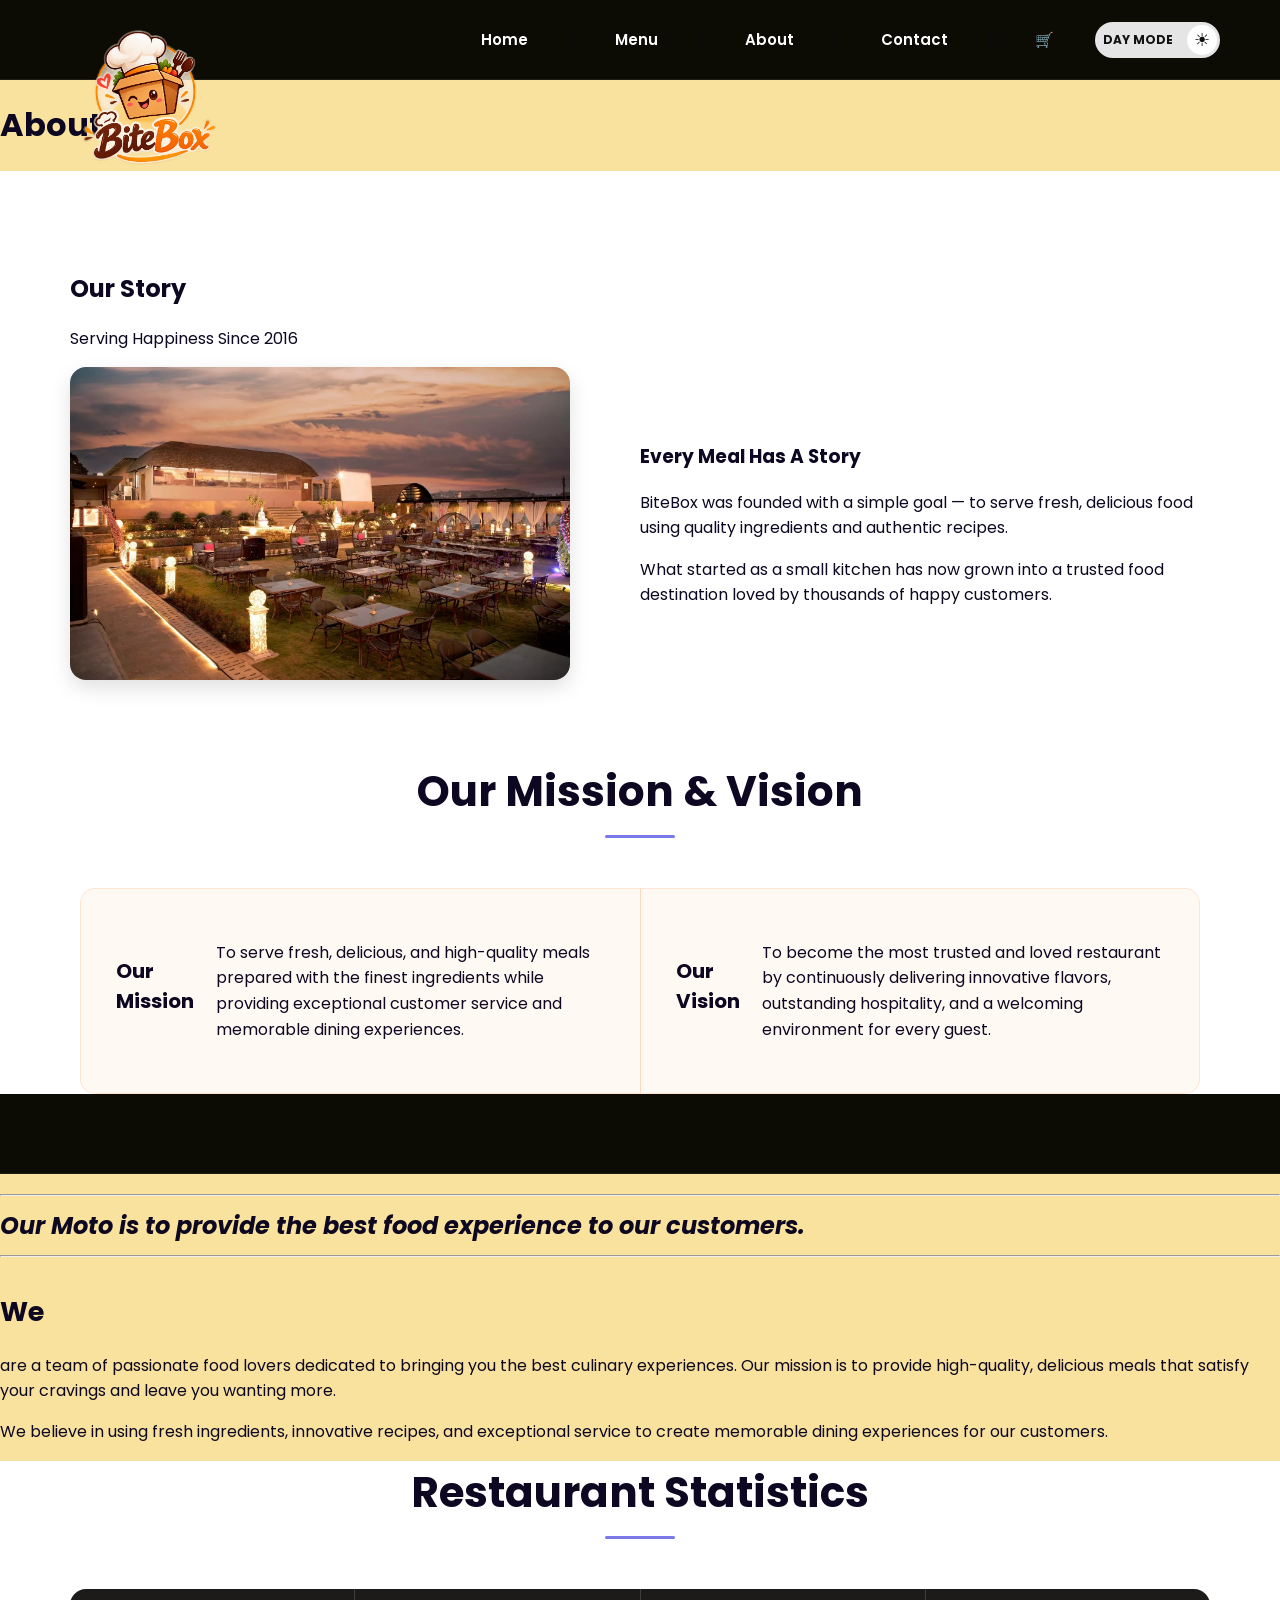
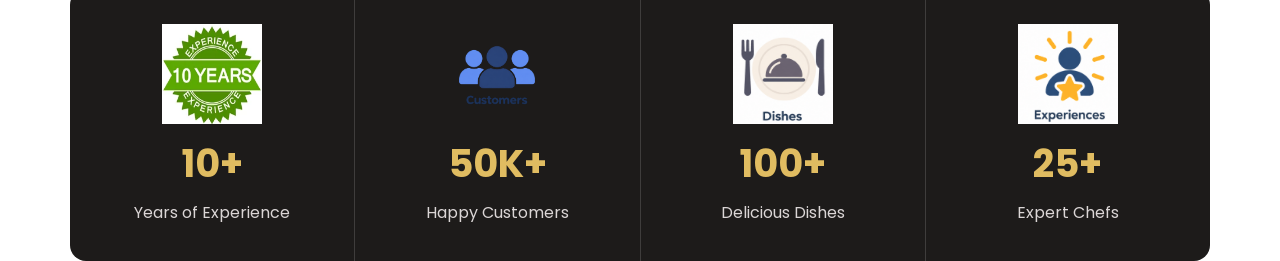
==== commit 8a55e716: "origin" ====
--- a/about.html
+++ b/about.html
@@ -29,7 +29,11 @@
             |
             <a href="contact.html">Contact</a>
             |
-            <a href="cart.html">My Cart 🛒</a>
+            <a href="cart.html">🛒</a>
+             <button type="button" id="theme-toggle" class="theme-toggle">
+    <span class="theme-icon">☀</span>
+    <span class="theme-text">DAY MODE</span>
+</button>
         </nav>
 
     </header>
@@ -114,6 +118,6 @@
         </article>
     </div>
 </section>
-
+<script src="./file.js" defer></script>
 </body>
 </html>
--- a/style.css
+++ b/style.css
@@ -291,7 +291,6 @@
     margin:70px auto;
     padding:28px 55px;
     background-color:#080441;
-    background-image:url("./assets/images/offer-banner.png");
     background-repeat:no-repeat;
     background-size:100% 100%;
     background-position:center;
@@ -2728,4 +2727,621 @@
     .pay-options{ grid-template-columns:1fr; }
     .steps{ gap:8px; font-size:13px; }
     .steps li:not(:last-child)::after{ width:16px; }
-}+}
+.theme-toggle {
+    width: 125px;
+    height: 36px;
+    border: none;
+    border-radius: 20px;
+    background-color: #e5e5e5;
+    position: relative;
+    padding: 3px;
+    cursor: pointer;
+    display: flex;
+    align-items: center;
+    box-sizing: border-box;
+    overflow: hidden;
+}
+
+.theme-text {
+    position: absolute;
+    left: 8px;
+    right: 38px;
+    font-size: 12px;
+    font-weight: 700;
+    color: #111111;
+    white-space: nowrap;
+    text-align: left;
+    transition: all 0.35s ease-in-out;
+}
+
+.theme-icon {
+    position: absolute;
+    top: 3px;
+    left: 92px;
+    width: 30px;
+    height: 30px;
+    border-radius: 50%;
+    background-color: white;
+        display: flex;
+    align-items: center;
+    justify-content: center;
+    font-size: 18px;
+    color: #111111;
+    transition: transform 0.35s ease-in-out;
+    z-index: 2;
+}
+
+.dark-theme .theme-icon {
+    transform: translateX(-89px);
+}
+
+.dark-theme .theme-text {
+    left: 38px;
+    right: 16px;
+    text-align: right;
+}
+
+.theme-toggle:hover .theme-icon {
+    transform: scale(1.05);
+}
+
+/* Keep smooth movement in Night Mode */
+.dark-theme .theme-toggle:hover .theme-icon {
+    transform: translateX(-89px) scale(1.05);
+}
+
+
+/* =========================================================
+   NIGHT MODE - WHOLE PAGE
+   ========================================================= */
+body.dark-theme {
+    background: #121212;
+    color: #ffffff;
+}
+
+/* =========================================================
+   HEADER
+   ========================================================= */
+body.dark-theme header {
+    background: #000000;
+}
+/* =========================================================
+   HOME PAGE
+   ========================================================= */
+body.dark-theme #features,
+body.dark-theme #popular-dishes,
+body.dark-theme #reviews {
+    background: #121212 !important;
+}
+/* Features */
+
+body.dark-theme #features h2,
+body.dark-theme #features article h3 {
+    color: #ffffff !important;
+}
+
+
+body.dark-theme #features article p {
+    color: #cccccc !important;
+}
+
+
+body.dark-theme #features article {
+    border-right-color: #333333;
+}
+/* Popular Dishes */
+
+body.dark-theme #popular-dishes h2 {
+    color: #ffffff !important;
+}
+
+
+body.dark-theme #popular-dishes article {
+    background: #1e1e1e !important;
+}
+
+
+body.dark-theme #popular-dishes article h3 {
+    color: #ffffff !important;
+}
+
+
+body.dark-theme #popular-dishes .ratings small {
+    color: #bbbbbb !important;
+}
+/* Reviews */
+
+
+body.dark-theme #reviews h2 {
+    color: #ffffff !important;
+}
+
+
+body.dark-theme #reviews article {
+    background: #1e1e1e !important;
+}
+
+
+body.dark-theme #reviews article > p {
+    color: #cccccc !important;
+}
+
+
+body.dark-theme #reviews .customer h3 {
+    color: #ffffff !important;
+}
+
+/* =========================================================
+   MENU PAGE
+   ========================================================= */
+body.dark-theme #categories,
+body.dark-theme #menu-items {
+    background: #121212 !important;
+}
+/* Categories */
+
+
+body.dark-theme #categories h2,
+body.dark-theme #categories article h3 {
+    color: #ffffff !important;
+}
+
+
+body.dark-theme #categories article img {
+    background: #1e1e1e;
+    border-color: #333333;
+}
+
+
+body.dark-theme #menu-items h2{
+    color: white;
+}
+
+/* Menu Cards */
+body.dark-theme #menu-items article {
+    background: #1e1e1e !important;
+    border-color: #333333 !important;
+}
+
+
+body.dark-theme #menu-items article h3 {
+    color: #ffffff !important;
+}
+
+
+body.dark-theme #menu-items .rating small {
+    color: #bbbbbb !important;
+}
+
+
+body.dark-theme #menu-items .price {
+    color: #ffffff !important;
+}
+
+/* Add To Cart */
+
+body.dark-theme #menu-items article button {
+    background: #1e1e1e;
+    color: #ff6b00;
+    border-color: #ff6b00;
+}
+
+/* =========================================================
+   ABOUT PAGE
+   ========================================================= */
+body.dark-theme #story,
+body.dark-theme #mission-vision,
+body.dark-theme #chefs,
+body.dark-theme #statistics {
+    background: #121212 !important;
+}
+/* Our Story */
+
+
+body.dark-theme .story-content h2 {
+    color: #ffffff !important;
+}
+
+
+body.dark-theme .story-content p {
+    color: #cccccc !important;
+}
+
+
+body.dark-theme .story-features h4 {
+    color: #ffffff !important;
+}
+
+
+body.dark-theme .story-features article p {
+    color: #bbbbbb !important;
+}
+
+
+body.dark-theme .feature-icon {
+    background: #2a211f !important;
+}
+/* Mission & Vision */
+
+
+body.dark-theme #mission-vision > h2 {
+    color: #ffffff !important;
+}
+
+
+body.dark-theme #mission-vision article {
+    background: #1e1e1e !important;
+    border-color: #3a3a3a !important;
+}
+
+
+body.dark-theme #mission-vision article h3 {
+    color: #ffffff !important;
+}
+
+
+body.dark-theme #mission-vision article p {
+    color: #cccccc !important;
+}
+
+
+body.dark-theme #mission-vision article img {
+    background: #2a211f !important;
+}
+/* Chefs */
+
+
+body.dark-theme #chefs > h2 {
+    color: #ffffff !important;
+}
+
+
+body.dark-theme #chefs article {
+    background: #1e1e1e !important;
+}
+
+
+body.dark-theme #chefs article h3 {
+    color: #ffffff !important;
+}
+
+
+body.dark-theme #chefs article p {
+    color: #cccccc !important;
+}
+/* Statistics */
+
+
+body.dark-theme #statistics > h2 {
+    color: #ffffff !important;
+}
+
+/* =========================================================
+   CONTACT PAGE
+   ========================================================= */
+
+
+body.dark-theme #contact-info,
+body.dark-theme #contact-details,
+body.dark-theme #google-map {
+    background: #121212 !important;
+}
+
+/* Contact Heading */
+
+
+body.dark-theme #contact-info .section-title h2 {
+    color: #ffffff !important;
+}
+
+
+/* Contact Cards */
+
+
+body.dark-theme .contact-container article {
+    background: #1e1e1e !important;
+    color: #ffffff;
+}
+
+
+body.dark-theme .contact-container article h3 {
+    color: #ffffff !important;
+}
+
+
+body.dark-theme .contact-container article p {
+    color: #cccccc !important;
+}
+
+/* Contact Details */
+
+
+body.dark-theme #contact-details {
+    background: #1b1816 !important;
+}
+
+/* Business Hours */
+
+
+body.dark-theme .business-card h2 {
+    color: #ffffff !important;
+}
+
+
+body.dark-theme .business-card td {
+    color: #cccccc !important;
+}
+
+
+body.dark-theme .business-card td:last-child {
+    color: #ffffff !important;
+}
+
+/* Event Card */
+
+
+body.dark-theme .event-card {
+    background: #24201e !important;
+    border-color: #3a3a3a !important;
+}
+
+
+body.dark-theme .event-card h3 {
+    color: #ffffff !important;
+}
+
+
+body.dark-theme .event-card p {
+    color: #cccccc !important;
+}
+
+/* Contact Form */
+
+
+body.dark-theme .right-column h2 {
+    color: #ffffff !important;
+}
+
+
+body.dark-theme .form-row input,
+body.dark-theme #contact-details textarea {
+    background: #1e1e1e !important;
+    color: #ffffff !important;
+    border-color: #444444 !important;
+}
+
+
+body.dark-theme .form-row input::placeholder,
+body.dark-theme #contact-details textarea::placeholder {
+    color: #999999 !important;
+}
+
+
+/* Google Map */
+
+
+body.dark-theme #google-map .section-title h2 {
+    color: #ffffff !important;
+}
+
+
+body.dark-theme #google-map .section-title p {
+    color: #cccccc !important;
+}
+
+
+/* =========================================================
+   CART PAGE
+   ========================================================= */
+
+
+body.dark-theme #cart-details {
+    background: #121212 !important;
+}
+
+/* Shopping Cart */
+
+
+body.dark-theme #shopping-cart {
+    background: #1e1e1e !important;
+    border-color: #333333 !important;
+}
+
+
+body.dark-theme #shopping-cart thead {
+    background: #2a211c !important;
+}
+
+
+body.dark-theme #shopping-cart th {
+    color: #ffffff !important;
+}
+
+
+body.dark-theme #shopping-cart td {
+    border-top-color: #333333 !important;
+}
+
+
+body.dark-theme .cart-item h3 {
+    color: #ffffff !important;
+}
+
+
+body.dark-theme .cart-item p {
+    color: #bbbbbb !important;
+}
+
+/* Quantity Box */
+
+
+body.dark-theme .quantity-box {
+    background: #1e1e1e !important;
+    border-color: #444444 !important;
+}
+
+
+body.dark-theme .quantity-box button {
+    background: #1e1e1e !important;
+    color: #ffffff !important;
+}
+
+
+body.dark-theme .quantity-box span {
+    color: #ffffff !important;
+}
+
+/* Cart Hover */
+
+body.dark-theme #shopping-cart tbody tr:hover {
+    background: #252525 !important;
+}
+
+/* Order Summary */
+
+body.dark-theme #order-summary {
+    background: #1e1e1e !important;
+    border-color: #333333 !important;
+}
+
+
+body.dark-theme #order-summary h2,
+body.dark-theme #order-summary h3 {
+    color: #ffffff !important;
+}
+
+
+body.dark-theme #order-summary p {
+    color: #cccccc !important;
+}
+
+
+body.dark-theme #order-summary hr {
+    border-top-color: #444444 !important;
+}
+/* Cart Actions */
+
+body.dark-theme #cart-actions a {
+    background: #1e1e1e !important;
+    color: #ffffff !important;
+    border-color: #444444 !important;
+}
+.theme-loading .theme-icon,
+.theme-loading .theme-text {
+    transition: none !important;
+}
+
+/* =====================================
+   BITEBOX - GLOBAL NIGHT MODE
+   ===================================== */
+
+body.dark-theme {
+    background-color: #121212 !important;
+    color: #f1f1f1 !important;
+    transition: background-color 0.3s ease, color 0.3s ease;
+}
+
+/* Main page sections */
+body.dark-theme main,
+body.dark-theme main > section:not(.hero):not(#offer):not(.newsletter),
+body.dark-theme .story,
+body.dark-theme .chef-message,
+body.dark-theme #features,
+body.dark-theme #popular-dishes,
+body.dark-theme #reviews,
+body.dark-theme #categories,
+body.dark-theme #menu-items,
+body.dark-theme #cart-hero,
+body.dark-theme #shopping-cart,
+body.dark-theme #cart-container {
+    background-color: #121212 !important;
+    color: #f1f1f1 !important;
+}
+
+/* Headings and normal text */
+body.dark-theme h1,
+body.dark-theme h2,
+body.dark-theme h3,
+body.dark-theme h4,
+body.dark-theme p,
+body.dark-theme li,
+body.dark-theme label {
+    color: #f1f1f1;
+}
+
+/* Cards */
+body.dark-theme .food-card,
+body.dark-theme .feature-card,
+body.dark-theme .review-card,
+body.dark-theme #popular-dishes article,
+body.dark-theme #reviews article,
+body.dark-theme .contact-container article,
+body.dark-theme #mission-vision article {
+    background-color: #1e1e1e !important;
+    color: #f1f1f1 !important;
+    border-color: #383838;
+}
+
+/* Tables */
+body.dark-theme table {
+    background-color: #1e1e1e !important;
+    color: #f1f1f1 !important;
+}
+
+body.dark-theme td {
+    background-color: #1e1e1e !important;
+    color: #f1f1f1 !important;
+    border-color: #383838 !important;
+}
+
+body.dark-theme th {
+    background-color: #302653 !important;
+    color: #ffffff !important;
+}
+
+body.dark-theme tr:hover td {
+    background-color: #292929 !important;
+}
+
+/* Forms and search */
+body.dark-theme input,
+body.dark-theme textarea,
+body.dark-theme select {
+    background-color: #252525 !important;
+    color: #ffffff !important;
+    border-color: #555555 !important;
+}
+
+body.dark-theme input::placeholder,
+body.dark-theme textarea::placeholder {
+    color: #bbbbbb !important;
+}
+
+/* Header and footer */
+body.dark-theme header {
+    background-color: #080808 !important;
+}
+
+body.dark-theme footer {
+    background-color: #080808 !important;
+    color: #f1f1f1 !important;
+}
+
+/* Theme button */
+body.dark-theme .theme-toggle {
+    background-color: #333333;
+}
+
+body.dark-theme .theme-toggle .theme-text {
+    color: #ffffff;
+}
+
+/* Smooth theme changes */
+body,
+body section,
+body article,
+body aside,
+body table {
+    transition: background-color 0.3s ease, color 0.3s ease;
+}
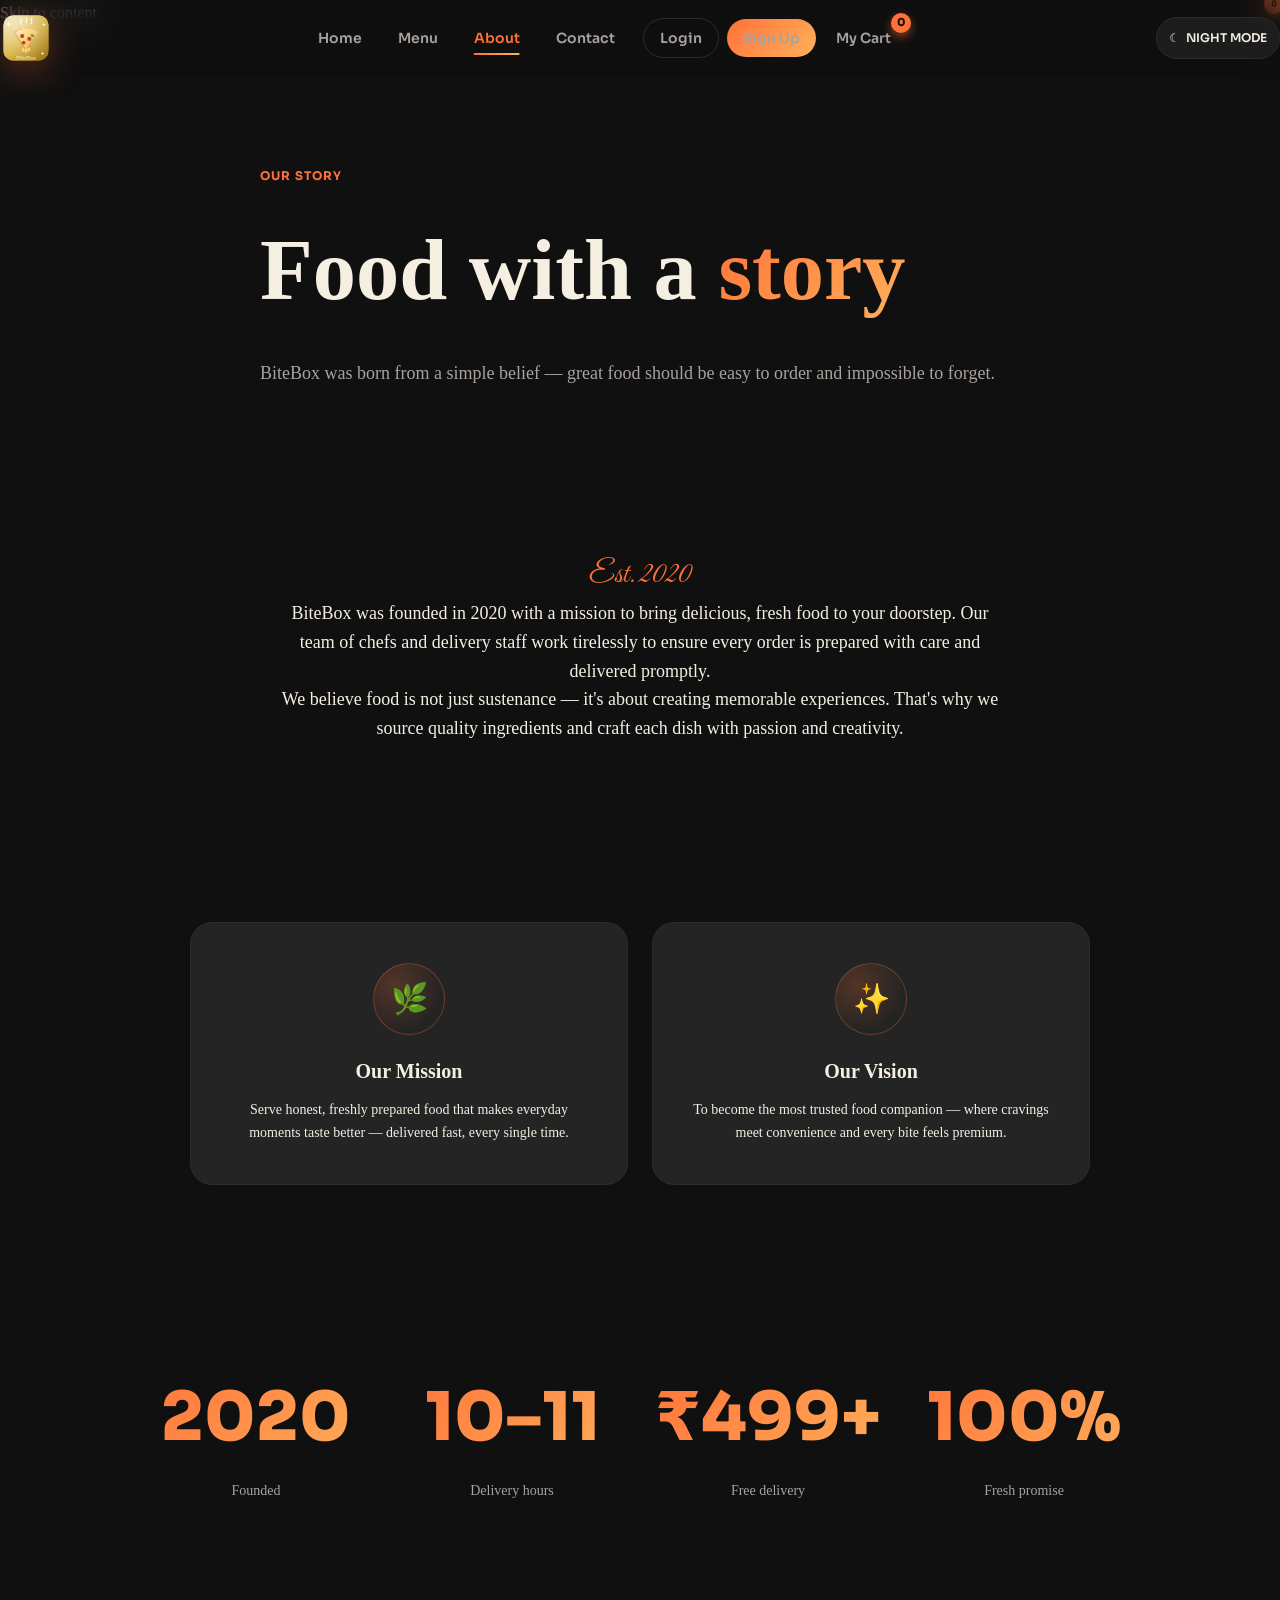
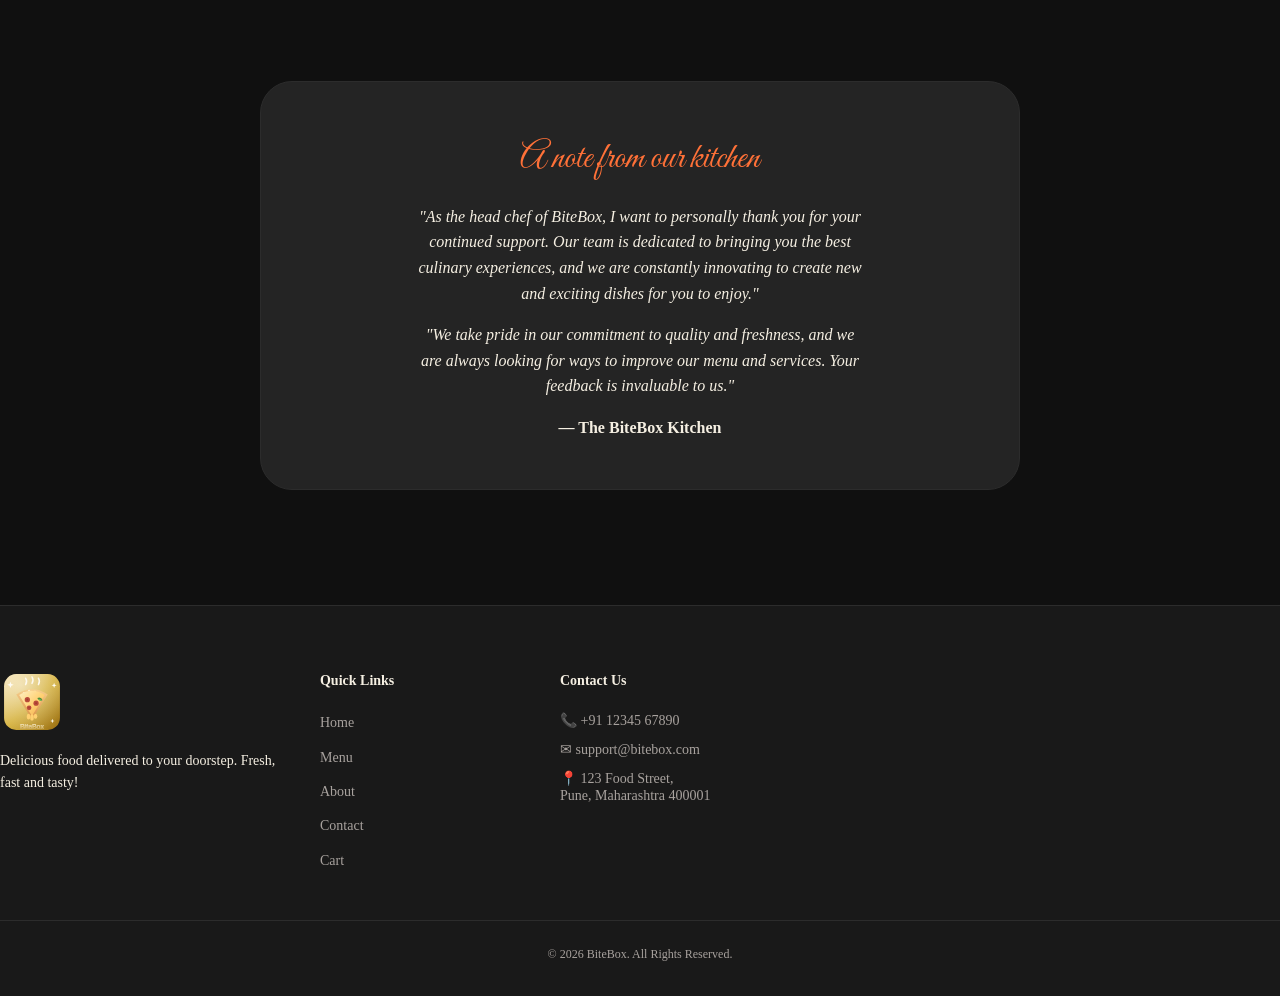
==== commit 83b28b1a: "BiteBox 2.0: full-stack food ordering platform Frontend: premium redesign, modular CSS/JS, cart/chec" ====
--- a/about.html
+++ b/about.html
@@ -1,123 +1,106 @@
 <!DOCTYPE html>
 <html lang="en">
 <head>
-    <meta charset="UTF-8">
-    <meta name="viewport" content="width=device-width, initial-scale=1.0">
-    <title>About Bite Box</title>
-        <link rel="stylesheet" href="./style.css">
-         <link rel="preconnect" href="https://fonts.googleapis.com">
-    <link rel="preconnect" href="https://fonts.gstatic.com" crossorigin>
-    <link href="https://fonts.googleapis.com/css2?family=Great+Vibes&family
-    =Montserrat:wght@400;600;700;800&family=Pacifico&family=Poppins:wght@300;
-    400;500;600;700&display=swap" rel="stylesheet">
+  <meta charset="UTF-8">
+  <meta name="viewport" content="width=device-width, initial-scale=1.0">
+    <link rel="icon" type="image/svg+xml" href="./assets/images/logo.svg">
+    <link rel="icon" type="image/png" sizes="32x32" href="./assets/images/opt/favicon-32.png">
+    <link rel="apple-touch-icon" href="./assets/images/opt/apple-touch-icon.png">
+  <meta name="theme-color" content="#101010">
+  <title>About | BiteBox</title>
+    <meta name="description" content="Learn about BiteBox — our story, fresh ingredients and commitment to great food.">
+  <link rel="preconnect" href="https://fonts.googleapis.com">
+  <link rel="preconnect" href="https://fonts.gstatic.com" crossorigin>
+  <link href="https://fonts.googleapis.com/css2?family=Great+Vibes&family=Inter:wght@400;500;600&family=Sora:wght@600;700;800&display=swap" rel="stylesheet">
+  <link rel="stylesheet" href="./css/reset.css">
+  <link rel="stylesheet" href="./css/variables.css">
+  <link rel="stylesheet" href="./css/home.css">
+  <link rel="stylesheet" href="./css/pages.css">
 
+    <meta property="og:type" content="website">
+    <meta property="og:site_name" content="BiteBox">
+    <meta property="og:title" content="About | BiteBox">
+    <meta property="og:description" content="Learn about BiteBox — our story, fresh ingredients and commitment to great food.">
 </head>
-<body style =  " background-color : rgba(248, 225, 151, 0.938);">
-        
-    <header>
+<body>
+    <a class="skip-link" href="#main">Skip to content</a>
+  <header class="site-header" id="site-header">
+    <div class="nav-inner">
+      <a class="logo" href="index.html" aria-label="BiteBox home"><img src="./assets/images/logo.svg" alt="BiteBox"></a>
+      <nav class="main-nav" id="main-nav" aria-label="Primary">
+        <a href="index.html">Home</a>
+        <a href="menu.html">Menu</a>
+        <a href="about.html" aria-current="page">About</a>
+        <a href="contact.html">Contact</a>
+        <a href="cart.html" class="nav-cart">My Cart</a>
+      </nav>
+      <div class="nav-actions">
+        <button type="button" id="theme-toggle" class="theme-toggle" aria-label="Toggle theme"><span class="theme-icon" aria-hidden="true">☾</span><span class="theme-text">NIGHT</span></button>
+        <button type="button" id="nav-toggle" class="nav-toggle" aria-label="Open menu" aria-expanded="false" aria-controls="main-nav"><span></span><span></span><span></span></button>
+      </div>
+    </div>
+  </header>
 
-        <div class="logo">
-            <img src="./assets/images/logo.png" alt="BiteBox Logo" width="180">
-        </div>
+  <main id="main">
+    <section class="hero page-hero">
+      <div class="page-hero-inner container">
+        <p class="eyebrow">Our story</p>
+        <h1>Food with a <span class="hero-accent">story</span></h1>
+        <p class="page-hero-sub">BiteBox was born from a simple belief — great food should be easy to order and impossible to forget.</p>
+      </div>
+    </section>
 
-        <nav>
-            <a href="index.html">Home</a>
-            |
-            <a href="menu.html">Menu</a>
-            |
-            <a href="about.html">About</a>
-            |
-            <a href="contact.html">Contact</a>
-            |
-            <a href="cart.html">🛒</a>
-             <button type="button" id="theme-toggle" class="theme-toggle">
-    <span class="theme-icon">☀</span>
-    <span class="theme-text">DAY MODE</span>
-</button>
-        </nav>
+    <section class="section">
+      <div class="about-story">
+        <p class="script">Est. 2020</p>
+        <p>BiteBox was founded in 2020 with a mission to bring delicious, fresh food to your doorstep. Our team of chefs and delivery staff work tirelessly to ensure every order is prepared with care and delivered promptly.</p>
+        <p>We believe food is not just sustenance — it's about creating memorable experiences. That's why we source quality ingredients and craft each dish with passion and creativity.</p>
+      </div>
+    </section>
 
-    </header>
-        <h1>About</h1>
+    <section class="section" style="padding-top:0">
+      <div class="mission-grid">
+        <article class="mission-card">
+          <div class="m-icon">🌿</div>
+          <h3>Our Mission</h3>
+          <p>Serve honest, freshly prepared food that makes everyday moments taste better — delivered fast, every single time.</p>
+        </article>
+        <article class="mission-card">
+          <div class="m-icon">✨</div>
+          <h3>Our Vision</h3>
+          <p>To become the most trusted food companion — where cravings meet convenience and every bite feels premium.</p>
+        </article>
+      </div>
+    </section>
+
+    <section class="section" style="padding-top:0">
+      <div class="stats-band">
+        <div class="stat-item"><div class="stat-num">2020</div><div class="stat-label">Founded</div></div>
+        <div class="stat-item"><div class="stat-num">10–11</div><div class="stat-label">Delivery hours</div></div>
+        <div class="stat-item"><div class="stat-num">₹499+</div><div class="stat-label">Free delivery</div></div>
+        <div class="stat-item"><div class="stat-num">100%</div><div class="stat-label">Fresh promise</div></div>
+      </div>
+    </section>
+
+    <section class="section" style="padding-top:0">
+      <div class="chef-note">
+        <span class="script">A note from our kitchen</span>
+        <p><em>"As the head chef of BiteBox, I want to personally thank you for your continued support. Our team is dedicated to bringing you the best culinary experiences, and we are constantly innovating to create new and exciting dishes for you to enjoy."</em></p>
+        <p><em>"We take pride in our commitment to quality and freshness, and we are always looking for ways to improve our menu and services. Your feedback is invaluable to us."</em></p>
+        <p><strong>— The BiteBox Kitchen</strong></p>
+      </div>
+    </section>
+  </main>
+
+  <footer class="site-footer">
+    <div class="footer-inner">
+      <div class="footer-brand"><img src="./assets/images/logo.svg" alt="BiteBox Logo"><p>Delicious food delivered to your doorstep. Fresh, fast and tasty!</p></div>
+      <div class="footer-col"><h3>Quick Links</h3><a href="index.html">Home</a><a href="menu.html">Menu</a><a href="about.html">About</a><a href="contact.html">Contact</a><a href="cart.html">Cart</a></div>
+      <div class="footer-col"><h3>Contact Us</h3><p>📞 +91 12345 67890</p><p>✉ support@bitebox.com</p><p>📍 123 Food Street,<br>Pune, Maharashtra 400001</p></div>
     </div>
-</section>
-<section id="story">
-    <h2>Our Story</h2>
-     <p> Serving Happiness Since 2016 </p>
-    <article>
-        <img src="./assets/images/restaurent.png" width="600">
+    <div class="footer-bottom">© 2026 BiteBox. All Rights Reserved.</div>
+  </footer>
 
-        <div>
-            <h3>Every Meal Has A Story</h3>
-            <p> BiteBox was founded with a simple goal —
-                to serve fresh, delicious food using quality
-                ingredients and authentic recipes.
-            </p>
-
-            <p> What started as a small kitchen has now
-                grown into a trusted food destination loved
-                by thousands of happy customers.
-            </p>
-        </div>
-    </article>
-</section>
-<section id="mission-vision">
-    <h2>Our Mission & Vision</h2>
-    <div>
-        <article>
-            <h3>Our Mission</h3>
-            <p> To serve fresh, delicious, and high-quality meals
-                prepared with the finest ingredients while providing
-                exceptional customer service and memorable dining
-                experiences.
-            </p>
-        </article>
-        <article>
-            <h3>Our Vision</h3>
-            <p> To become the most trusted and loved restaurant by
-                continuously delivering innovative flavors, outstanding
-                hospitality, and a welcoming environment for every guest.
-            </p>
-        </article>
-    </div>
-</section>
-  <header><nav>
-
-</header>
-  
+  <script src="./file.js" defer></script>
 </body>
-<h2><hr>
-   <em> Our Moto is to provide the best food experience to our customers.</em>
-<hr></h2>
-<p>
-<strong> <h1><sub>We</h1></strong></sub> </h1></strong>are a team of passionate food lovers dedicated to bringing you the best culinary experiences.
- Our mission is to provide high-quality, delicious meals that satisfy your cravings and leave you wanting more.</strong>
-<p>We believe in using fresh ingredients, innovative recipes, and exceptional service to create memorable dining experiences for our customers. 
-</p >
-<section id="statistics">
-    <h2>Restaurant Statistics</h2>
-    <div>
-        <article>
-            <img src="./assets/images/10exp.png">
-            <h3>10+</h3>
-            <p>Years of Experience</p>
-        </article>
-        <article>
-            <img src="./assets/images/happycustomer.png" alt=customers height="100px" width="1000px">
-            <h3>50K+</h3>
-            <p>Happy Customers</p>
-        </article>
-        <article>
-            <img src="./assets/images/dishes.png">
-            <h3>100+</h3>
-            <p>Delicious Dishes</p>
-        </article>
-        <article>
-            <img src="./assets/images/exp.png">
-            <h3>25+</h3>
-            <p>Expert Chefs</p>
-        </article>
-    </div>
-</section>
-<script src="./file.js" defer></script>
-</body>
-</html>+</html>
--- a/css/variables.css
+++ b/css/variables.css
@@ -0,0 +1,163 @@
+/* =========================================================
+   BiteBox 2.0 — Design Tokens
+   Single source of truth for colors, type, spacing, radii,
+   shadows, motion, z-index and layout widths.
+   ========================================================= */
+
+:root{
+    /* ---- Brand palette (BiteBox 2.0 dark-first) ---- */
+    --color-bg:#101010;
+    --color-surface:#191919;
+    --color-card:#242424;
+    --color-ink:#f5efe2;
+    --color-muted:#a8a29e;
+    --color-line:#2c2c2c;
+    --color-primary:#ff7138;
+    --color-primary-dark:#e05f24;
+    --color-secondary:#ffb15c;
+    --color-cream:#fff4e8;
+    --color-accent:#ffb15c;
+    --color-danger:#e0645a;
+    --color-success:#6fbf73;
+
+    /* Brand gradient (primary CTA) */
+    --gradient-brand:linear-gradient(135deg,var(--color-primary) 0%,var(--color-secondary) 100%);
+    --gradient-surface:linear-gradient(180deg,var(--color-surface) 0%,var(--color-bg) 100%);
+
+    /* ---- Typography ---- */
+    --font-display:"Sora","Poppins",system-ui,-apple-system,"Segoe UI",sans-serif;
+    --font-body:"Inter","Poppins",system-ui,-apple-system,"Segoe UI",sans-serif;
+    --font-script:"Great Vibes","Pacifico",cursive;
+
+    --text-xs:.75rem;
+    --text-sm:.875rem;
+    --text-base:1rem;
+    --text-lg:1.125rem;
+    --text-xl:1.25rem;
+    --text-2xl:1.5rem;
+    --text-3xl:1.875rem;
+    --text-4xl:2.25rem;
+    --text-5xl:clamp(2.4rem,6vw,4.2rem);
+    --text-hero:clamp(2.6rem,7vw,5.4rem);
+
+    --weight-regular:400;
+    --weight-medium:500;
+    --weight-semibold:600;
+    --weight-bold:700;
+    --weight-extrabold:800;
+
+    --leading-tight:1.08;
+    --leading-snug:1.22;
+    --leading-normal:1.6;
+    --tracking-tight:-.03em;
+    --tracking-wide:.08em;
+
+    /* ---- Spacing (4px base) ---- */
+    --space-1:4px;
+    --space-2:8px;
+    --space-3:12px;
+    --space-4:16px;
+    --space-5:20px;
+    --space-6:24px;
+    --space-8:32px;
+    --space-10:40px;
+    --space-12:48px;
+    --space-16:64px;
+    --space-20:80px;
+    --space-24:96px;
+    --space-section:clamp(56px,9vw,120px);
+
+    /* ---- Radius ---- */
+    --radius-sm:8px;
+    --radius-md:14px;
+    --radius-lg:22px;
+    --radius-xl:32px;
+    --radius-pill:999px;
+
+    /* ---- Shadows (dark-tuned) ---- */
+    --shadow-sm:0 4px 14px rgba(0,0,0,.28);
+    --shadow-md:0 14px 34px rgba(0,0,0,.34);
+    --shadow-lg:0 28px 64px rgba(0,0,0,.42);
+    --shadow-brand:0 14px 34px rgba(255,113,56,.28);
+    --shadow-gold:0 14px 34px rgba(255,177,92,.22);
+
+    /* ---- Motion ---- */
+    --transition-fast:150ms ease;
+    --transition-base:250ms ease;
+    --transition-slow:450ms cubic-bezier(.22,.8,.24,1);
+    --ease-out:cubic-bezier(.22,.8,.24,1);
+
+    /* ---- Z-index scale ---- */
+    --z-base:0;
+    --z-dropdown:100;
+    --z-sticky:200;
+    --z-header:300;
+    --z-modal:500;
+    --z-toast:900;
+
+    /* ---- Layout ---- */
+    --container-sm:720px;
+    --container-md:1080px;
+    --container-lg:1240px;
+    --header-height:76px;
+    --gutter:clamp(16px,4vw,40px);
+
+    /* ---- Breakpoints (reference values for media queries) ---- */
+    --bp-mobile:768px;
+    --bp-tablet:1199px;
+    --bp-desktop:1200px;
+}
+
+/* =========================================================
+   Light theme override — preserves the existing light/dark
+   toggle (body.dark-theme is toggled by file.js).
+   When .dark-theme is absent these light tokens apply.
+   ========================================================= */
+body:not(.dark-theme){
+    --color-bg:#faf6ec;
+    --color-surface:#fffdf7;
+    --color-card:#fffdf7;
+    --color-ink:#2f2a22;
+    --color-muted:#7a7264;
+    --color-line:#e7dcc4;
+    --color-primary:#c19a3f;
+    --color-primary-dark:#8a6514;
+    --color-secondary:#d4af37;
+    --color-cream:#fff4e8;
+    --color-accent:#ff7138;
+    --color-danger:#b94a3a;
+    --color-success:#3f7d4e;
+
+    --gradient-brand:linear-gradient(135deg,#d9b45b 0%,#c19a3f 60%,#8a6514 100%);
+    --gradient-surface:linear-gradient(180deg,#fffdf7 0%,#faf6ec 100%);
+
+    --shadow-sm:0 4px 14px rgba(90,70,30,.10);
+    --shadow-md:0 14px 34px rgba(90,70,30,.14);
+    --shadow-lg:0 28px 64px rgba(90,70,30,.18);
+    --shadow-brand:0 14px 34px rgba(193,154,63,.30);
+    --shadow-gold:0 14px 34px rgba(212,175,55,.28);
+}
+
+/* Dark theme — explicit reaffirmation of the brand tokens.
+   Keeps the selector contract used by file.js. */
+body.dark-theme{
+    --color-bg:#101010;
+    --color-surface:#191919;
+    --color-card:#242424;
+    --color-ink:#f5efe2;
+    --color-muted:#a8a29e;
+    --color-line:#2c2c2c;
+    --color-primary:#ff7138;
+    --color-primary-dark:#e05f24;
+    --color-secondary:#ffb15c;
+    --color-cream:#fff4e8;
+    --gradient-brand:linear-gradient(135deg,#ff7138 0%,#ffb15c 100%);
+    --gradient-surface:linear-gradient(180deg,#191919 0%,#101010 100%);
+    background:var(--color-bg);
+    color:var(--color-ink);
+}
+
+body:not(.dark-theme){
+    background:var(--color-bg);
+    color:var(--color-ink);
+}
--- a/css/home.css
+++ b/css/home.css
@@ -0,0 +1,444 @@
+/* =========================================================
+   BiteBox 2.0 — Homepage (cinematic)
+   Dark-first food-tech identity. Uses variables.css tokens.
+   ========================================================= */
+
+/* ---------- Shared bits ---------- */
+.container{ width:min(100% - (var(--gutter)*2),var(--container-lg)); margin-inline:auto; }
+.section{ padding-block:var(--space-section); }
+.section-head{ max-width:640px; margin:0 auto var(--space-12); text-align:center; }
+.section-head .eyebrow{ margin-bottom:var(--space-3); }
+.section-head h2{ margin-bottom:var(--space-4); }
+.section-head p{ margin:0; }
+.section-cta{ text-align:center; margin-top:var(--space-10); }
+
+.eyebrow{
+    font-family:var(--font-display); font-size:var(--text-xs); font-weight:var(--weight-bold);
+    letter-spacing:var(--tracking-wide); text-transform:uppercase; color:var(--color-primary);
+}
+.sr-only{ position:absolute; width:1px; height:1px; padding:0; margin:-1px; overflow:hidden; clip:rect(0 0 0 0); white-space:nowrap; border:0; }
+
+/* ---------- Buttons ---------- */
+.btn{
+    display:inline-flex; align-items:center; justify-content:center; gap:var(--space-2);
+    font-family:var(--font-display); font-weight:var(--weight-semibold); font-size:var(--text-sm);
+    padding:var(--space-3) var(--space-6); border-radius:var(--radius-pill);
+    transition:transform var(--transition-fast),box-shadow var(--transition-fast),background var(--transition-fast),color var(--transition-fast);
+    will-change:transform;
+}
+.btn:active{ transform:translateY(1px) scale(.98); }
+.btn-primary{
+    background:var(--gradient-brand); color:#1a1208;
+    box-shadow:var(--shadow-brand);
+}
+.btn-primary:hover{ transform:translateY(-2px); box-shadow:0 18px 40px rgba(255,113,56,.4); color:#1a1208; }
+.btn-ghost{
+    border:1px solid var(--color-line); color:var(--color-ink);
+    background:color-mix(in srgb,var(--color-card) 60%,transparent);
+}
+.btn-ghost:hover{ border-color:var(--color-primary); color:var(--color-primary); transform:translateY(-2px); }
+.btn-sm{ padding:var(--space-2) var(--space-4); font-size:var(--text-xs); }
+.btn-light{ background:var(--color-cream); color:#3a2a10; }
+.btn-light:hover{ transform:translateY(-2px); box-shadow:var(--shadow-lg); color:#3a2a10; }
+.btn.is-added{ background:var(--color-success); color:#0d1f10; }
+
+/* ---------- Header / nav ---------- */
+.site-header{
+    position:fixed; inset:0 0 auto 0; z-index:var(--z-header);
+    background:color-mix(in srgb,var(--color-bg) 55%,transparent);
+    -webkit-backdrop-filter:blur(16px); backdrop-filter:blur(16px);
+    border-bottom:1px solid transparent;
+    transition:background var(--transition-base),border-color var(--transition-base),box-shadow var(--transition-base);
+}
+.site-header.scrolled{
+    background:color-mix(in srgb,var(--color-bg) 86%,transparent);
+    border-bottom-color:var(--color-line);
+    box-shadow:var(--shadow-md);
+}
+.nav-inner{
+    display:flex; align-items:center; justify-content:space-between; gap:var(--space-4);
+    min-height:76px; padding-block:var(--space-3);
+}
+.logo{ display:inline-flex; align-items:center; flex:0 0 auto; }
+.logo img{ height:52px; width:auto; filter:drop-shadow(0 8px 18px rgba(255,113,56,.35)); transition:transform var(--transition-base); }
+.logo:hover img{ transform:translateY(-2px) scale(1.04) rotate(-2deg); }
+
+.main-nav{ display:flex; align-items:center; gap:var(--space-1); list-style:none; margin:0; padding:0; }
+.main-nav a{
+    position:relative; display:inline-flex; align-items:center; gap:6px;
+    padding:var(--space-2) var(--space-4); border-radius:var(--radius-pill);
+    font-family:var(--font-display); font-size:var(--text-sm); font-weight:var(--weight-semibold);
+    color:var(--color-muted); transition:color var(--transition-fast),background var(--transition-fast);
+}
+.main-nav a::after{
+    content:""; position:absolute; left:50%; bottom:2px; width:0; height:2px;
+    background:var(--gradient-brand); border-radius:2px; transform:translateX(-50%);
+    transition:width var(--transition-base);
+}
+.main-nav a:hover{ color:var(--color-ink); }
+.main-nav a:hover::after{ width:60%; }
+.main-nav a[aria-current="page"]{ color:var(--color-primary); }
+.main-nav a[aria-current="page"]::after{ width:60%; }
+
+/* Injected auth links (file.js) */
+.auth-nav{ display:flex; align-items:center; gap:var(--space-2); margin-left:var(--space-2); }
+.auth-sep{ display:none; }
+.auth-link{
+    padding:var(--space-2) var(--space-4); border-radius:var(--radius-pill);
+    font-family:var(--font-display); font-size:var(--text-xs); font-weight:var(--weight-semibold);
+    border:1px solid var(--color-line); color:var(--color-muted); transition:all var(--transition-fast);
+}
+.auth-link:hover{ color:var(--color-primary); border-color:var(--color-primary); }
+.auth-signup{ background:var(--gradient-brand); border:none; color:#1a1208; }
+
+.nav-actions{ display:flex; align-items:center; gap:var(--space-2); }
+.icon-btn,.theme-toggle,.nav-toggle{
+    display:inline-flex; align-items:center; justify-content:center; gap:6px;
+    min-width:42px; height:42px; padding:0 var(--space-3);
+    border-radius:var(--radius-pill); border:1px solid var(--color-line);
+    background:color-mix(in srgb,var(--color-card) 70%,transparent);
+    color:var(--color-ink); font-family:var(--font-display); font-size:var(--text-xs); font-weight:var(--weight-semibold);
+    transition:all var(--transition-fast); cursor:pointer;
+}
+.icon-btn:hover,.theme-toggle:hover{ border-color:var(--color-primary); color:var(--color-primary); transform:translateY(-1px); }
+.audio-icon{ font-size:15px; line-height:1; }
+#audio-toggle[aria-pressed="false"] .audio-icon{ opacity:.45; }
+
+/* Cart badge (auto-appended by file.js) */
+.cart-count-badge{
+    position:absolute; top:-6px; right:-4px; min-width:20px; height:20px; padding:0 5px;
+    display:inline-flex; align-items:center; justify-content:center;
+    background:var(--color-primary); color:#1a1208;
+    font-size:11px; font-weight:800; border-radius:var(--radius-pill);
+    box-shadow:0 4px 10px rgba(255,113,56,.5);
+}
+.nav-cart{ position:relative; }
+
+/* Hamburger */
+.nav-toggle{ display:none; flex-direction:column; gap:5px; padding:0; }
+.nav-toggle span{ display:block; width:20px; height:2px; background:var(--color-ink); border-radius:2px; transition:transform var(--transition-base),opacity var(--transition-base); }
+.nav-toggle[aria-expanded="true"] span:nth-child(1){ transform:translateY(7px) rotate(45deg); }
+.nav-toggle[aria-expanded="true"] span:nth-child(2){ opacity:0; }
+.nav-toggle[aria-expanded="true"] span:nth-child(3){ transform:translateY(-7px) rotate(-45deg); }
+
+/* ---------- Hero ---------- */
+.hero{
+    position:relative; overflow:hidden;
+    padding:calc(var(--header-height) + var(--space-16)) 0 var(--space-24);
+    min-height:92vh; display:flex; align-items:center;
+}
+.hero-inner{
+    display:grid; grid-template-columns:1.05fr .95fr; gap:var(--space-12);
+    align-items:center; position:relative; z-index:2;
+}
+.hero-copy h1{
+    font-size:var(--text-hero); margin:var(--space-4) 0 var(--space-5);
+    line-height:var(--leading-tight);
+}
+.hero-accent{
+    background:var(--gradient-brand); -webkit-background-clip:text; background-clip:text;
+    color:transparent;
+}
+.hero-sub{ font-size:var(--text-lg); color:var(--color-muted); max-width:46ch; margin-bottom:var(--space-8); }
+.hero-actions{ display:flex; flex-wrap:wrap; gap:var(--space-4); margin-bottom:var(--space-8); }
+.trust-row{ display:flex; flex-wrap:wrap; gap:var(--space-3) var(--space-6); list-style:none; padding:0; margin:0; }
+.trust-row li{ font-size:var(--text-sm); font-weight:var(--weight-medium); color:var(--color-muted); }
+.trust-row li::first-letter{ color:var(--color-primary); font-weight:var(--weight-bold); }
+
+.hero-glow{
+    position:absolute; inset:auto -10% -30% -10%; height:60%; z-index:1;
+    background:radial-gradient(closest-side,rgba(255,113,56,.22),transparent 70%);
+    filter:blur(10px); pointer-events:none;
+}
+
+/* 3D stage */
+.hero-visual{ perspective:1200px; }
+.hero-stage{
+    position:relative; aspect-ratio:1/1; max-width:560px; margin-inline:auto;
+    transform-style:preserve-3d;
+    transform:rotateX(var(--rx,0deg)) rotateY(var(--ry,0deg)) translateY(var(--py,0px));
+    transition:transform .35s var(--ease-out);
+    animation:stageIn 1s var(--ease-out) both;
+}
+.hero-ring{
+    position:absolute; inset:0; border-radius:50%;
+    border:1px solid color-mix(in srgb,var(--color-primary) 30%,transparent);
+}
+.ring-1{ transform:translateZ(-60px) scale(.92); animation:spin 40s linear infinite; border-style:dashed; }
+.ring-2{ inset:9%; transform:translateZ(-30px); border-color:color-mix(in srgb,var(--color-secondary) 35%,transparent); }
+.ring-3{ inset:18%; transform:translateZ(10px); border-style:dotted; opacity:.6; animation:spin 55s linear infinite reverse; }
+.hero-plate{
+    position:absolute; inset:24%; border-radius:50%; overflow:hidden;
+    border:3px solid color-mix(in srgb,var(--color-secondary) 55%,transparent);
+    box-shadow:0 30px 80px rgba(0,0,0,.55),0 0 0 12px rgba(255,177,92,.06),0 0 90px rgba(255,113,56,.25);
+    transform:translateZ(60px);
+    animation:floaty 7s ease-in-out infinite;
+}
+.hero-plate img{ width:100%; height:100%; object-fit:cover; }
+
+.float-item{
+    position:absolute; width:clamp(56px,9%,84px); height:auto;
+    filter:drop-shadow(0 14px 22px rgba(0,0,0,.5));
+    animation:floaty var(--fd,6s) ease-in-out infinite;
+    animation-delay:var(--fdel,0s);
+    transform:translateZ(var(--fz,90px));
+}
+.f1{ top:6%; left:8%; --fz:110px; --fd:6.5s; }
+.f2{ top:14%; right:6%; --fz:120px; --fd:7.5s; --fdel:-1s; }
+.f3{ bottom:16%; left:2%; --fz:100px; --fd:8s; --fdel:-2s; }
+.f4{ bottom:8%; right:12%; --fz:105px; --fd:6s; --fdel:-.5s; }
+.f5{ top:44%; left:-4%; --fz:80px; --fd:7s; --fdel:-3s; }
+.f6{ top:40%; right:-3%; --fz:70px; --fd:8.5s; --fdel:-1.5s; }
+
+/* Entrance */
+.reveal-hero{ opacity:0; transform:translateY(26px); animation:heroIn .9s var(--ease-out) forwards; animation-delay:var(--d,0s); }
+.d1{ --d:.15s; } .d2{ --d:.3s; } .d3{ --d:.45s; } .d4{ --d:.6s; }
+@keyframes heroIn{ to{ opacity:1; transform:none; } }
+@keyframes stageIn{ from{ opacity:0; transform:scale(.85) translateY(40px); } to{ opacity:1; } }
+@keyframes floaty{ 0%,100%{ transform:translateY(0) rotate(-2deg); } 50%{ transform:translateY(-16px) rotate(2deg); } }
+@keyframes spin{ to{ transform:rotate(360deg); } }
+.ring-1,.ring-3{ transform-origin:center; }
+
+/* ---------- Marquee ---------- */
+.marquee{
+    overflow:hidden; padding:var(--space-5) 0;
+    border-block:1px solid var(--color-line);
+    background:color-mix(in srgb,var(--color-surface) 70%,transparent);
+}
+.marquee-track{
+    display:flex; width:max-content; gap:var(--space-8);
+    font-family:var(--font-display); font-weight:var(--weight-bold);
+    font-size:var(--text-sm); letter-spacing:var(--tracking-wide); text-transform:uppercase;
+    color:var(--color-muted); white-space:nowrap;
+    animation:marquee 28s linear infinite;
+}
+.marquee-track span{ color:var(--color-primary); }
+@keyframes marquee{ to{ transform:translateX(-50%); } }
+
+/* ---------- Grids ---------- */
+.grid{ display:grid; gap:var(--space-6); }
+.grid-dishes{ grid-template-columns:repeat(4,1fr); }
+.grid-cats{ grid-template-columns:repeat(4,1fr); }
+.grid-features{ grid-template-columns:repeat(4,1fr); }
+.grid-reviews{ grid-template-columns:repeat(3,1fr); }
+
+/* ---------- Food cards ---------- */
+.food-card{
+    background:var(--color-card); border:1px solid var(--color-line);
+    border-radius:var(--radius-lg); overflow:hidden;
+    display:flex; flex-direction:column;
+    transition:border-color var(--transition-base),box-shadow var(--transition-base);
+}
+.food-card:hover{ border-color:color-mix(in srgb,var(--color-primary) 45%,transparent); box-shadow:var(--shadow-lg); }
+.food-media{ aspect-ratio:4/3; overflow:hidden; background:var(--color-surface); }
+.food-media img{ width:100%; height:100%; object-fit:cover; transition:transform .7s var(--ease-out); }
+.food-card:hover .food-media img{ transform:scale(1.1) rotate(2deg); }
+.food-body{ padding:var(--space-5); display:flex; flex-direction:column; gap:var(--space-3); flex:1; }
+.food-top{ display:flex; align-items:flex-start; justify-content:space-between; gap:var(--space-3); }
+.food-top h3{ margin:0; font-size:var(--text-lg); }
+.rating{ font-size:var(--text-xs); color:var(--color-secondary); white-space:nowrap; }
+.rating small{ color:var(--color-muted); }
+.food-body p{ margin:0; font-size:var(--text-sm); flex:1; }
+.food-foot{ display:flex; align-items:center; justify-content:space-between; gap:var(--space-3); }
+.price{ font-family:var(--font-display); font-size:var(--text-xl); color:var(--color-primary); }
+
+/* ---------- Category cards ---------- */
+.category-card{
+    display:flex; flex-direction:column; align-items:center; gap:var(--space-4);
+    padding:var(--space-8) var(--space-4); text-align:center;
+    background:var(--color-card); border:1px solid var(--color-line);
+    border-radius:var(--radius-lg); color:var(--color-ink);
+    font-family:var(--font-display); font-weight:var(--weight-semibold); font-size:var(--text-sm);
+    transition:all var(--transition-base);
+}
+.category-card img{ width:72px; height:72px; object-fit:contain; filter:drop-shadow(0 10px 16px rgba(0,0,0,.35)); transition:transform var(--transition-base); }
+.category-card:hover{ transform:translateY(-6px); border-color:var(--color-primary); box-shadow:var(--shadow-brand); }
+.category-card:hover img{ transform:scale(1.12) rotate(-4deg); }
+
+/* ---------- Feature cards ---------- */
+.feature-card{
+    background:var(--color-card); border:1px solid var(--color-line);
+    border-radius:var(--radius-lg); padding:var(--space-8) var(--space-6);
+    text-align:center; transition:border-color var(--transition-base),box-shadow var(--transition-base);
+}
+.feature-card:hover{ border-color:color-mix(in srgb,var(--color-primary) 45%,transparent); box-shadow:var(--shadow-md); }
+.feature-icon{
+    width:84px; height:84px; margin:0 auto var(--space-5); border-radius:50%;
+    display:flex; align-items:center; justify-content:center;
+    background:radial-gradient(circle at 30% 30%,color-mix(in srgb,var(--color-primary) 22%,transparent),transparent 70%);
+    border:1px solid color-mix(in srgb,var(--color-primary) 30%,transparent);
+}
+.feature-icon img{ width:44px; height:44px; object-fit:contain; }
+.feature-card h3{ font-size:var(--text-base); margin-bottom:var(--space-3); }
+.feature-card p{ margin:0; font-size:var(--text-sm); }
+
+/* ---------- Offer ---------- */
+.offer{
+    margin:var(--space-8) auto; max-width:var(--container-lg);
+    border-radius:var(--radius-xl); padding:var(--space-16) var(--space-8);
+    text-align:center; color:#241503;
+    background:var(--gradient-brand);
+    box-shadow:var(--shadow-brand);
+    position:relative; overflow:hidden;
+}
+.offer::before{
+    content:""; position:absolute; inset:0;
+    background:radial-gradient(circle at 20% 0%,rgba(255,255,255,.35),transparent 45%),
+               radial-gradient(circle at 85% 100%,rgba(0,0,0,.18),transparent 50%);
+    pointer-events:none;
+}
+.offer-inner{ position:relative; }
+.offer h2{ color:#241503; margin:var(--space-2) 0 var(--space-4); font-size:var(--text-4xl); }
+.offer .eyebrow{ color:#5a3a08; }
+.offer-sub{ font-size:var(--text-lg); color:#3a2408; margin-bottom:var(--space-2); }
+.offer-code{ font-size:var(--text-xl); letter-spacing:.14em; margin-bottom:var(--space-8); }
+
+/* ---------- Reviews ---------- */
+.review-card{
+    background:var(--color-card); border:1px solid var(--color-line);
+    border-radius:var(--radius-lg); padding:var(--space-8) var(--space-6);
+    text-align:center;
+}
+.review-avatar{
+    width:72px; height:72px; border-radius:50%; object-fit:cover; margin:0 auto var(--space-4);
+    border:2px solid var(--color-primary);
+}
+.review-card h3{ font-size:var(--text-base); margin-bottom:var(--space-3); }
+.review-card p{ font-size:var(--text-sm); font-style:italic; margin-bottom:var(--space-4); }
+
+/* ---------- Video reel ---------- */
+.reel{ padding:0 var(--gutter) var(--space-section); }
+.reel-frame{
+    max-width:var(--container-lg); margin-inline:auto; border-radius:var(--radius-xl); overflow:hidden;
+    border:1px solid var(--color-line); box-shadow:var(--shadow-lg);
+}
+.reel-frame video{ width:100%; height:auto; display:block; }
+
+/* ---------- Newsletter ---------- */
+.newsletter{ padding-block:var(--space-16); }
+.newsletter-inner{
+    position:relative; display:grid; grid-template-columns:1.2fr auto auto; gap:var(--space-10);
+    align-items:center; padding:var(--space-12);
+    background:var(--color-card); border:1px solid var(--color-line); border-radius:var(--radius-xl);
+    overflow:hidden;
+}
+.newsletter-inner::before{
+    content:""; position:absolute; inset:0;
+    background:radial-gradient(circle at 0% 0%,rgba(255,113,56,.12),transparent 45%);
+    pointer-events:none;
+}
+.newsletter-copy{ position:relative; }
+.newsletter-copy h2{ font-size:var(--text-3xl); margin-bottom:var(--space-3); }
+.newsletter-copy p{ margin:0; }
+.newsletter-form{
+    position:relative; display:flex; gap:var(--space-2); flex:0 1 380px;
+}
+.newsletter-form input{
+    flex:1; min-width:0; padding:var(--space-3) var(--space-5);
+    border-radius:var(--radius-pill); border:1px solid var(--color-line);
+    background:var(--color-bg); color:var(--color-ink);
+    font-size:var(--text-sm); outline:none;
+    transition:border-color var(--transition-fast);
+}
+.newsletter-form input:focus{ border-color:var(--color-primary); }
+.newsletter-img{ position:relative; width:140px; height:96px; object-fit:cover; border-radius:var(--radius-md); }
+
+/* ---------- Footer ---------- */
+.site-footer{
+    background:var(--color-surface); border-top:1px solid var(--color-line);
+    padding:var(--space-16) 0 var(--space-8);
+}
+.footer-inner{
+    display:grid; grid-template-columns:1.4fr 1fr 1fr 1.2fr 1fr; gap:var(--space-10);
+    margin-bottom:var(--space-12);
+}
+.footer-brand img{ height:64px; width:auto; margin-bottom:var(--space-4); }
+.footer-brand p{ font-size:var(--text-sm); margin-bottom:var(--space-5); }
+.socials{ display:flex; gap:var(--space-3); }
+.socials a{ display:inline-flex; transition:transform var(--transition-fast); }
+.socials a:hover{ transform:translateY(-3px) scale(1.08); }
+.socials img{ width:34px; height:34px; }
+.footer-col{ display:flex; flex-direction:column; gap:var(--space-3); font-size:var(--text-sm); color:var(--color-muted); }
+.footer-col h3{ font-size:var(--text-sm); color:var(--color-ink); margin-bottom:var(--space-2); }
+.footer-col a{ color:var(--color-muted); transition:color var(--transition-fast); }
+.footer-col a:hover{ color:var(--color-primary); }
+.footer-col p{ margin:0; line-height:var(--leading-snug); }
+.payments{ display:flex; gap:var(--space-3); flex-wrap:wrap; }
+.payments img{ height:34px; width:auto; border-radius:6px; background:var(--color-card); padding:4px; }
+.footer-bottom{
+    padding-top:var(--space-6); border-top:1px solid var(--color-line);
+    text-align:center; font-size:var(--text-xs); color:var(--color-muted);
+}
+
+/* ---------- Reveal (driven by file.js) ---------- */
+.reveal{
+    opacity:0; transform:translateY(34px);
+    transition:opacity .8s var(--ease-out),transform .8s var(--ease-out);
+    transition-delay:var(--reveal-delay,0s);
+}
+.reveal.is-visible{ opacity:1; transform:none; }
+
+/* ---------- Toast ---------- */
+.bitebox-status{
+    position:fixed; left:50%; bottom:28px; transform:translate(-50%,20px);
+    z-index:var(--z-toast); padding:var(--space-3) var(--space-6);
+    background:var(--color-card); color:var(--color-ink);
+    border:1px solid color-mix(in srgb,var(--color-primary) 40%,transparent);
+    border-radius:var(--radius-pill); font-size:var(--text-sm); font-weight:var(--weight-medium);
+    box-shadow:var(--shadow-lg); opacity:0; pointer-events:none;
+    transition:opacity .3s,transform .3s;
+}
+.bitebox-status.visible{ opacity:1; transform:translate(-50%,0); }
+
+/* ---------- Light theme adjustments ---------- */
+body:not(.dark-theme) .btn-primary{ color:#fffdf7; }
+body:not(.dark-theme) .offer{ color:#2f2410; }
+body:not(.dark-theme) .offer h2,body:not(.dark-theme) .offer-sub,body:not(.dark-theme) .offer-code{ color:#2f2410; }
+body:not(.dark-theme) .offer .eyebrow{ color:#5a3a08; }
+
+/* ---------- Responsive ---------- */
+@media (max-width:1199px){
+    .grid-dishes,.grid-cats,.grid-features{ grid-template-columns:repeat(2,1fr); }
+    .grid-reviews{ grid-template-columns:repeat(2,1fr); }
+    .footer-inner{ grid-template-columns:repeat(3,1fr); }
+}
+@media (max-width:900px){
+    .hero-inner{ grid-template-columns:1fr; gap:var(--space-10); }
+    .hero-visual{ order:-1; max-width:420px; }
+    .hero{ padding-top:calc(var(--header-height) + var(--space-8)); min-height:auto; }
+    .main-nav{
+        position:absolute; top:100%; left:0; right:0;
+        flex-direction:column; align-items:stretch; gap:var(--space-1);
+        padding:var(--space-4) var(--gutter) var(--space-6);
+        background:color-mix(in srgb,var(--color-bg) 96%,transparent);
+        border-bottom:1px solid var(--color-line);
+        opacity:0; visibility:hidden; transform:translateY(-8px);
+        transition:opacity var(--transition-base),transform var(--transition-base),visibility var(--transition-base);
+    }
+    .main-nav a{ justify-content:center; padding:var(--space-3); }
+    .site-header.nav-open .main-nav{ opacity:1; visibility:visible; transform:none; }
+    .auth-nav{ flex-direction:column; margin:var(--space-2) 0 0; }
+    .nav-toggle{ display:inline-flex; }
+    .theme-text{ display:none; }
+    .newsletter-inner{ grid-template-columns:1fr; text-align:center; }
+    .newsletter-form{ flex-direction:column; flex:none; }
+    .newsletter-img{ display:none; }
+    .footer-inner{ grid-template-columns:repeat(2,1fr); }
+}
+@media (max-width:767px){
+    .grid-dishes,.grid-cats,.grid-features,.grid-reviews{ grid-template-columns:1fr; }
+    .hero-actions .btn{ width:100%; }
+    .trust-row{ justify-content:center; }
+    .footer-inner{ grid-template-columns:1fr; gap:var(--space-8); }
+    .float-item{ display:none; }
+    .hero-plate{ inset:30%; }
+    .reel{ padding-inline:var(--space-4); }
+}
+
+/* ---------- Reduced motion ---------- */
+@media (prefers-reduced-motion:reduce){
+    .reveal{ transition:none; opacity:1; transform:none; }
+    .hero-stage,.float-item,.marquee-track,.ring-1,.ring-3{ animation:none !important; }
+    .reveal-hero{ animation:none; opacity:1; transform:none; }
+    *,*::before,*::after{ scroll-behavior:auto !important; }
+}
--- a/css/pages.css
+++ b/css/pages.css
@@ -0,0 +1,111 @@
+/* BiteBox 2.0 — About & Contact pages (shared with home.css components) */
+
+.page-hero{
+    min-height:auto; padding:calc(var(--header-height) + var(--space-16)) 0 var(--space-12);
+    align-items:flex-end;
+}
+.page-hero-inner{ max-width:760px; }
+.page-hero h1{ font-size:var(--text-hero); margin:var(--space-4) 0 var(--space-5); }
+.page-hero-sub{ font-size:var(--text-lg); color:var(--color-muted); margin:0; }
+
+/* ---------- About ---------- */
+.about-story{ max-width:720px; margin:0 auto var(--space-16); text-align:center; }
+.about-story p{ font-size:var(--text-lg); }
+.about-story .script{ font-family:var(--font-script); font-size:var(--text-3xl); color:var(--color-primary); }
+
+.mission-grid{ display:grid; grid-template-columns:repeat(2,1fr); gap:var(--space-6); max-width:900px; margin:0 auto var(--space-16); }
+.mission-card{
+    background:var(--color-card); border:1px solid var(--color-line);
+    border-radius:var(--radius-lg); padding:var(--space-10) var(--space-8); text-align:center;
+    transition:border-color var(--transition-base),transform var(--transition-base),box-shadow var(--transition-base);
+}
+.mission-card:hover{ transform:translateY(-4px); border-color:var(--color-primary); box-shadow:var(--shadow-md); }
+.mission-card .m-icon{
+    width:72px; height:72px; margin:0 auto var(--space-5); border-radius:50%;
+    display:flex; align-items:center; justify-content:center; font-size:30px;
+    background:radial-gradient(circle at 30% 30%,color-mix(in srgb,var(--color-primary) 22%,transparent),transparent 70%);
+    border:1px solid color-mix(in srgb,var(--color-primary) 30%,transparent);
+}
+.mission-card h3{ font-size:var(--text-xl); margin-bottom:var(--space-3); }
+.mission-card p{ margin:0; font-size:var(--text-sm); }
+
+.stats-band{
+    display:grid; grid-template-columns:repeat(4,1fr); gap:var(--space-6);
+    max-width:1000px; margin:0 auto var(--space-16); text-align:center;
+}
+.stat-item .stat-num{
+    font-family:var(--font-display); font-size:var(--text-5xl); font-weight:var(--weight-extrabold);
+    background:var(--gradient-brand); -webkit-background-clip:text; background-clip:text; color:transparent;
+}
+.stat-item .stat-label{ color:var(--color-muted); font-size:var(--text-sm); margin-top:var(--space-2); }
+
+.chef-note{
+    max-width:760px; margin:0 auto; text-align:center;
+    background:var(--color-card); border:1px solid var(--color-line);
+    border-radius:var(--radius-xl); padding:var(--space-12) var(--space-10);
+}
+.chef-note .script{ font-family:var(--font-script); font-size:var(--text-4xl); color:var(--color-primary); display:block; margin-bottom:var(--space-4); }
+.chef-note p{ max-width:56ch; margin:0 auto var(--space-4); }
+.chef-note p:last-child{ margin-bottom:0; }
+
+/* ---------- Contact ---------- */
+.contact-grid{ display:grid; grid-template-columns:1fr 1.2fr; gap:var(--space-8); align-items:start; }
+.contact-cards{ display:flex; flex-direction:column; gap:var(--space-5); }
+.contact-card{
+    display:flex; gap:var(--space-5); align-items:flex-start;
+    background:var(--color-card); border:1px solid var(--color-line);
+    border-radius:var(--radius-lg); padding:var(--space-6);
+    transition:border-color var(--transition-base),transform var(--transition-base);
+}
+.contact-card:hover{ transform:translateY(-3px); border-color:color-mix(in srgb,var(--color-primary) 45%,transparent); }
+.contact-card .c-icon{
+    flex:0 0 auto; width:52px; height:52px; border-radius:var(--radius-md);
+    display:flex; align-items:center; justify-content:center; font-size:22px;
+    background:color-mix(in srgb,var(--color-primary) 12%,transparent);
+    border:1px solid color-mix(in srgb,var(--color-primary) 25%,transparent);
+}
+.contact-card h3{ font-size:var(--text-base); margin-bottom:var(--space-2); }
+.contact-card p{ margin:0; font-size:var(--text-sm); }
+.contact-card a{ color:var(--color-primary); }
+
+.contact-form-card{
+    background:var(--color-card); border:1px solid var(--color-line);
+    border-radius:var(--radius-lg); padding:var(--space-8);
+}
+.contact-form-card h2{ font-size:var(--text-2xl); margin-bottom:var(--space-6); }
+.contact-form{ display:flex; flex-direction:column; gap:var(--space-5); }
+.contact-form .field{ display:flex; flex-direction:column; gap:var(--space-2); }
+.contact-form label{ font-size:var(--text-sm); font-weight:var(--weight-semibold); }
+.contact-form input,.contact-form textarea,.contact-form select{
+    padding:var(--space-3) var(--space-4); border-radius:var(--radius-md);
+    border:1px solid var(--color-line); background:var(--color-bg);
+    color:var(--color-ink); font-size:var(--text-sm); outline:none; resize:vertical;
+    transition:border-color var(--transition-fast);
+}
+.contact-form input:focus,.contact-form textarea:focus,.contact-form select:focus{
+    border-color:var(--color-primary);
+    box-shadow:0 0 0 3px color-mix(in srgb,var(--color-primary) 18%,transparent);
+}
+.contact-form .row2{ display:grid; grid-template-columns:1fr 1fr; gap:var(--space-4); }
+.contact-submit{ align-self:flex-start; }
+.map-card{
+    margin-top:var(--space-8); border-radius:var(--radius-lg); overflow:hidden;
+    border:1px solid var(--color-line); background:var(--color-surface);
+    min-height:220px; display:flex; align-items:center; justify-content:center;
+    color:var(--color-muted); font-size:var(--text-sm); text-align:center; padding:var(--space-8);
+}
+
+/* ---------- Responsive ---------- */
+@media (max-width:900px){
+    .mission-grid{ grid-template-columns:1fr; }
+    .stats-band{ grid-template-columns:repeat(2,1fr); gap:var(--space-8); }
+    .contact-grid{ grid-template-columns:1fr; }
+    .contact-form .row2{ grid-template-columns:1fr; }
+}
+@media (max-width:767px){
+    .stats-band{ grid-template-columns:1fr 1fr; }
+    .stat-item .stat-num{ font-size:var(--text-4xl); }
+}
+@media (prefers-reduced-motion:reduce){
+    .mission-card{ transition:none; }
+}
